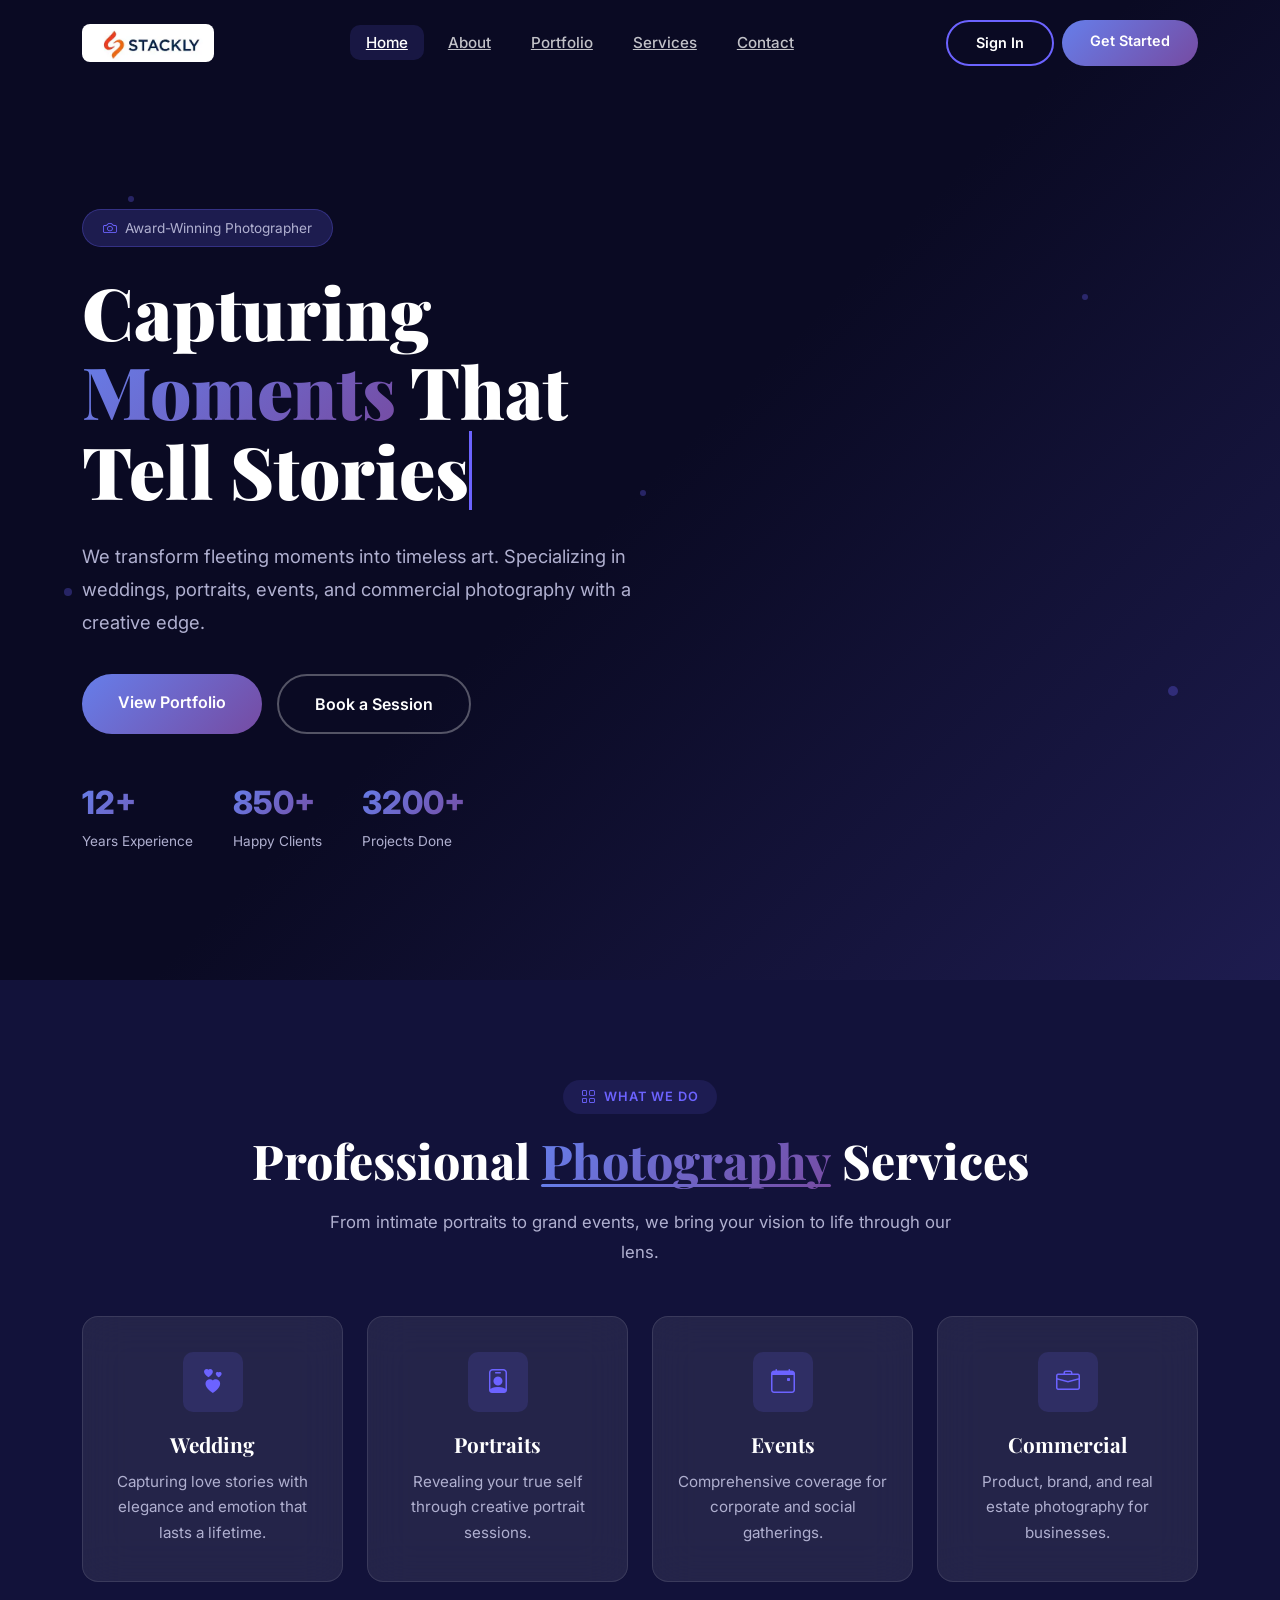
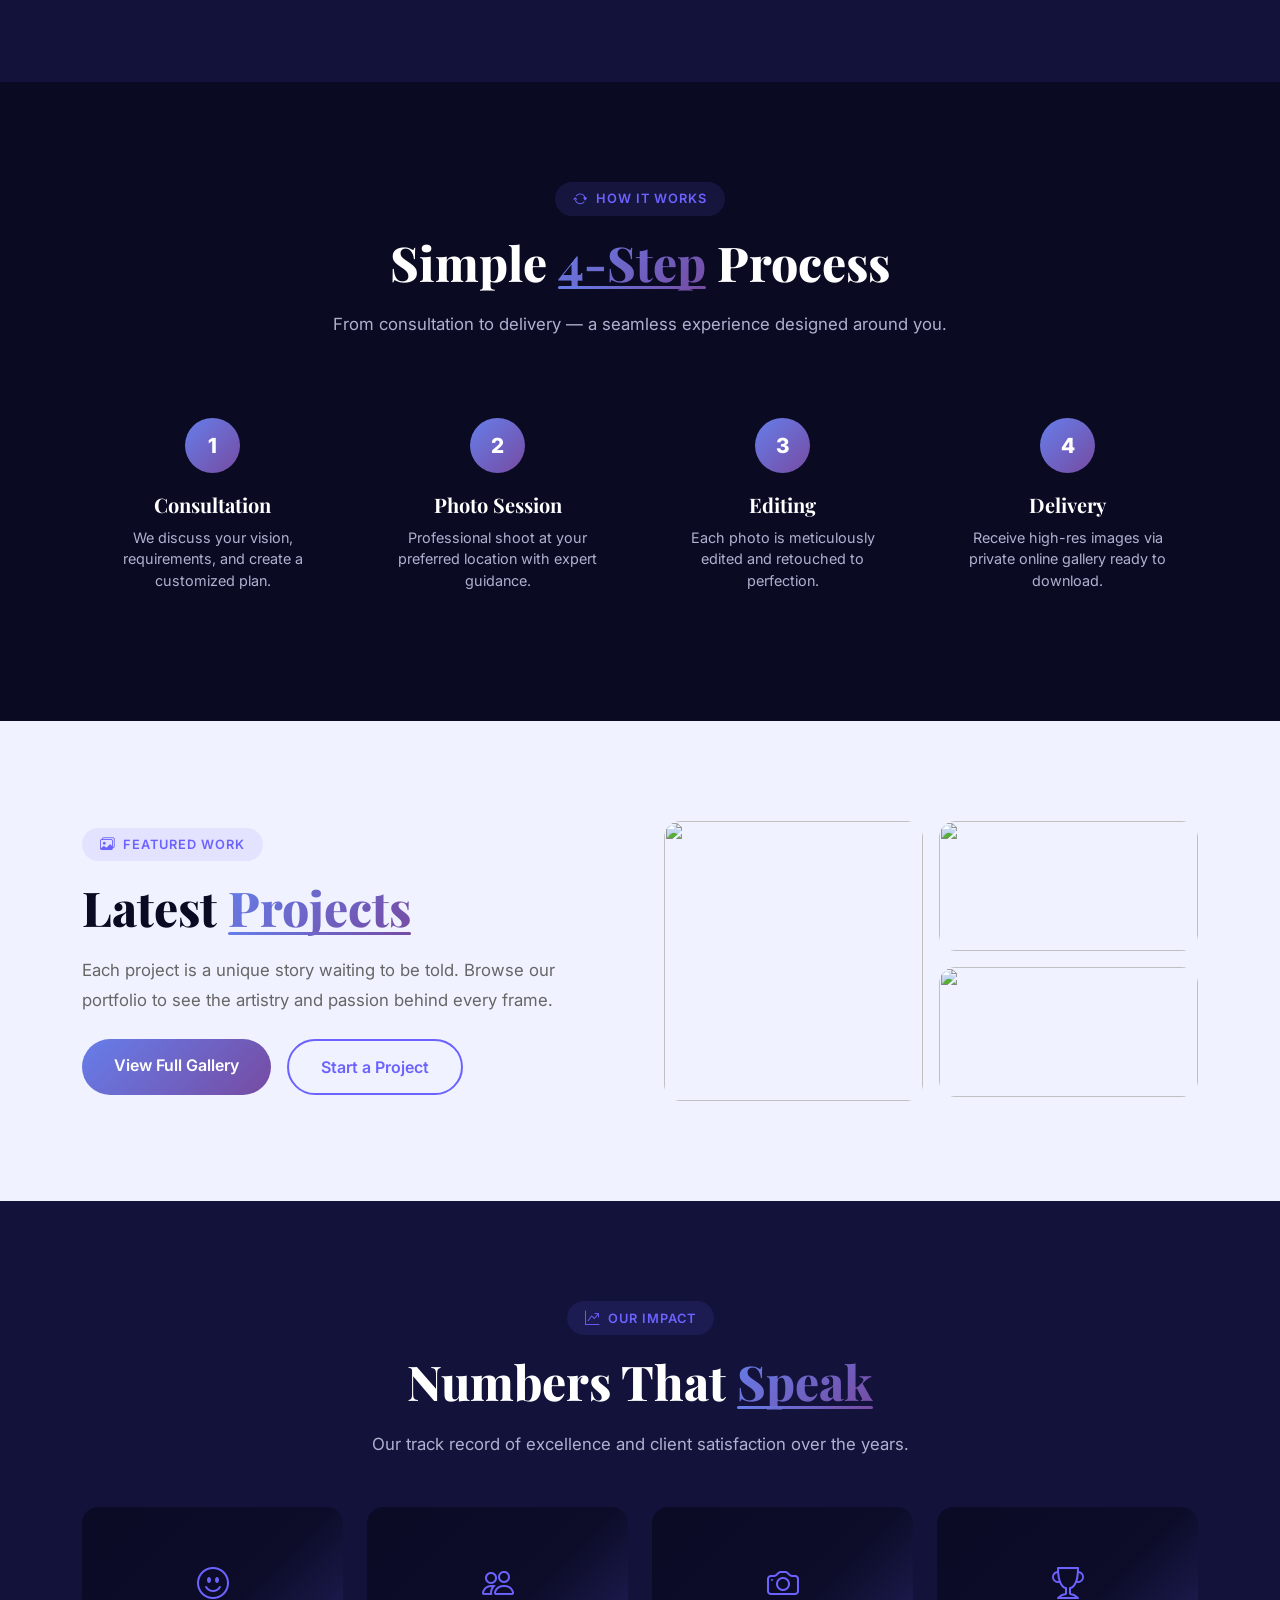
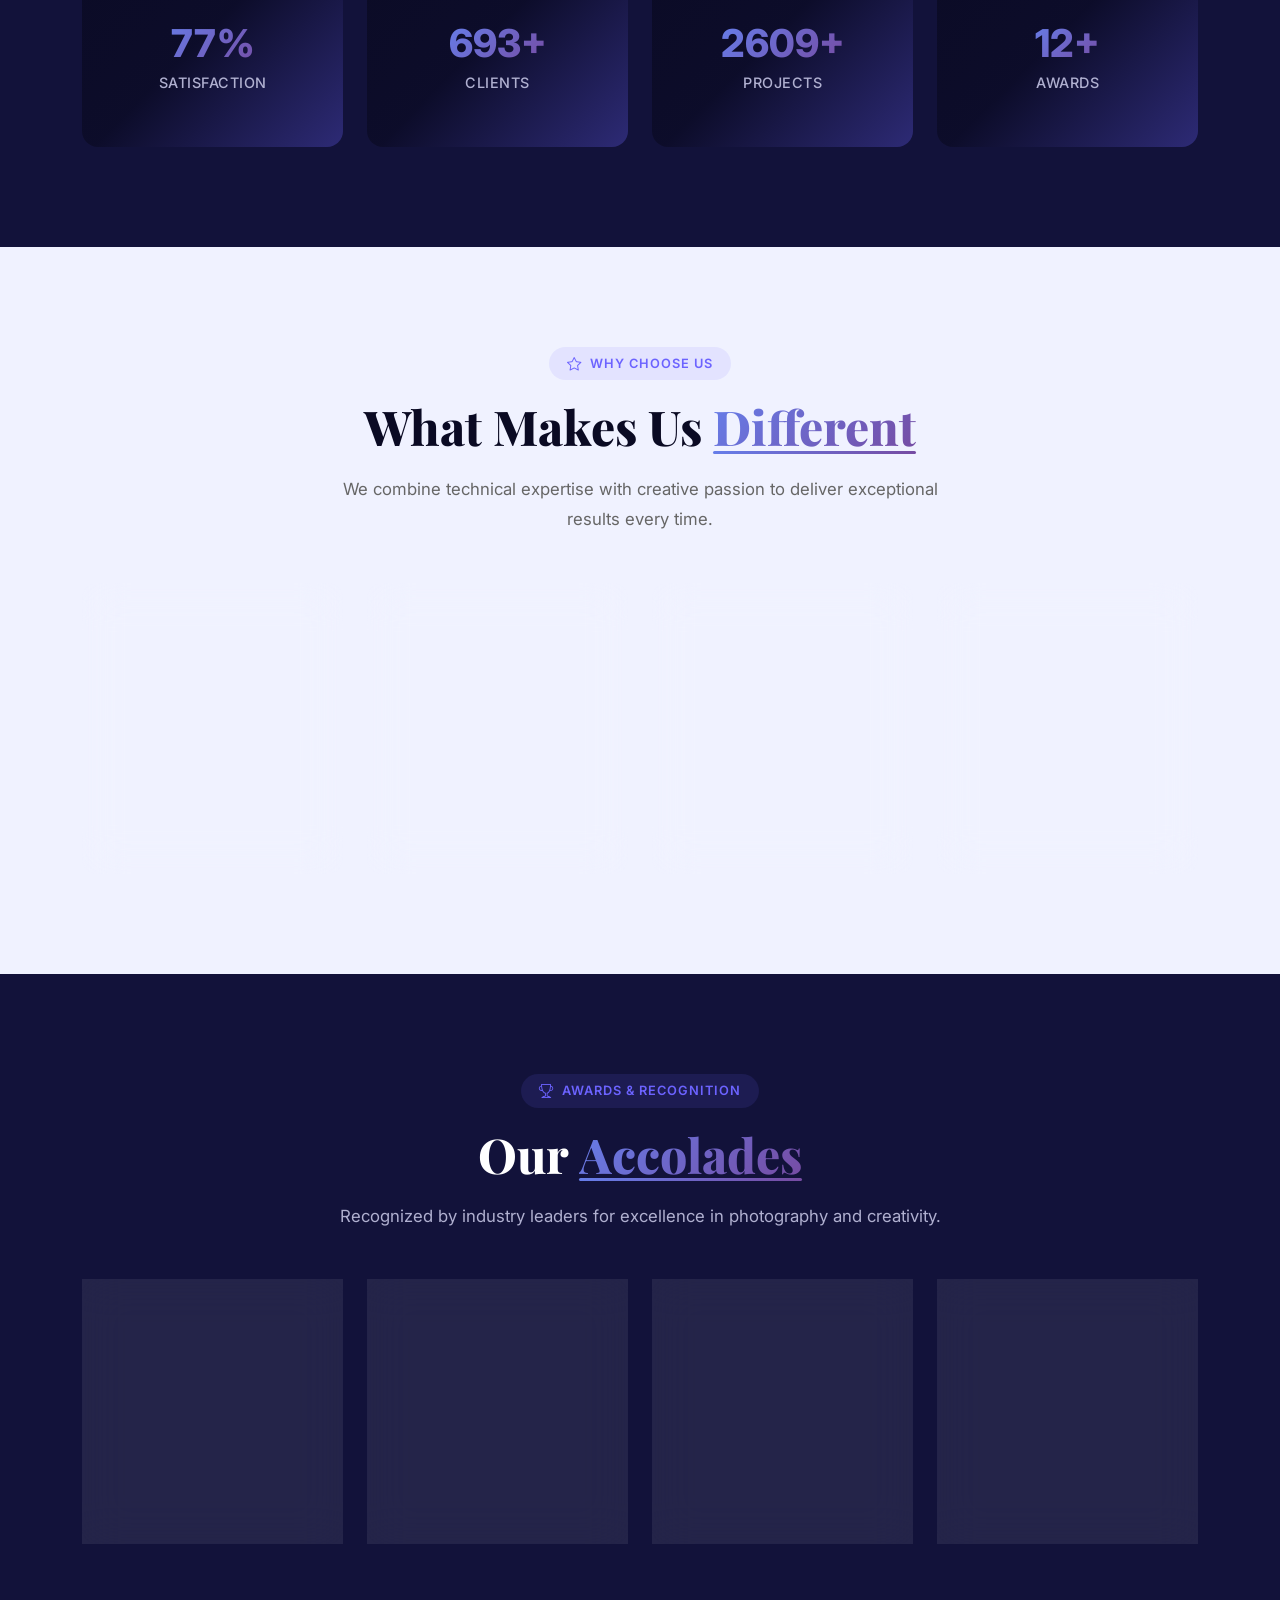
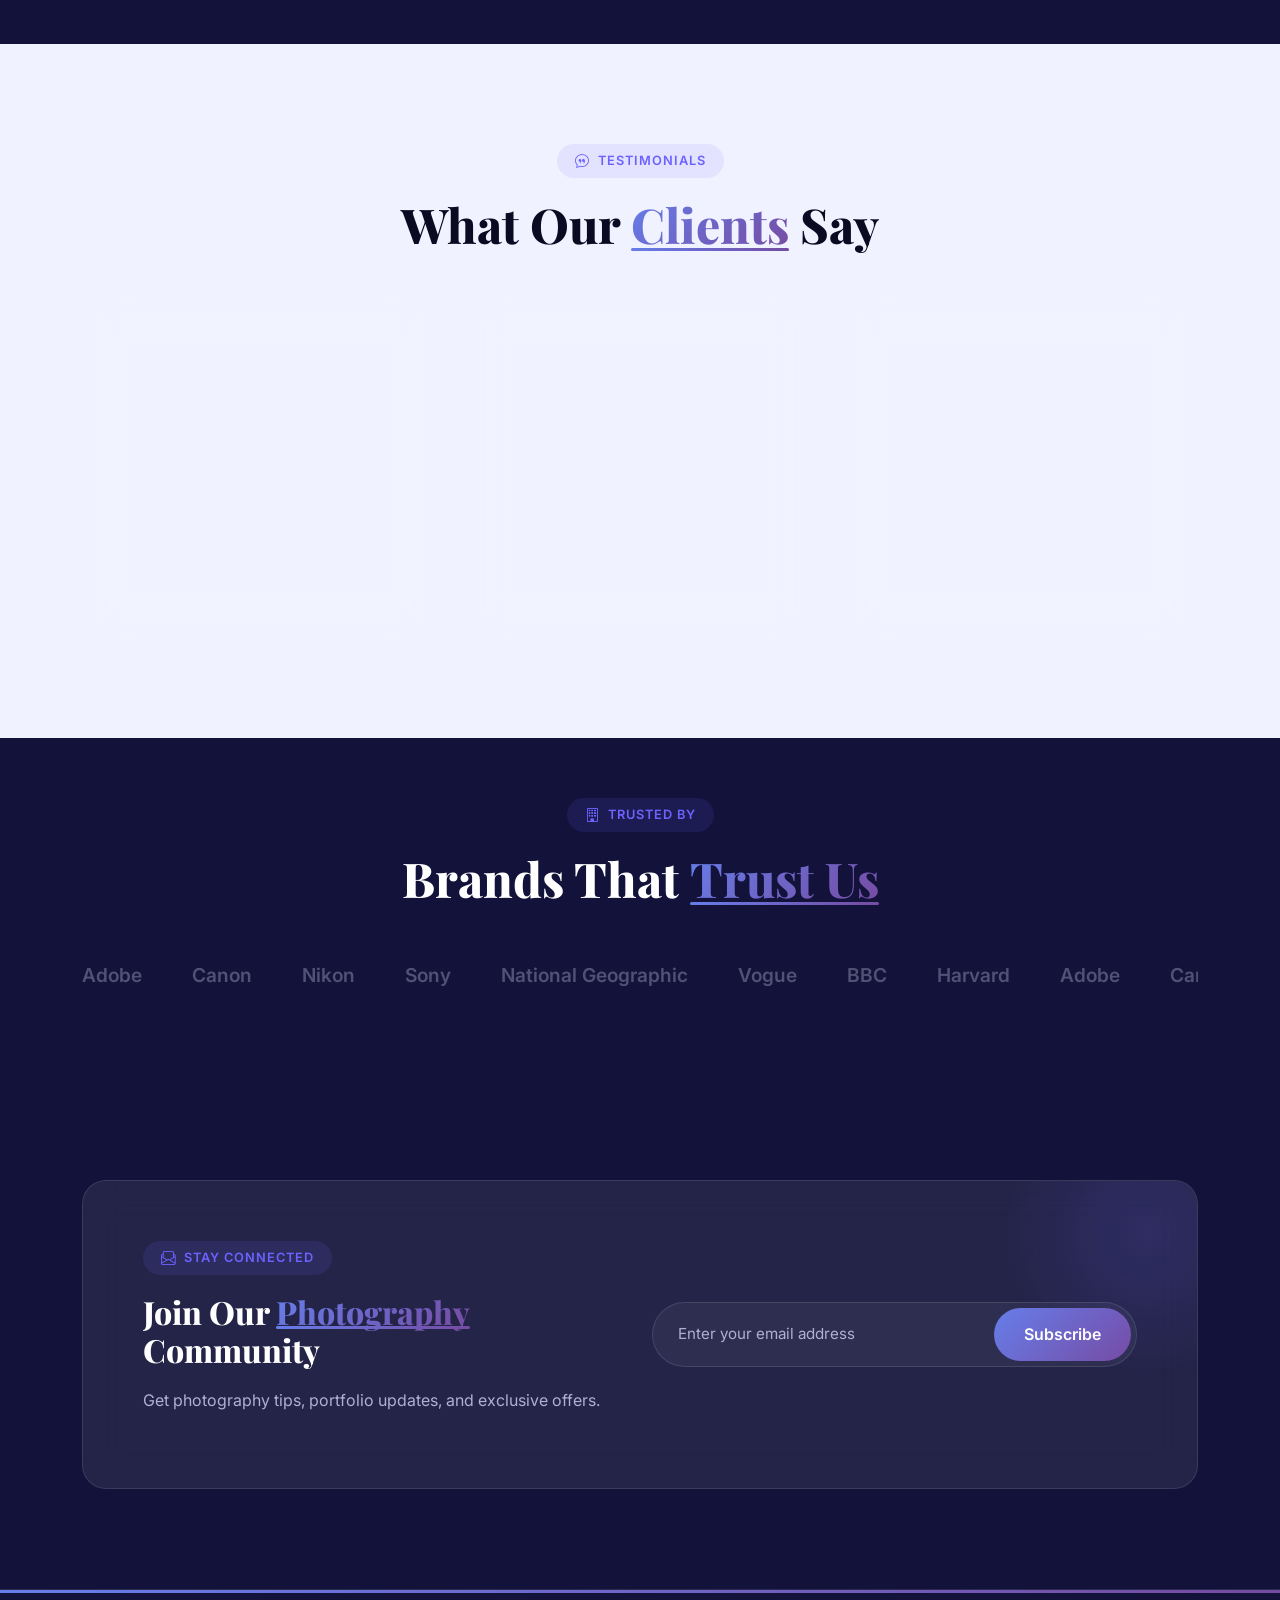
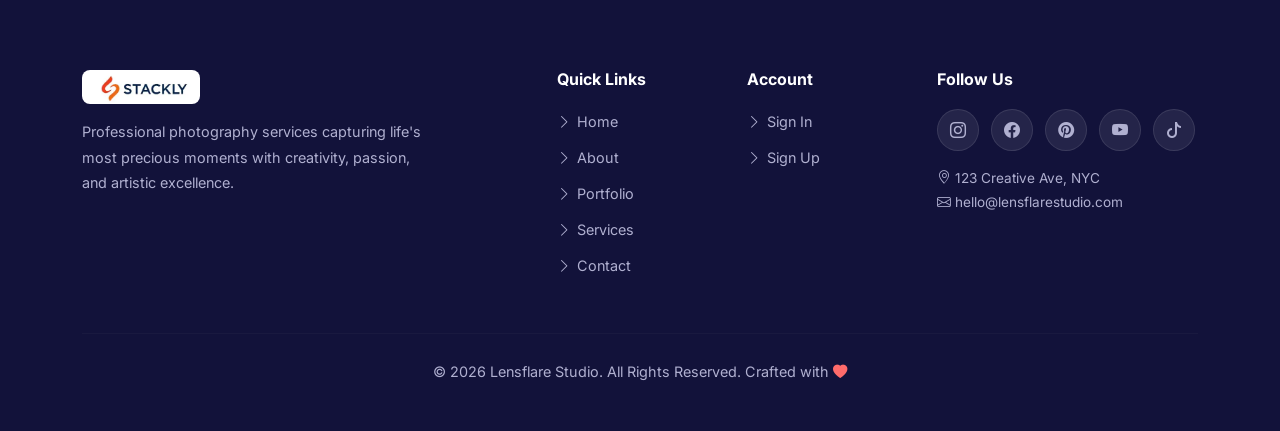
==== index.html @ e980d47a "photography" ====
<!DOCTYPE html>
<html lang="en">
<head>
    <meta charset="UTF-8">
    <meta name="viewport" content="width=device-width, initial-scale=1.0">
    <title>Lensflare Studio | Professional Photography</title>
    <link href="https://cdn.jsdelivr.net/npm/bootstrap@5.3.3/dist/css/bootstrap.min.css" rel="stylesheet">
    <link rel="stylesheet" href="https://cdn.jsdelivr.net/npm/bootstrap-icons@1.11.3/font/bootstrap-icons.min.css">
    <link rel="stylesheet" href="css/style.css">
</head>
<body>

<!-- ==========================
     NAVBAR
========================== -->
<nav class="navbar navbar-expand-lg navbar-modern">
    <div class="container">
        <a class="brand-text" href="index.html">
            <img src="images/OIP.webp" alt="Lensflare Studio" class="navbar-logo">
        </a>
        <button class="navbar-toggler" type="button" data-bs-toggle="collapse" data-bs-target="#navMain">
            <span class="navbar-toggler-icon"></span>
        </button>
        <div class="collapse navbar-collapse" id="navMain">
            <ul class="navbar-nav mx-auto">
                <li class="nav-item"><a class="nav-link-custom active" href="index.html">Home</a></li>
                <li class="nav-item"><a class="nav-link-custom" href="about.html">About</a></li>
                <li class="nav-item"><a class="nav-link-custom" href="portfolio.html">Portfolio</a></li>
                <li class="nav-item"><a class="nav-link-custom" href="services.html">Services</a></li>
                <li class="nav-item"><a class="nav-link-custom" href="contact.html">Contact</a></li>
            </ul>
            <div class="nav-buttons d-flex gap-2">
                <a href="signin.html" class="btn nav-btn nav-btn-outline">Sign In</a>
                <a href="signup.html" class="btn nav-btn nav-btn-primary">Get Started</a>
            </div>
        </div>
    </div>
</nav>

<!-- ==========================
     HERO
========================== -->
<section class="hero-modern">
    <div class="hero-bg"></div>
    <div class="hero-overlay"></div>

    <!-- Floating Particles -->
    <div class="floating-particle" style="top:20%;left:10%;animation-delay:0s;"></div>
    <div class="floating-particle" style="top:60%;left:5%;animation-delay:1s;width:8px;height:8px;"></div>
    <div class="floating-particle" style="top:30%;right:15%;animation-delay:2s;"></div>
    <div class="floating-particle" style="top:70%;right:8%;animation-delay:3s;width:10px;height:10px;"></div>
    <div class="floating-particle" style="top:50%;left:50%;animation-delay:4s;"></div>

    <div class="container hero-content">
        <div class="row align-items-center min-vh-100">
            <div class="col-lg-7">
                <div class="hero-badge">
                    <i class="bi bi-camera"></i> Award-Winning Photographer
                </div>
                <h1 class="hero-title">
                    Capturing <br>
                    <span class="gradient-text">Moments</span> That<br>
                    <span class="typewriter" data-text="Tell Stories"></span>
                </h1>
                <p class="hero-desc">
                    We transform fleeting moments into timeless art.
                    Specializing in weddings, portraits, events, and
                    commercial photography with a creative edge.
                </p>
                <div class="hero-buttons">
                    <a href="portfolio.html" class="btn btn-hero-primary"><span>View Portfolio</span></a>
                    <a href="contact.html" class="btn btn-hero-secondary">Book a Session</a>
                </div>
                <div class="hero-stats">
                    <div class="hero-stat">
                        <h3 class="counter-num" data-target="12" data-suffix="+">0</h3>
                        <p>Years Experience</p>
                    </div>
                    <div class="hero-stat">
                        <h3 class="counter-num" data-target="850" data-suffix="+">0</h3>
                        <p>Happy Clients</p>
                    </div>
                    <div class="hero-stat">
                        <h3 class="counter-num" data-target="3200" data-suffix="+">0</h3>
                        <p>Projects Done</p>
                    </div>
                </div>
            </div>
        </div>
    </div>
</section>

<!-- ==========================
     SERVICES OVERVIEW
========================== -->
<section class="section-modern" style="background:var(--surface);">
    <div class="container">
        <div class="text-center mb-5">
            <div class="section-tag"><i class="bi bi-grid"></i> What We Do</div>
            <h2 class="section-title">Professional <span class="highlight">Photography</span> Services</h2>
            <p class="section-desc">From intimate portraits to grand events, we bring your vision to life through our lens.</p>
        </div>
        <div class="row g-4">
            <div class="col-lg-3 col-md-6 fade-up delay-1">
                <div class="card-glass text-center">
                    <div class="card-icon" style="margin:0 auto 20px;"><i class="bi bi-hearts"></i></div>
                    <h4>Wedding</h4>
                    <p>Capturing love stories with elegance and emotion that lasts a lifetime.</p>
                </div>
            </div>
            <div class="col-lg-3 col-md-6 fade-up delay-2">
                <div class="card-glass text-center">
                    <div class="card-icon" style="margin:0 auto 20px;"><i class="bi bi-person-badge"></i></div>
                    <h4>Portraits</h4>
                    <p>Revealing your true self through creative portrait sessions.</p>
                </div>
            </div>
            <div class="col-lg-3 col-md-6 fade-up delay-3">
                <div class="card-glass text-center">
                    <div class="card-icon" style="margin:0 auto 20px;"><i class="bi bi-calendar-event"></i></div>
                    <h4>Events</h4>
                    <p>Comprehensive coverage for corporate and social gatherings.</p>
                </div>
            </div>
            <div class="col-lg-3 col-md-6 fade-up delay-4">
                <div class="card-glass text-center">
                    <div class="card-icon" style="margin:0 auto 20px;"><i class="bi bi-briefcase"></i></div>
                    <h4>Commercial</h4>
                    <p>Product, brand, and real estate photography for businesses.</p>
                </div>
            </div>
        </div>
    </div>
</section>

<!-- ==========================
     HOW IT WORKS
========================== -->
<section class="section-modern" style="background:var(--dark);">
    <div class="container">
        <div class="text-center mb-5">
            <div class="section-tag"><i class="bi bi-arrow-repeat"></i> How It Works</div>
            <h2 class="section-title">Simple <span class="highlight">4-Step</span> Process</h2>
            <p class="section-desc">From consultation to delivery — a seamless experience designed around you.</p>
        </div>
        <div class="row g-4">
            <div class="col-lg-3 col-md-6">
                <div class="process-step fade-up delay-1">
                    <div class="step-num">1</div>
                    <h5>Consultation</h5>
                    <p>We discuss your vision, requirements, and create a customized plan.</p>
                </div>
            </div>
            <div class="col-lg-3 col-md-6">
                <div class="process-step fade-up delay-2">
                    <div class="step-num">2</div>
                    <h5>Photo Session</h5>
                    <p>Professional shoot at your preferred location with expert guidance.</p>
                </div>
            </div>
            <div class="col-lg-3 col-md-6">
                <div class="process-step fade-up delay-3">
                    <div class="step-num">3</div>
                    <h5>Editing</h5>
                    <p>Each photo is meticulously edited and retouched to perfection.</p>
                </div>
            </div>
            <div class="col-lg-3 col-md-6">
                <div class="process-step fade-up delay-4">
                    <div class="step-num">4</div>
                    <h5>Delivery</h5>
                    <p>Receive high-res images via private online gallery ready to download.</p>
                </div>
            </div>
        </div>
    </div>
</section>

<!-- ==========================
     PORTFOLIO SHOWCASE
========================== -->
<section class="section-modern light-section">
    <div class="container">
        <div class="row align-items-center g-5">
            <div class="col-lg-6">
                <div class="section-tag"><i class="bi bi-images"></i> Featured Work</div>
                <h2 class="section-title" style="color:var(--dark);">Latest <span class="highlight">Projects</span></h2>
                <p class="section-desc" style="color:#666;">Each project is a unique story waiting to be told. Browse our portfolio to see the artistry and passion behind every frame.</p>
                <div class="d-flex gap-3 flex-wrap mt-4">
                    <a href="portfolio.html" class="btn btn-gradient">View Full Gallery</a>
                    <a href="contact.html" class="btn btn-outline-gradient">Start a Project</a>
                </div>
            </div>
            <div class="col-lg-6">
                <div class="row g-3">
                    <div class="col-6">
                        <div class="position-relative overflow-hidden rounded-4" style="cursor:pointer;" onclick="window.location='portfolio.html'">
                            <img src="https://images.unsplash.com/photo-1519741497674-611481863552?q=80&w=600&auto=format&fit=crop" class="img-fluid showcase-img-tall" onmouseover="this.style.transform='scale(1.08)'" onmouseout="this.style.transform='scale(1)'">
                        </div>
                    </div>
                    <div class="col-6">
                        <div class="position-relative overflow-hidden rounded-4 mb-3" style="cursor:pointer;" onclick="window.location='portfolio.html'">
                            <img src="https://images.unsplash.com/photo-1531746020798-e6953c6e8e04?q=80&w=600&auto=format&fit=crop" class="img-fluid showcase-img-short" onmouseover="this.style.transform='scale(1.08)'" onmouseout="this.style.transform='scale(1)'">
                        </div>
                        <div class="position-relative overflow-hidden rounded-4" style="cursor:pointer;" onclick="window.location='portfolio.html'">
                            <img src="https://images.unsplash.com/photo-1554048612-b6a482bc67e5?q=80&w=600&auto=format&fit=crop" class="img-fluid showcase-img-short" onmouseover="this.style.transform='scale(1.08)'" onmouseout="this.style.transform='scale(1)'">
                        </div>
                    </div>
                </div>
            </div>
        </div>
    </div>
</section>

<!-- ==========================
     STATS / COUNTERS
========================== -->
<section class="section-modern" style="background:var(--surface);">
    <div class="container">
        <div class="text-center mb-5">
            <div class="section-tag"><i class="bi bi-graph-up-arrow"></i> Our Impact</div>
            <h2 class="section-title">Numbers That <span class="highlight">Speak</span></h2>
            <p class="section-desc">Our track record of excellence and client satisfaction over the years.</p>
        </div>
        <div class="row g-4">
            <div class="col-lg-3 col-md-6 fade-up delay-1">
                <div class="stat-image-card">
                    <div class="stat-image-bg" style="background-image:url('https://images.unsplash.com/photo-1557804506-669a67965ba0?q=80&w=600&auto=format&fit=crop');"></div>
                    <div class="stat-image-overlay"></div>
                    <div class="stat-image-content">
                        <i class="bi bi-emoji-smile"></i>
                        <h3 class="counter-num" data-target="95" data-suffix="%">0</h3>
                        <p>Satisfaction</p>
                    </div>
                </div>
            </div>
            <div class="col-lg-3 col-md-6 fade-up delay-2">
                <div class="stat-image-card">
                    <div class="stat-image-bg" style="background-image:url('https://images.unsplash.com/photo-1529156069898-49953e39b3ac?q=80&w=600&auto=format&fit=crop');"></div>
                    <div class="stat-image-overlay"></div>
                    <div class="stat-image-content">
                        <i class="bi bi-people"></i>
                        <h3 class="counter-num" data-target="850">0</h3>
                        <p>Clients</p>
                    </div>
                </div>
            </div>
            <div class="col-lg-3 col-md-6 fade-up delay-3">
                <div class="stat-image-card">
                    <div class="stat-image-bg" style="background-image:url('https://images.unsplash.com/photo-1460925895917-afdab827c52f?q=80&w=600&auto=format&fit=crop');"></div>
                    <div class="stat-image-overlay"></div>
                    <div class="stat-image-content">
                        <i class="bi bi-camera"></i>
                        <h3 class="counter-num" data-target="3200">0</h3>
                        <p>Projects</p>
                    </div>
                </div>
            </div>
            <div class="col-lg-3 col-md-6 fade-up delay-4">
                <div class="stat-image-card">
                    <div class="stat-image-bg" style="background-image:url('https://images.unsplash.com/photo-1567427017947-545c5f8d16ad?q=80&w=600&auto=format&fit=crop');"></div>
                    <div class="stat-image-overlay"></div>
                    <div class="stat-image-content">
                        <i class="bi bi-trophy"></i>
                        <h3 class="counter-num" data-target="15">0</h3>
                        <p>Awards</p>
                    </div>
                </div>
            </div>
        </div>
    </div>
</section>

<!-- ==========================
     WHY CHOOSE US
========================== -->
<section class="section-modern light-section">
    <div class="container">
        <div class="text-center mb-5">
            <div class="section-tag"><i class="bi bi-star"></i> Why Choose Us</div>
            <h2 class="section-title" style="color:var(--dark);">What Makes Us <span class="highlight">Different</span></h2>
            <p class="section-desc" style="color:#666;">We combine technical expertise with creative passion to deliver exceptional results every time.</p>
        </div>
        <div class="row g-4">
            <div class="col-lg-3 col-md-6 fade-up delay-1">
                <div class="card-glass text-center light-card">
                    <div class="card-icon" style="margin:0 auto 20px;"><i class="bi bi-clock"></i></div>
                    <h4>Fast Turnaround</h4>
                    <p>Receive your edited photos within 48 hours for standard sessions.</p>
                </div>
            </div>
            <div class="col-lg-3 col-md-6 fade-up delay-2">
                <div class="card-glass text-center light-card">
                    <div class="card-icon" style="margin:0 auto 20px;"><i class="bi bi-gem"></i></div>
                    <h4>Premium Quality</h4>
                    <p>Professional-grade gear and meticulous editing for stunning results.</p>
                </div>
            </div>
            <div class="col-lg-3 col-md-6 fade-up delay-3">
                <div class="card-glass text-center light-card">
                    <div class="card-icon" style="margin:0 auto 20px;"><i class="bi bi-hand-thumbs-up"></i></div>
                    <h4>Satisfaction Guaranteed</h4>
                    <p>We don't rest until you love every single photo in your gallery.</p>
                </div>
            </div>
            <div class="col-lg-3 col-md-6 fade-up delay-4">
                <div class="card-glass text-center light-card">
                    <div class="card-icon" style="margin:0 auto 20px;"><i class="bi bi-geo-alt"></i></div>
                    <h4>Any Location</h4>
                    <p>We travel to your preferred location, locally or destination shoots.</p>
                </div>
            </div>
        </div>
    </div>
</section>

<!-- ==========================
     AWARDS & RECOGNITION
========================== -->
<section class="section-modern" style="background:var(--surface);">
    <div class="container">
        <div class="text-center mb-5">
            <div class="section-tag"><i class="bi bi-trophy"></i> Awards & Recognition</div>
            <h2 class="section-title">Our <span class="highlight">Accolades</span></h2>
            <p class="section-desc">Recognized by industry leaders for excellence in photography and creativity.</p>
        </div>
        <div class="row g-4">
            <div class="col-lg-3 col-md-6 fade-up delay-1">
                <div class="card-glass award-card text-center">
                    <div class="award-icon"><i class="bi bi-trophy"></i></div>
                    <h4 class="award-title">Best Wedding Photographer</h4>
                    <div class="award-year">2025</div>
                    <p class="award-org">International Photography Awards</p>
                </div>
            </div>
            <div class="col-lg-3 col-md-6 fade-up delay-2">
                <div class="card-glass award-card text-center">
                    <div class="award-icon"><i class="bi bi-award"></i></div>
                    <h4 class="award-title">Portrait Photographer of the Year</h4>
                    <div class="award-year">2024</div>
                    <p class="award-org">World Photo Organisation</p>
                </div>
            </div>
            <div class="col-lg-3 col-md-6 fade-up delay-3">
                <div class="card-glass award-card text-center">
                    <div class="award-icon"><i class="bi bi-stars"></i></div>
                    <h4 class="award-title">Top 10 Wedding Photographers</h4>
                    <div class="award-year">2024</div>
                    <p class="award-org">Bride's Choice Awards</p>
                </div>
            </div>
            <div class="col-lg-3 col-md-6 fade-up delay-4">
                <div class="card-glass award-card text-center">
                    <div class="award-icon"><i class="bi bi-mortarboard"></i></div>
                    <h4 class="award-title">Master Photographer</h4>
                    <div class="award-year">2023</div>
                    <p class="award-org">Professional Photographers of America</p>
                </div>
            </div>
        </div>
    </div>
</section>

<!-- ==========================
     TESTIMONIALS
========================== -->
<section class="section-modern light-section">
    <div class="container">
        <div class="text-center mb-5">
            <div class="section-tag"><i class="bi bi-chat-quote"></i> Testimonials</div>
            <h2 class="section-title" style="color:var(--dark);">What Our <span class="highlight">Clients</span> Say</h2>
        </div>
        <div class="row g-4">
            <div class="col-lg-4 fade-up delay-1">
                <div class="testi-card" style="background:#fff;border-color:#e8e8f0;">
                    <div class="quote-icon"><i class="bi bi-quote"></i></div>
                    <div class="testi-stars"><i class="bi bi-star-fill"></i><i class="bi bi-star-fill"></i><i class="bi bi-star-fill"></i><i class="bi bi-star-fill"></i><i class="bi bi-star-fill"></i></div>
                    <p>"Absolutely stunning work! The wedding photos exceeded our wildest expectations. Every shot tells a story."</p>
                    <div class="testi-author">
                        <div class="avatar">S</div>
                        <div><h6>Sarah & James</h6><span>Wedding Clients</span></div>
                    </div>
                </div>
            </div>
            <div class="col-lg-4 fade-up delay-2">
                <div class="testi-card" style="background:#fff;border-color:#e8e8f0;">
                    <div class="quote-icon"><i class="bi bi-quote"></i></div>
                    <div class="testi-stars"><i class="bi bi-star-fill"></i><i class="bi bi-star-fill"></i><i class="bi bi-star-fill"></i><i class="bi bi-star-fill"></i><i class="bi bi-star-fill"></i></div>
                    <p>"Professional, creative, and incredibly talented. Our corporate event photos were magazine-quality."</p>
                    <div class="testi-author">
                        <div class="avatar">M</div>
                        <div><h6>Michael Chen</h6><span>Corporate Client</span></div>
                    </div>
                </div>
            </div>
            <div class="col-lg-4 fade-up delay-3">
                <div class="testi-card" style="background:#fff;border-color:#e8e8f0;">
                    <div class="quote-icon"><i class="bi bi-quote"></i></div>
                    <div class="testi-stars"><i class="bi bi-star-fill"></i><i class="bi bi-star-fill"></i><i class="bi bi-star-fill"></i><i class="bi bi-star-fill"></i><i class="bi bi-star-fill"></i></div>
                    <p>"The portrait session was a wonderful experience. The photos are natural, beautiful, and truly capture who I am."</p>
                    <div class="testi-author">
                        <div class="avatar">E</div>
                        <div><h6>Emily Roberts</h6><span>Portrait Session</span></div>
                    </div>
                </div>
            </div>
        </div>
    </div>
</section>

<!-- ==========================
     TRUSTED BY
========================== -->
<section class="section-modern" style="background:var(--surface);padding:60px 0;">
    <div class="container">
        <div class="text-center mb-4">
            <div class="section-tag"><i class="bi bi-building"></i> Trusted By</div>
            <h2 class="section-title">Brands That <span class="highlight">Trust Us</span></h2>
        </div>
        <div class="client-marquee">
            <div class="track">
                <span>Adobe</span><span>Canon</span><span>Nikon</span><span>Sony</span><span>National Geographic</span><span>Vogue</span>
                <span>BBC</span><span>Harvard</span><span>Adobe</span><span>Canon</span><span>Nikon</span><span>Sony</span>
                <span>National Geographic</span><span>Vogue</span><span>BBC</span><span>Harvard</span>
            </div>
        </div>
    </div>
</section>

<!-- ==========================
     NEWSLETTER
========================== -->
<section class="section-modern" style="background:var(--surface);">
    <div class="container">
        <div class="newsletter-box">
            <div class="row align-items-center">
                <div class="col-lg-6 mb-4 mb-lg-0">
                    <div class="section-tag"><i class="bi bi-envelope-paper"></i> Stay Connected</div>
                    <h2 class="section-title" style="font-size:2rem;">Join Our <span class="highlight">Photography</span> Community</h2>
                    <p style="color:var(--text-muted);">Get photography tips, portfolio updates, and exclusive offers.</p>
                </div>
                <div class="col-lg-6">
                    <form class="newsletter-form">
                        <div class="input-group-modern">
                            <input type="email" placeholder="Enter your email address" required>
                            <button type="submit">Subscribe</button>
                        </div>
                    </form>
                </div>
            </div>
        </div>
    </div>
</section>

<!-- ==========================
     FOOTER
========================== -->
<footer class="footer-modern">
    <div class="container">
        <div class="row gy-5">
            <div class="col-lg-4">
                <a class="footer-brand" href="index.html"><img src="images/OIP.webp" alt="Lensflare Studio" class="footer-logo"></a>
                <p>Professional photography services capturing life's most precious moments with creativity, passion, and artistic excellence.</p>
            </div>
            <div class="col-lg-2 offset-lg-1">
                <h5>Quick Links</h5>
                <ul>
                    <li><a href="index.html"><i class="bi bi-chevron-right"></i>Home</a></li>
                    <li><a href="about.html"><i class="bi bi-chevron-right"></i>About</a></li>
                    <li><a href="portfolio.html"><i class="bi bi-chevron-right"></i>Portfolio</a></li>
                    <li><a href="services.html"><i class="bi bi-chevron-right"></i>Services</a></li>
                    <li><a href="contact.html"><i class="bi bi-chevron-right"></i>Contact</a></li>
                </ul>
            </div>
            <div class="col-lg-2">
                <h5>Account</h5>
                <ul>
                    <li><a href="signin.html"><i class="bi bi-chevron-right"></i>Sign In</a></li>
                    <li><a href="signup.html"><i class="bi bi-chevron-right"></i>Sign Up</a></li>
                </ul>
            </div>
            <div class="col-lg-3">
                <h5>Follow Us</h5>
                <div class="social-links">
                    <a href="error.html"><i class="bi bi-instagram"></i></a>
                    <a href="error.html"><i class="bi bi-facebook"></i></a>
                    <a href="error.html"><i class="bi bi-pinterest"></i></a>
                    <a href="error.html"><i class="bi bi-youtube"></i></a>
                    <a href="error.html"><i class="bi bi-tiktok"></i></a>
                </div>
                <p style="margin-top:15px;font-size:0.85rem;"><i class="bi bi-geo-alt"></i> 123 Creative Ave, NYC<br><i class="bi bi-envelope"></i> hello@lensflarestudio.com</p>
            </div>
        </div>
        <hr>
        <div class="text-center copyright">
            <p>&copy; 2026 Lensflare Studio. All Rights Reserved. Crafted with <i class="bi bi-heart-fill" style="color:var(--secondary);"></i></p>
        </div>
    </div>
</footer>

<script src="https://cdn.jsdelivr.net/npm/bootstrap@5.3.3/dist/js/bootstrap.bundle.min.js"></script>
<script src="js/main.js"></script>
</body>
</html>
---- css/style.css ----
/* ==========================================
   FONTS & BASE
========================================== */
@import url('https://fonts.googleapis.com/css2?family=Playfair+Display:wght@400;600;700;800;900&family=Inter:wght@300;400;500;600;700;800&display=swap');

:root {
    --primary: #6C63FF;
    --primary-dark: #5A52D5;
    --secondary: #FF6B6B;
    --gradient: linear-gradient(135deg, #667eea 0%, #764ba2 100%);
    --gradient-2: linear-gradient(135deg, #6C63FF 0%, #FF6B6B 100%);
    --dark: #0a0a23;
    --surface: #12123a;
    --surface-light: #1a1a4e;
    --card-bg: rgba(255,255,255,0.05);
    --card-border: rgba(255,255,255,0.1);
    --text: #ffffff;
    --text-muted: #b0b0d0;
    --light-bg: #f0f2ff;
    --glass: rgba(255,255,255,0.08);
    --shadow: 0 8px 32px rgba(0,0,0,0.3);
    --radius: 16px;
    --radius-sm: 10px;
    --radius-lg: 24px;
    --transition: all 0.4s cubic-bezier(0.25, 0.46, 0.45, 0.94);
}

* { margin: 0; padding: 0; box-sizing: border-box; }
img { max-width: 100%; height: auto; }

html { scroll-behavior: smooth; overflow-x: hidden; -webkit-text-size-adjust: 100%; }

body {
    font-family: 'Inter', sans-serif;
    background: var(--dark);
    color: var(--text);
    animation: pageFade 0.7s ease;
}
@keyframes pageFade { from { opacity: 0; } to { opacity: 1; } }

h1, h2, h3, h4, h5, h6 {
    font-family: 'Playfair Display', serif;
}

/* Showcase Images */
.showcase-img-tall {
    height: 280px;
    width: 100%;
    object-fit: cover;
    border-radius: 16px;
    transition: transform 0.6s ease;
}
.showcase-img-short {
    height: 130px;
    width: 100%;
    object-fit: cover;
    border-radius: 16px;
    transition: transform 0.6s ease;
}
@media (max-width: 768px) {
    .showcase-img-tall { height: 220px; }
    .showcase-img-short { height: 105px; }
}
@media (max-width: 576px) {
    .showcase-img-tall { height: 180px; }
    .showcase-img-short { height: 85px; }
}

/* ==========================================
   SCROLLBAR
========================================== */
::-webkit-scrollbar { width: 6px; }
::-webkit-scrollbar-track { background: var(--dark); }
::-webkit-scrollbar-thumb { background: var(--primary); border-radius: 10px; }
::-webkit-scrollbar-thumb:hover { background: var(--primary-dark); }

/* ==========================================
   GLASS CARD MIXIN
========================================== */
.glass-card {
    background: var(--glass);
    backdrop-filter: blur(20px);
    -webkit-backdrop-filter: blur(20px);
    border: 1px solid var(--card-border);
    border-radius: var(--radius);
    transition: var(--transition);
}

.glass-card:hover {
    background: rgba(255,255,255,0.12);
    transform: translateY(-8px);
    box-shadow: var(--shadow);
}

/* ==========================================
   NAVBAR
========================================== */
.navbar-modern {
    padding: 20px 0;
    transition: var(--transition);
    z-index: 9999;
    position: fixed !important;
    top: 0 !important;
    left: 0 !important;
    right: 0 !important;
    width: 100%;
}

.navbar-modern.scrolled {
    padding: 10px 0;
    background: rgba(10, 10, 35, 0.95) !important;
    backdrop-filter: blur(20px);
    -webkit-backdrop-filter: blur(20px);
    box-shadow: 0 4px 30px rgba(0,0,0,0.3);
}

.navbar-modern .brand-text {
    display: flex;
    align-items: center;
    gap: 10px;
    color: #fff;
    text-decoration: none;
    position: relative;
}

.navbar-modern .brand-text .navbar-logo {
    height: 38px;
    width: auto;
    border-radius: 8px;
}

.navbar-modern .nav-link-custom {
    color: rgba(255,255,255,0.75) !important;
    font-weight: 500;
    padding: 8px 16px !important;
    margin: 0 4px;
    border-radius: var(--radius-sm);
    transition: var(--transition);
    position: relative;
    font-size: 0.95rem;
}

.navbar-modern .nav-link-custom:hover,
.navbar-modern .nav-link-custom.active {
    color: #fff !important;
    background: rgba(108,99,255,0.15);
}

.navbar-modern .nav-btn {
    padding: 10px 28px;
    border-radius: 50px;
    font-weight: 600;
    font-size: 0.9rem;
    transition: var(--transition);
    border: none;
}

.navbar-modern .nav-btn-outline {
    background: transparent;
    border: 2px solid var(--primary);
    color: #fff;
}

.navbar-modern .nav-btn-outline:hover {
    background: var(--primary);
    color: #fff;
    transform: translateY(-2px);
}

.navbar-modern .nav-btn-primary {
    background: var(--gradient);
    color: #fff;
}

.navbar-modern .nav-btn-primary:hover {
    transform: translateY(-2px);
    box-shadow: 0 8px 25px rgba(108,99,255,0.4);
}

.navbar-modern .navbar-toggler {
    border: 2px solid var(--primary);
    padding: 6px 10px;
    border-radius: var(--radius-sm);
    position: relative;
    z-index: 10001;
    transition: var(--transition);
}

.navbar-modern .navbar-toggler.active {
    border-color: var(--secondary);
    background: rgba(255,107,107,0.1);
}

.navbar-modern .navbar-toggler-icon {
    background-image: url("data:image/svg+xml,%3csvg xmlns='http://www.w3.org/2000/svg' viewBox='0 0 30 30'%3e%3cpath stroke='rgba(108,99,255,1)' stroke-linecap='round' stroke-miterlimit='10' stroke-width='2' d='M4 7h22M4 15h22M4 23h22'/%3e%3c/svg%3e");
    transition: var(--transition);
}

.navbar-modern .navbar-toggler.active .navbar-toggler-icon {
    background-image: url("data:image/svg+xml,%3csvg xmlns='http://www.w3.org/2000/svg' viewBox='0 0 30 30'%3e%3cpath stroke='rgba(255,107,107,1)' stroke-linecap='round' stroke-miterlimit='10' stroke-width='2' d='M6 6l18 18M6 24L24 6'/%3e%3c/svg%3e");
}

@media (max-width: 991px) {
    .navbar-modern .navbar-collapse {
        position: absolute;
        top: 100%;
        left: 0;
        right: 0;
        background: #0d0d0d;
        padding: 20px 25px;
        border-top: 1px solid rgba(255,255,255,0.08);
        z-index: 9999;
    }
    .navbar-modern .navbar-nav {
        flex-direction: column;
        width: 100%;
    }
    .navbar-modern .nav-link-custom {
        color: #fff !important;
        padding: 14px 18px !important;
        margin: 3px 0;
        font-size: 1rem;
        border-radius: 8px;
        display: block;
        background: transparent;
        transition: background 0.25s ease;
    }
    .navbar-modern .nav-link-custom:hover,
    .navbar-modern .nav-link-custom.active {
        color: #fff !important;
        background: rgba(255,255,255,0.08);
    }
    .navbar-modern .nav-buttons {
        flex-direction: column;
        margin-top: 18px;
        padding-top: 18px;
        border-top: 1px solid rgba(255,255,255,0.1);
        width: 100%;
    }
    .navbar-modern .nav-buttons .btn {
        width: 100%;
        margin: 5px 0 !important;
        text-align: center;
    }
}

/* ==========================================
   HERO
========================================== */
.hero-modern {
    min-height: 100vh;
    display: flex;
    align-items: center;
    position: relative;
    overflow: hidden;
    background: var(--dark);
    padding-top: 80px;
}

.hero-modern .hero-bg {
    position: absolute;
    inset: 0;
    background: url('https://images.unsplash.com/photo-1452587925148-ce544e77e70d?q=80&w=2000&auto=format&fit=crop') center center/cover;
    opacity: 0.4;
    animation: heroZoom 20s ease-in-out infinite alternate;
}

@keyframes heroZoom {
    0% { transform: scale(1); }
    100% { transform: scale(1.1); }
}

.hero-modern .hero-overlay {
    position: absolute;
    inset: 0;
    background: linear-gradient(135deg, rgba(10,10,35,0.95) 0%, rgba(10,10,35,0.6) 50%, rgba(108,99,255,0.2) 100%);
}

.hero-modern .hero-content {
    position: relative;
    z-index: 2;
}

.hero-modern .hero-badge {
    display: inline-flex;
    align-items: center;
    gap: 8px;
    background: rgba(108,99,255,0.2);
    border: 1px solid rgba(108,99,255,0.3);
    padding: 8px 20px;
    border-radius: 50px;
    font-size: 0.85rem;
    color: var(--text-muted);
    margin-bottom: 25px;
    animation: fadeInUp 0.8s ease;
}

.hero-modern .hero-badge i {
    color: var(--primary);
}

.hero-modern .hero-title {
    font-size: 4.5rem;
    font-weight: 900;
    line-height: 1.1;
    margin-bottom: 20px;
    max-width: 100%;
    word-break: break-word;
    animation: fadeInUp 1s ease;
}

.hero-modern .hero-title .gradient-text {
    background: var(--gradient);
    -webkit-background-clip: text;
    -webkit-text-fill-color: transparent;
    background-clip: text;
}

.hero-modern .hero-title .typewriter {
    display: inline-block;
    border-right: 3px solid var(--primary);
    white-space: nowrap;
    overflow: hidden;
    max-width: 100%;
    animation: blink 0.8s step-end infinite;
}

@keyframes blink {
    50% { border-color: transparent; }
}

.hero-modern .hero-desc {
    font-size: 1.15rem;
    color: var(--text-muted);
    max-width: 600px;
    line-height: 1.8;
    margin-bottom: 35px;
    animation: fadeInUp 1.2s ease;
}

.hero-modern .hero-buttons {
    display: flex;
    gap: 15px;
    flex-wrap: wrap;
    animation: fadeInUp 1.4s ease;
}

.hero-modern .btn-hero-primary {
    background: var(--gradient);
    color: #fff;
    padding: 16px 36px;
    border-radius: 50px;
    font-weight: 600;
    border: none;
    transition: var(--transition);
    position: relative;
    overflow: hidden;
}

.hero-modern .btn-hero-primary::before {
    content: '';
    position: absolute;
    inset: 0;
    background: linear-gradient(135deg, #764ba2, #667eea);
    opacity: 0;
    transition: opacity 0.4s ease;
}

.hero-modern .btn-hero-primary:hover {
    transform: translateY(-3px);
    box-shadow: 0 12px 35px rgba(108,99,255,0.4);
}

.hero-modern .btn-hero-primary:hover::before {
    opacity: 1;
}

.hero-modern .btn-hero-primary span {
    position: relative;
    z-index: 1;
}

.hero-modern .btn-hero-secondary {
    background: transparent;
    border: 2px solid rgba(255,255,255,0.3);
    color: #fff;
    padding: 16px 36px;
    border-radius: 50px;
    font-weight: 600;
    transition: var(--transition);
}

.hero-modern .btn-hero-secondary:hover {
    border-color: var(--primary);
    background: rgba(108,99,255,0.1);
    transform: translateY(-3px);
}

.hero-modern .hero-stats {
    display: flex;
    gap: 40px;
    margin-top: 50px;
    animation: fadeInUp 1.6s ease;
}

.hero-modern .hero-stat h3 {
    font-size: 2rem;
    font-weight: 800;
    background: var(--gradient);
    -webkit-background-clip: text;
    -webkit-text-fill-color: transparent;
    background-clip: text;
    font-family: 'Inter', sans-serif;
}

.hero-modern .hero-stat p {
    color: var(--text-muted);
    font-size: 0.85rem;
    margin: 0;
}

/* Floating particles */
.hero-modern .floating-particle {
    position: absolute;
    width: 6px;
    height: 6px;
    background: var(--primary);
    border-radius: 50%;
    opacity: 0.3;
    animation: float 6s ease-in-out infinite;
}

@keyframes float {
    0%, 100% { transform: translateY(0) scale(1); }
    50% { transform: translateY(-30px) scale(1.5); }
}

@keyframes fadeInUp {
    from { opacity: 0; transform: translateY(40px); }
    to { opacity: 1; transform: translateY(0); }
}

/* ==========================================
   SECTION TITLES
========================================== */
.section-modern {
    padding: 100px 0;
    position: relative;
}

.section-modern .section-tag {
    display: inline-flex;
    align-items: center;
    gap: 8px;
    background: rgba(108,99,255,0.12);
    color: var(--primary);
    padding: 6px 18px;
    border-radius: 50px;
    font-size: 0.8rem;
    font-weight: 600;
    letter-spacing: 1px;
    margin-bottom: 18px;
    text-transform: uppercase;
}

.section-modern .section-tag i {
    font-size: 0.9rem;
}

.section-modern .section-title {
    font-size: 3rem;
    font-weight: 800;
    margin-bottom: 18px;
    color: #fff;
}

.section-modern .section-title .highlight {
    background: var(--gradient);
    -webkit-background-clip: text;
    -webkit-text-fill-color: transparent;
    background-clip: text;
}

.section-modern .section-desc {
    color: var(--text-muted);
    font-size: 1.05rem;
    max-width: 650px;
    line-height: 1.8;
}

.section-modern .text-center .section-desc {
    margin: 0 auto;
}

.light-section {
    background: var(--light-bg);
}

.light-section .section-title { color: var(--dark); }
.light-section .section-desc { color: #666; }
.light-section .section-tag { background: rgba(108,99,255,0.1); }

/* ==========================================
   GLASS CARDS
========================================== */
.card-glass {
    background: var(--glass);
    backdrop-filter: blur(20px);
    -webkit-backdrop-filter: blur(20px);
    border: 1px solid var(--card-border);
    border-radius: var(--radius);
    padding: 35px 25px;
    transition: var(--transition);
    height: 100%;
    position: relative;
    overflow: hidden;
}

.card-glass::before {
    content: '';
    position: absolute;
    top: -50%;
    left: -50%;
    width: 200%;
    height: 200%;
    background: radial-gradient(circle, rgba(108,99,255,0.08) 0%, transparent 70%);
    opacity: 0;
    transition: opacity 0.6s ease;
}

.card-glass:hover::before {
    opacity: 1;
}

.card-glass:hover {
    transform: translateY(-10px) scale(1.02);
    border-color: var(--primary);
    box-shadow: 0 20px 60px rgba(108,99,255,0.15);
}

.card-glass .card-icon {
    width: 60px;
    height: 60px;
    display: flex;
    align-items: center;
    justify-content: center;
    border-radius: var(--radius-sm);
    background: rgba(108,99,255,0.15);
    margin-bottom: 20px;
    font-size: 1.5rem;
    color: var(--primary);
    transition: var(--transition);
}

.card-glass:hover .card-icon {
    background: var(--gradient);
    color: #fff;
    transform: rotateY(180deg);
}

.card-glass h4 {
    font-size: 1.3rem;
    font-weight: 700;
    margin-bottom: 12px;
    color: #fff;
}

.card-glass p {
    color: var(--text-muted);
    font-size: 0.95rem;
    line-height: 1.7;
    margin: 0;
}

.light-card {
    background: #fff;
    border: 1px solid #e8e8f0;
}

.light-card h4 { color: var(--dark); }
.light-card p { color: #666; }
.light-card .card-icon { background: rgba(108,99,255,0.1); }

/* ==========================================
   BUTTONS
========================================== */
.btn-gradient {
    background: var(--gradient);
    color: #fff;
    padding: 14px 32px;
    border-radius: 50px;
    font-weight: 600;
    border: none;
    transition: var(--transition);
    position: relative;
    overflow: hidden;
}

.btn-gradient:hover {
    transform: translateY(-3px);
    box-shadow: 0 10px 30px rgba(108,99,255,0.35);
    color: #fff;
}

.btn-outline-gradient {
    background: transparent;
    border: 2px solid var(--primary);
    color: var(--primary);
    padding: 14px 32px;
    border-radius: 50px;
    font-weight: 600;
    transition: var(--transition);
}

.btn-outline-gradient:hover {
    background: var(--primary);
    color: #fff;
    transform: translateY(-3px);
}

/* ==========================================
   COUNTERS
========================================== */
.counter-box {
    text-align: center;
    padding: 30px;
}

.counter-box .counter-num {
    font-size: 3rem;
    font-weight: 800;
    background: var(--gradient);
    -webkit-background-clip: text;
    -webkit-text-fill-color: transparent;
    background-clip: text;
    font-family: 'Inter', sans-serif;
    display: block;
    line-height: 1.2;
}

.counter-box .counter-label {
    color: var(--text-muted);
    font-size: 0.9rem;
    margin-top: 8px;
}

/* Stat Image Cards */
.stat-image-card {
    position: relative;
    border-radius: var(--radius);
    overflow: hidden;
    height: 240px;
    display: flex;
    align-items: center;
    justify-content: center;
    cursor: default;
    transition: var(--transition);
}

.stat-image-card:hover {
    transform: translateY(-8px);
    box-shadow: 0 20px 60px rgba(108,99,255,0.2);
}

.stat-image-card .stat-image-bg {
    position: absolute;
    inset: 0;
    background-size: cover;
    background-position: center;
    transition: transform 0.8s ease;
}

.stat-image-card:hover .stat-image-bg {
    transform: scale(1.1);
}

.stat-image-card .stat-image-overlay {
    position: absolute;
    inset: 0;
    background: linear-gradient(135deg, rgba(10,10,35,0.92) 0%, rgba(10,10,35,0.7) 50%, rgba(108,99,255,0.3) 100%);
}

.stat-image-card .stat-image-content {
    position: relative;
    z-index: 2;
    text-align: center;
    padding: 20px;
}

.stat-image-card .stat-image-content i {
    font-size: 2rem;
    color: var(--primary);
    margin-bottom: 12px;
    display: block;
}

.stat-image-card .stat-image-content h3 {
    font-size: 2.4rem;
    font-weight: 800;
    font-family: 'Inter', sans-serif;
    background: var(--gradient);
    -webkit-background-clip: text;
    -webkit-text-fill-color: transparent;
    background-clip: text;
    margin: 0 0 6px;
    line-height: 1.2;
}

.stat-image-card .stat-image-content p {
    color: var(--text-muted);
    font-size: 0.9rem;
    font-weight: 500;
    margin: 0;
    letter-spacing: 0.5px;
    text-transform: uppercase;
}

@media (max-width: 768px) {
    .stat-image-card { height: 200px; }
    .stat-image-card .stat-image-content h3 { font-size: 2rem; }
    .stat-image-card .stat-image-content i { font-size: 1.6rem; }
}

@media (max-width: 576px) {
    .stat-image-card { height: 180px; }
    .stat-image-card .stat-image-content h3 { font-size: 1.6rem; }
}

/* ==========================================
   TESTIMONIALS
========================================== */
.testi-card {
    background: var(--glass);
    backdrop-filter: blur(20px);
    border: 1px solid var(--card-border);
    border-radius: var(--radius);
    padding: 35px;
    transition: var(--transition);
    position: relative;
}

.testi-card:hover {
    transform: translateY(-5px);
    box-shadow: var(--shadow);
}

.testi-card .quote-icon {
    font-size: 2.5rem;
    color: var(--primary);
    opacity: 0.3;
    margin-bottom: 15px;
}

.testi-card .testi-stars {
    color: #FFD700;
    font-size: 0.85rem;
    margin-bottom: 15px;
    letter-spacing: 2px;
}

.testi-card p {
    color: var(--text-muted);
    line-height: 1.9;
    font-style: italic;
    font-size: 0.95rem;
}

.testi-card .testi-author {
    display: flex;
    align-items: center;
    gap: 14px;
    margin-top: 20px;
}

.testi-card .testi-author .avatar {
    width: 48px;
    height: 48px;
    border-radius: 50%;
    background: var(--gradient);
    display: flex;
    align-items: center;
    justify-content: center;
    font-weight: 700;
    font-size: 1.1rem;
    color: #fff;
    flex-shrink: 0;
}

.testi-card .testi-author h6 {
    margin: 0;
    font-size: 1rem;
    font-family: 'Inter', sans-serif;
    font-weight: 600;
    color: #fff;
}

.testi-card .testi-author span {
    color: var(--primary);
    font-size: 0.8rem;
}

/* ==========================================
   FOOTER
========================================== */
.footer-modern {
    background: var(--surface);
    border-top: 1px solid var(--card-border);
    padding: 80px 0 30px;
    position: relative;
}

.footer-modern::before {
    content: '';
    position: absolute;
    top: 0;
    left: 0;
    right: 0;
    height: 3px;
    background: var(--gradient);
}

.footer-modern .footer-brand {
    display: flex;
    align-items: center;
    gap: 10px;
    color: #fff;
    text-decoration: none;
}

.footer-modern .footer-brand .footer-logo {
    height: 34px;
    width: auto;
    border-radius: 8px;
}

.footer-modern p {
    color: var(--text-muted);
    font-size: 0.9rem;
    line-height: 1.8;
    margin-top: 15px;
}

.footer-modern h5 {
    font-family: 'Inter', sans-serif;
    font-weight: 700;
    font-size: 1rem;
    color: #fff;
    margin-bottom: 20px;
}

.footer-modern ul {
    list-style: none;
    padding: 0;
}

.footer-modern ul li { margin-bottom: 12px; }

.footer-modern ul a {
    color: var(--text-muted);
    text-decoration: none;
    transition: var(--transition);
    font-size: 0.9rem;
    display: inline-flex;
    align-items: center;
    gap: 6px;
}

.footer-modern ul a:hover {
    color: var(--primary);
    transform: translateX(5px);
}

.footer-modern .social-links {
    display: flex;
    gap: 12px;
    flex-wrap: wrap;
}

.footer-modern .social-links a {
    width: 42px;
    height: 42px;
    border-radius: 50%;
    background: var(--glass);
    border: 1px solid var(--card-border);
    display: flex;
    align-items: center;
    justify-content: center;
    color: var(--text-muted);
    text-decoration: none;
    transition: var(--transition);
}

.footer-modern .social-links a:hover {
    background: var(--gradient);
    color: #fff;
    transform: translateY(-5px);
}

.footer-modern hr {
    border-color: var(--card-border);
    margin: 40px 0 25px;
}

.footer-modern .copyright {
    color: var(--text-muted);
    font-size: 0.85rem;
}

/* ==========================================
   SCROLL TO TOP
========================================== */
.scroll-top {
    position: fixed;
    right: 25px;
    bottom: 25px;
    width: 50px;
    height: 50px;
    border-radius: 50%;
    background: var(--gradient);
    color: #fff;
    border: none;
    font-size: 1.2rem;
    cursor: pointer;
    z-index: 999;
    opacity: 0;
    visibility: hidden;
    transform: translateY(20px);
    transition: var(--transition);
    display: flex;
    align-items: center;
    justify-content: center;
}

.scroll-top.visible {
    opacity: 1;
    visibility: visible;
    transform: translateY(0);
}

.scroll-top:hover {
    transform: translateY(-5px);
    box-shadow: 0 8px 25px rgba(108,99,255,0.4);
}

/* ==========================================
   NEWSLETTER
========================================== */
.newsletter-box {
    background: var(--glass);
    backdrop-filter: blur(20px);
    border: 1px solid var(--card-border);
    border-radius: var(--radius-lg);
    padding: 60px;
    position: relative;
    overflow: hidden;
}

.newsletter-box::before {
    content: '';
    position: absolute;
    top: -100px;
    right: -100px;
    width: 300px;
    height: 300px;
    background: radial-gradient(circle, rgba(108,99,255,0.15) 0%, transparent 70%);
    border-radius: 50%;
}

.newsletter-box .input-group-modern {
    display: flex;
    gap: 10px;
    background: rgba(255,255,255,0.05);
    border-radius: 60px;
    padding: 5px;
    border: 1px solid var(--card-border);
    max-width: 500px;
}

.newsletter-box .input-group-modern input {
    flex: 1;
    background: transparent;
    border: none;
    padding: 15px 20px;
    color: #fff;
    outline: none;
    font-size: 0.95rem;
}

.newsletter-box .input-group-modern input::placeholder {
    color: var(--text-muted);
}

.newsletter-box .input-group-modern button {
    background: var(--gradient);
    color: #fff;
    border: none;
    padding: 12px 30px;
    border-radius: 50px;
    font-weight: 600;
    white-space: nowrap;
    transition: var(--transition);
}

.newsletter-box .input-group-modern button:hover {
    transform: scale(1.05);
    box-shadow: 0 8px 25px rgba(108,99,255,0.3);
}

/* ==========================================
   PAGE HERO
========================================== */
.page-hero {
    min-height: 60vh;
    display: flex;
    align-items: center;
    justify-content: center;
    text-align: center;
    position: relative;
    overflow: hidden;
    padding: 120px 0 60px;
}

.page-hero .hero-bg-img {
    position: absolute;
    inset: 0;
    background-size: cover;
    background-position: center;
    opacity: 0.3;
    animation: heroZoom 20s ease-in-out infinite alternate;
}

.page-hero .hero-overlay {
    position: absolute;
    inset: 0;
    background: linear-gradient(135deg, rgba(10,10,35,0.95) 0%, rgba(10,10,35,0.7) 100%);
}

.page-hero .hero-content {
    position: relative;
    z-index: 2;
}

.page-hero .page-badge {
    display: inline-flex;
    align-items: center;
    gap: 8px;
    background: rgba(108,99,255,0.15);
    color: var(--primary);
    padding: 6px 18px;
    border-radius: 50px;
    font-size: 0.8rem;
    font-weight: 600;
    letter-spacing: 1px;
    text-transform: uppercase;
    margin-bottom: 18px;
}

.page-hero h1 {
    font-size: 3.5rem;
    font-weight: 900;
    color: #fff;
}

.page-hero p {
    color: var(--text-muted);
    font-size: 1.1rem;
    max-width: 550px;
    margin: 15px auto 0;
    line-height: 1.8;
}

/* ==========================================
    ANIMATIONS
========================================== */
.fade-up {
    opacity: 0;
    transform: translateY(50px);
    transition: all 0.8s ease;
}

.fade-up.visible {
    opacity: 1;
    transform: translateY(0);
}

.fade-left {
    opacity: 0;
    transform: translateX(-50px);
    transition: all 0.8s ease;
}

.fade-left.visible {
    opacity: 1;
    transform: translateX(0);
}

.fade-right {
    opacity: 0;
    transform: translateX(50px);
    transition: all 0.8s ease;
}

.fade-right.visible {
    opacity: 1;
    transform: translateX(0);
}

.scale-in {
    opacity: 0;
    transform: scale(0.8);
    transition: all 0.8s ease;
}

.scale-in.visible {
    opacity: 1;
    transform: scale(1);
}

/* Stagger Delays */
.delay-1 { transition-delay: 0.1s; }
.delay-2 { transition-delay: 0.2s; }
.delay-3 { transition-delay: 0.3s; }
.delay-4 { transition-delay: 0.4s; }
.delay-5 { transition-delay: 0.5s; }
.delay-6 { transition-delay: 0.6s; }

/* Section Title Entrance */
.section-title { overflow: hidden; }
.section-title .highlight {
    position: relative;
    display: inline-block;
}
.section-title .highlight::after {
    content: '';
    position: absolute;
    bottom: 2px;
    left: 0;
    width: 0;
    height: 3px;
    background: var(--gradient);
    border-radius: 3px;
    transition: width 0.8s ease 0.3s;
}
.section-title .highlight.reveal::after {
    width: 100%;
}

/* Parallax Layer */
.parallax-layer {
    position: absolute;
    inset: 0;
    will-change: transform;
}

/* Filter animation */
.portfolio-grid .grid-item {
    transition: all 0.5s ease;
}
.portfolio-grid .grid-item.hide {
    display: none;
}
.portfolio-grid .grid-item.fade-filter {
    opacity: 0;
    transform: scale(0.9);
}
.portfolio-grid .grid-item.show-filter {
    animation: filterIn 0.5s ease forwards;
}
@keyframes filterIn {
    from { opacity: 0; transform: scale(0.9); }
    to { opacity: 1; transform: scale(1); }
}

/* Hover shine effect on glass cards */
.card-glass::after {
    content: '';
    position: absolute;
    top: -50%;
    left: -50%;
    width: 200%;
    height: 200%;
    background: linear-gradient(45deg, transparent 30%, rgba(255,255,255,0.05) 50%, transparent 70%);
    transform: translateX(-100%) rotate(25deg);
    transition: transform 0.8s ease;
    pointer-events: none;
}
.card-glass:hover::after {
    transform: translateX(100%) rotate(25deg);
}

/* Image reveal animation */
.img-reveal {
    clip-path: inset(0 0 100% 0);
    transition: clip-path 1.2s cubic-bezier(0.77, 0, 0.175, 1);
}
.img-reveal.revealed {
    clip-path: inset(0);
}

/* Smooth anchor offset */
html { scroll-padding-top: 80px; }

/* ==========================================
   PROCESS STEPS
========================================== */
.process-step { text-align:center; padding:30px; position:relative; }
.process-step .step-num { width:55px; height:55px; line-height:55px; border-radius:50%; background:var(--gradient); color:#fff; font-size:1.3rem; font-weight:800; margin:0 auto 20px; position:relative; z-index:2; }
.process-step h5 { color:#fff; font-weight:700; margin-bottom:10px; }
.process-step p { color:var(--text-muted); font-size:0.9rem; margin:0; }
@media (min-width:768px) {
    .process-step:not(:last-child)::after { content:''; position:absolute; top:27px; right:-15px; width:30px; height:2px; background:var(--card-border); }
}

/* ==========================================
   CLIENT MARQUEE
========================================== */
.client-marquee { overflow:hidden; padding:30px 0; position:relative; }
.client-marquee .track { display:flex; gap:50px; animation:marquee 25s linear infinite; width:max-content; }
.client-marquee .track span { color:var(--text-muted); font-size:1.2rem; font-weight:600; white-space:nowrap; opacity:0.4; transition:opacity 0.3s; }
.client-marquee .track span:hover { opacity:0.8; }
@keyframes marquee { 0%{transform:translateX(0);} 100%{transform:translateX(-50%);} }

/* ==========================================
   AWARDS
========================================== */
.award-card { padding:35px 20px; }
.award-card .award-icon { width:65px; height:65px; margin:0 auto 18px; border-radius:50%; background:rgba(108,99,255,0.12); display:flex; align-items:center; justify-content:center; font-size:1.6rem; color:var(--primary); transition:var(--transition); }
.award-card:hover .award-icon { background:var(--primary); color:#fff; transform:scale(1.1); }
.award-card .award-title { font-family:'Inter',sans-serif; font-size:1rem; font-weight:700; color:#fff; margin-bottom:8px; }
.award-card .award-year { display:inline-block; background:var(--gradient); color:#fff; font-size:0.8rem; font-weight:700; padding:3px 14px; border-radius:20px; margin-bottom:10px; }
.award-card .award-org { font-size:0.85rem; color:var(--text-muted); margin:0; }

@media (max-width:575px) {
    .award-card { padding:25px 15px; }
    .award-card .award-icon { width:55px; height:55px; font-size:1.3rem; }
    .award-card .award-title { font-size:0.9rem; }
}

/* ==========================================
   FAQ
========================================== */
.faq-modern .accordion-item {
    background: var(--glass);
    backdrop-filter: blur(10px);
    border: 1px solid var(--card-border);
    border-radius: var(--radius) !important;
    margin-bottom: 15px;
    overflow: hidden;
}

.faq-modern .accordion-button {
    background: transparent;
    color: #fff;
    font-weight: 600;
    padding: 20px 25px;
    box-shadow: none;
    font-size: 1rem;
}

.faq-modern .accordion-button:not(.collapsed) {
    background: rgba(108,99,255,0.1);
    color: var(--primary);
}

.faq-modern .accordion-button::after {
    background-image: url("data:image/svg+xml,%3csvg xmlns='http://www.w3.org/2000/svg' viewBox='0 0 16 16' fill='rgba(108,99,255,1)'%3e%3cpath fill-rule='evenodd' d='M1.646 4.646a.5.5 0 0 1 .708 0L8 10.293l5.646-5.647a.5.5 0 0 1 .708.708l-6 6a.5.5 0 0 1-.708 0l-6-6a.5.5 0 0 1 0-.708z'/%3e%3c/svg%3e");
}

.faq-modern .accordion-body {
    color: var(--text-muted);
    padding: 0 25px 20px;
    line-height: 1.8;
}

/* ==========================================
   WAVE DIVIDER
========================================== */
.wave-divider {
    position: relative;
    width: 100%;
    height: 80px;
    overflow: hidden;
    line-height: 0;
}

.wave-divider svg {
    position: absolute;
    width: 100%;
    height: 100%;
}

/* ==========================================
   RESPONSIVE
========================================== */
@media (max-width: 991px) {
    .hero-modern .hero-title { font-size: 3rem; }
    .section-modern .section-title { font-size: 2.3rem; }
    .page-hero h1 { font-size: 2.5rem; }
    .hero-modern .hero-stats { gap: 25px; flex-wrap: wrap; }
    .newsletter-box { padding: 40px 25px; }
    .newsletter-box .input-group-modern { flex-direction: column; background: transparent; border: none; }
    .newsletter-box .input-group-modern input { background: rgba(255,255,255,0.05); border: 1px solid var(--card-border); border-radius: 50px; }
    .newsletter-box .input-group-modern button { width: 100%; }
    .hero-modern .hero-stat h3 { font-size: 1.7rem; }
    .team-flip { height: 340px; }
    .tall-card img { height: 400px; }
}

@media (max-width: 768px) {
    .hero-modern .hero-title { font-size: 2.6rem; }
    .section-modern .section-title { font-size: 2rem; }
    .page-hero h1 { font-size: 2.2rem; }
    .section-modern { padding: 75px 0; }
    .gallery-card-custom img { height: 280px; }
    .tall-card img { height: 350px; }
    .team-flip { height: 320px; }
    .counter-box .counter-num { font-size: 2.5rem; }
    .page-hero { min-height: 50vh; padding: 100px 0 50px; }
    .hero-modern .hero-desc { font-size: 1rem; }
    .hero-modern .hero-stat h3 { font-size: 1.5rem; }
    .about-stat-badge { width: 120px; height: 120px; bottom: -15px; right: -15px; }
    .about-stat-badge span:first-child { font-size: 2rem; }
}

@media (max-width: 576px) {
    .hero-modern .hero-title { font-size: 2rem; }
    .section-modern .section-title { font-size: 1.6rem; }
    .page-hero h1 { font-size: 1.6rem; }
    .section-modern { padding: 50px 0; }
    .hero-modern .hero-stats { gap: 15px; }
    .hero-modern .hero-stat h3 { font-size: 1.3rem; }
    .footer-modern { padding: 50px 0 20px; }
    .footer-modern .footer-brand { justify-content: center; }
    .footer-modern .col-lg-4 p { text-align: center; }
    .hero-modern { min-height: 90vh; }
    .hero-modern .hero-desc { font-size: 0.95rem; max-width: 100%; }
    .hero-modern .hero-buttons { flex-direction: column; }
    .hero-modern .hero-buttons .btn { width: 100%; text-align: center; }
    .gallery-card-custom img { height: 220px; }
    .tall-card img { height: 280px; }
    .team-flip { height: 300px; }
    .team-flip-back p { font-size: 0.85rem; }
    .page-hero { min-height: 45vh; padding: 80px 0 40px; }
    .hero-modern .hero-badge { font-size: 0.75rem; padding: 6px 14px; }
    .about-stat-badge { width: 100px; height: 100px; bottom: -10px; right: -10px; }
    .about-stat-badge span:first-child { font-size: 1.6rem; }
    .about-stat-badge span:last-child { font-size: 0.6rem; }
    .section-title .highlight::after { height: 2px; }
    .circle-counter .progress-ring .ring-text span { font-size: 1.3rem; }
    .circle-counter svg { width: 90px; height: 90px; }
    .contact-card-custom { padding: 20px; }
    .pricing-card-custom { padding: 30px 20px; }
}

@media (max-width: 400px) {
    .hero-modern .hero-title { font-size: 1.6rem; }
    .hero-modern .hero-title .typewriter { font-size: 1.6rem; }
    .section-modern .section-title { font-size: 1.4rem; }
    .page-hero h1 { font-size: 1.4rem; }
    .hero-modern .hero-stats { flex-direction: column; gap: 10px; align-items: flex-start; }
    .hero-modern .hero-stat { display: flex; align-items: center; gap: 10px; width: 100%; }
    .hero-modern .hero-stat h3 { font-size: 1.1rem; margin: 0; }
    .hero-modern .hero-stat p { font-size: 0.8rem; margin: 0; }
    .hero-modern .hero-badge { font-size: 0.7rem; padding: 4px 12px; }
    .hero-modern .hero-desc { font-size: 0.85rem; }
    .hero-modern .btn-hero-primary,
    .hero-modern .btn-hero-secondary { padding: 12px 24px; font-size: 0.85rem; }
    .card-glass { padding: 25px 18px; }
    .card-glass h4 { font-size: 1.1rem; }
    .card-glass p { font-size: 0.85rem; }
    .testi-card { padding: 25px 18px; }
    .testi-card p { font-size: 0.85rem; }
    .newsletter-box { padding: 25px 15px; }
    .section-modern { padding: 40px 0; }
    .footer-modern { padding: 40px 0 15px; }
    .hero-modern { min-height: 85vh; }
    .page-hero { min-height: 40vh; padding: 60px 0 30px; }
    .page-hero p { font-size: 0.85rem; max-width: 100%; }
    .section-modern .section-desc { max-width: 100%; font-size: 0.85rem; }
    .hero-modern .hero-desc { max-width: 100%; }
    .counter-box .counter-num { font-size: 2rem; }
    .gallery-card-custom img { height: 200px !important; }
    .tall-card img { height: 240px !important; }
    .about-stat-badge { width: 80px; height: 80px; bottom: -8px; right: -8px; }
    .about-stat-badge span:first-child { font-size: 1.3rem; }
    .about-stat-badge span:last-child { font-size: 0.5rem; }
    .footer-modern h5 { font-size: 0.9rem; }
    .footer-modern p { font-size: 0.8rem; }
    .lightbox-custom .lb-prev { left: 10px; }
    .lightbox-custom .lb-next { right: 10px; }
    .lightbox-custom .lb-close { top: 15px; right: 15px; font-size: 1.8rem; }
    .lightbox-custom img { max-width: 95%; max-height: 75%; }
}
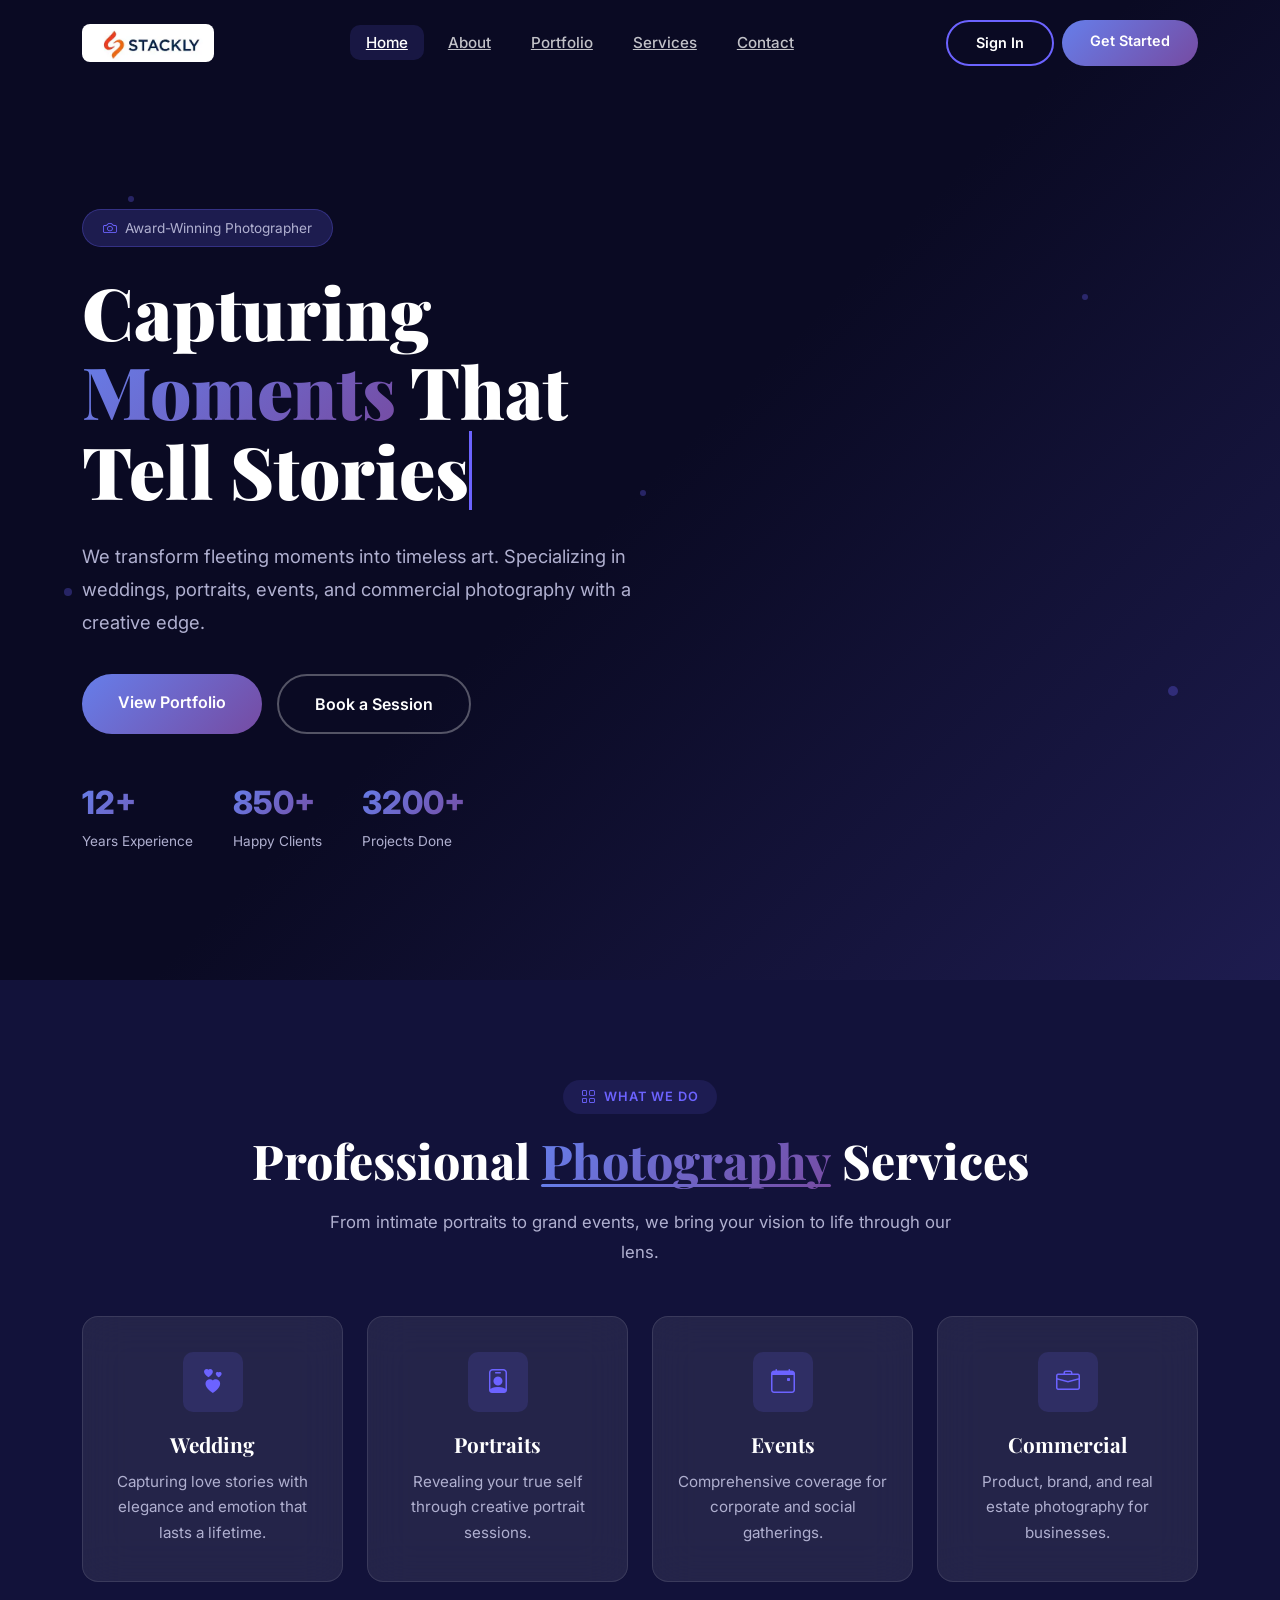
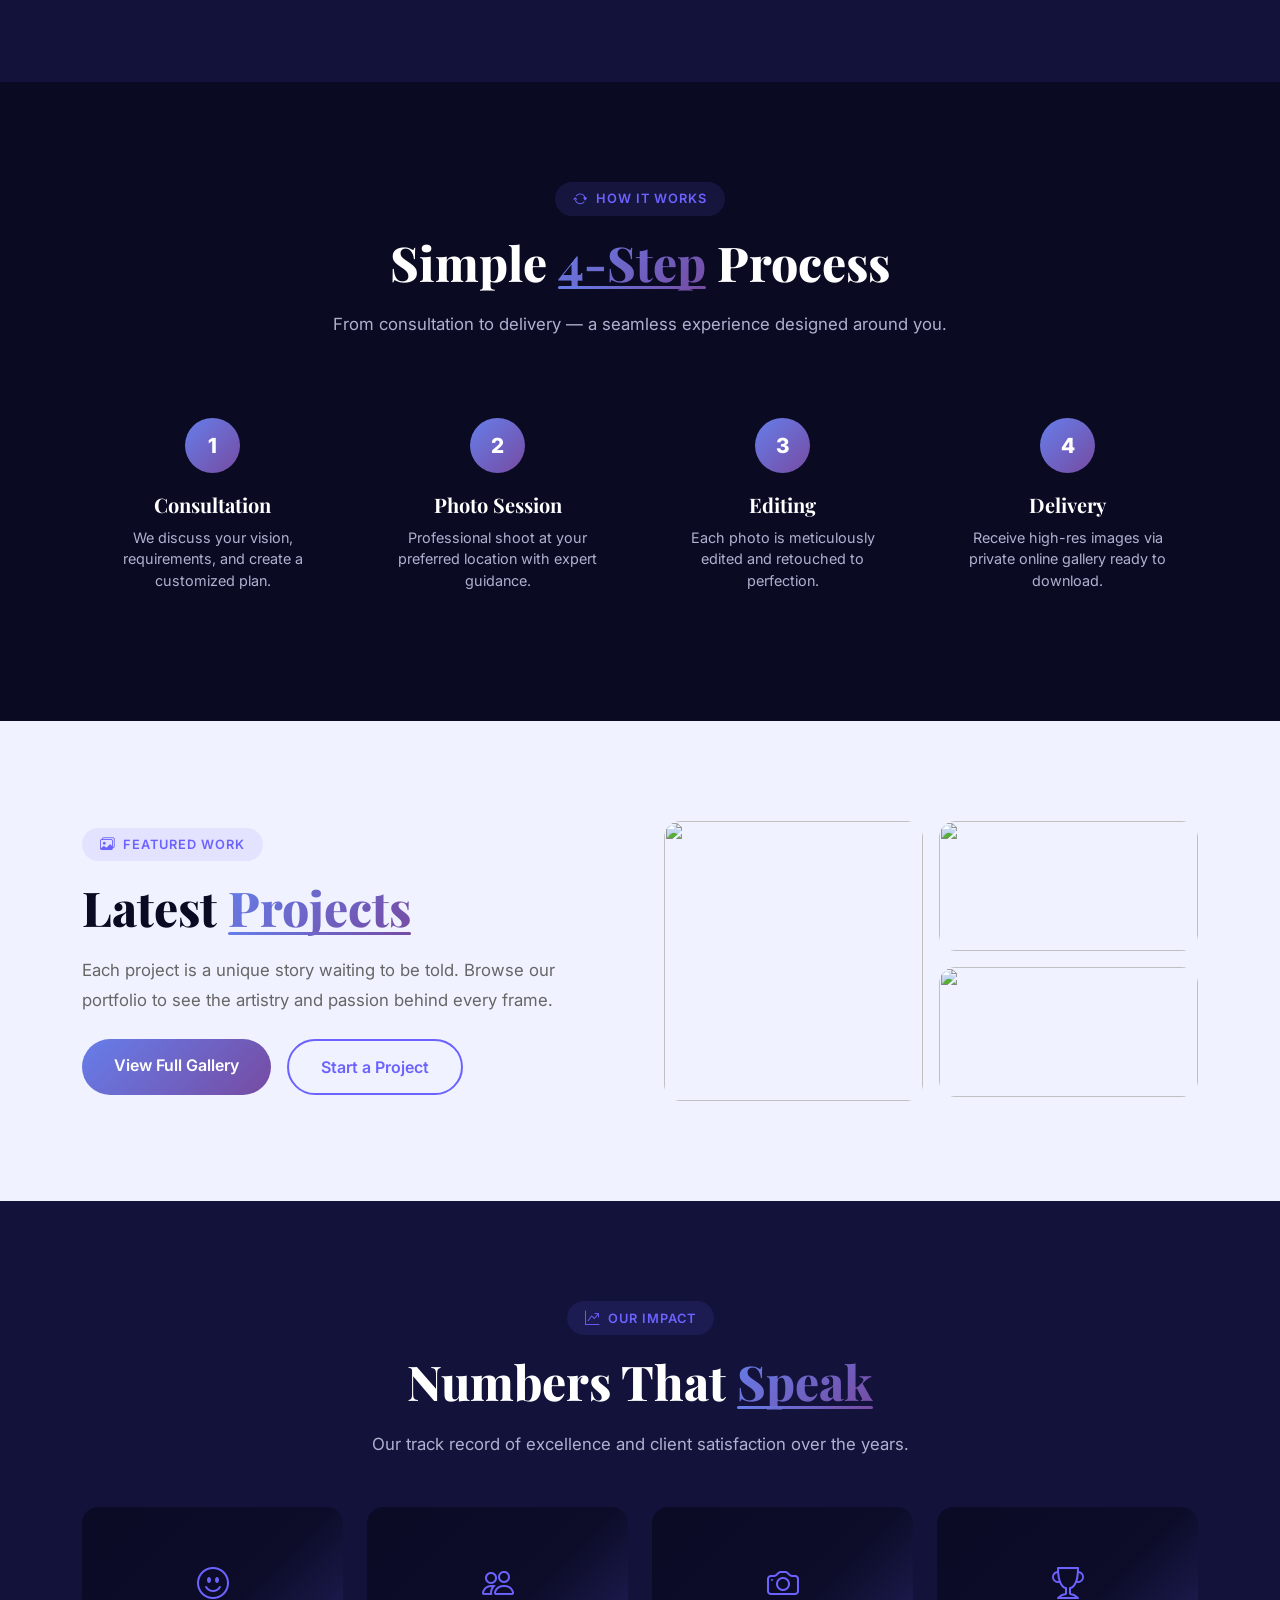
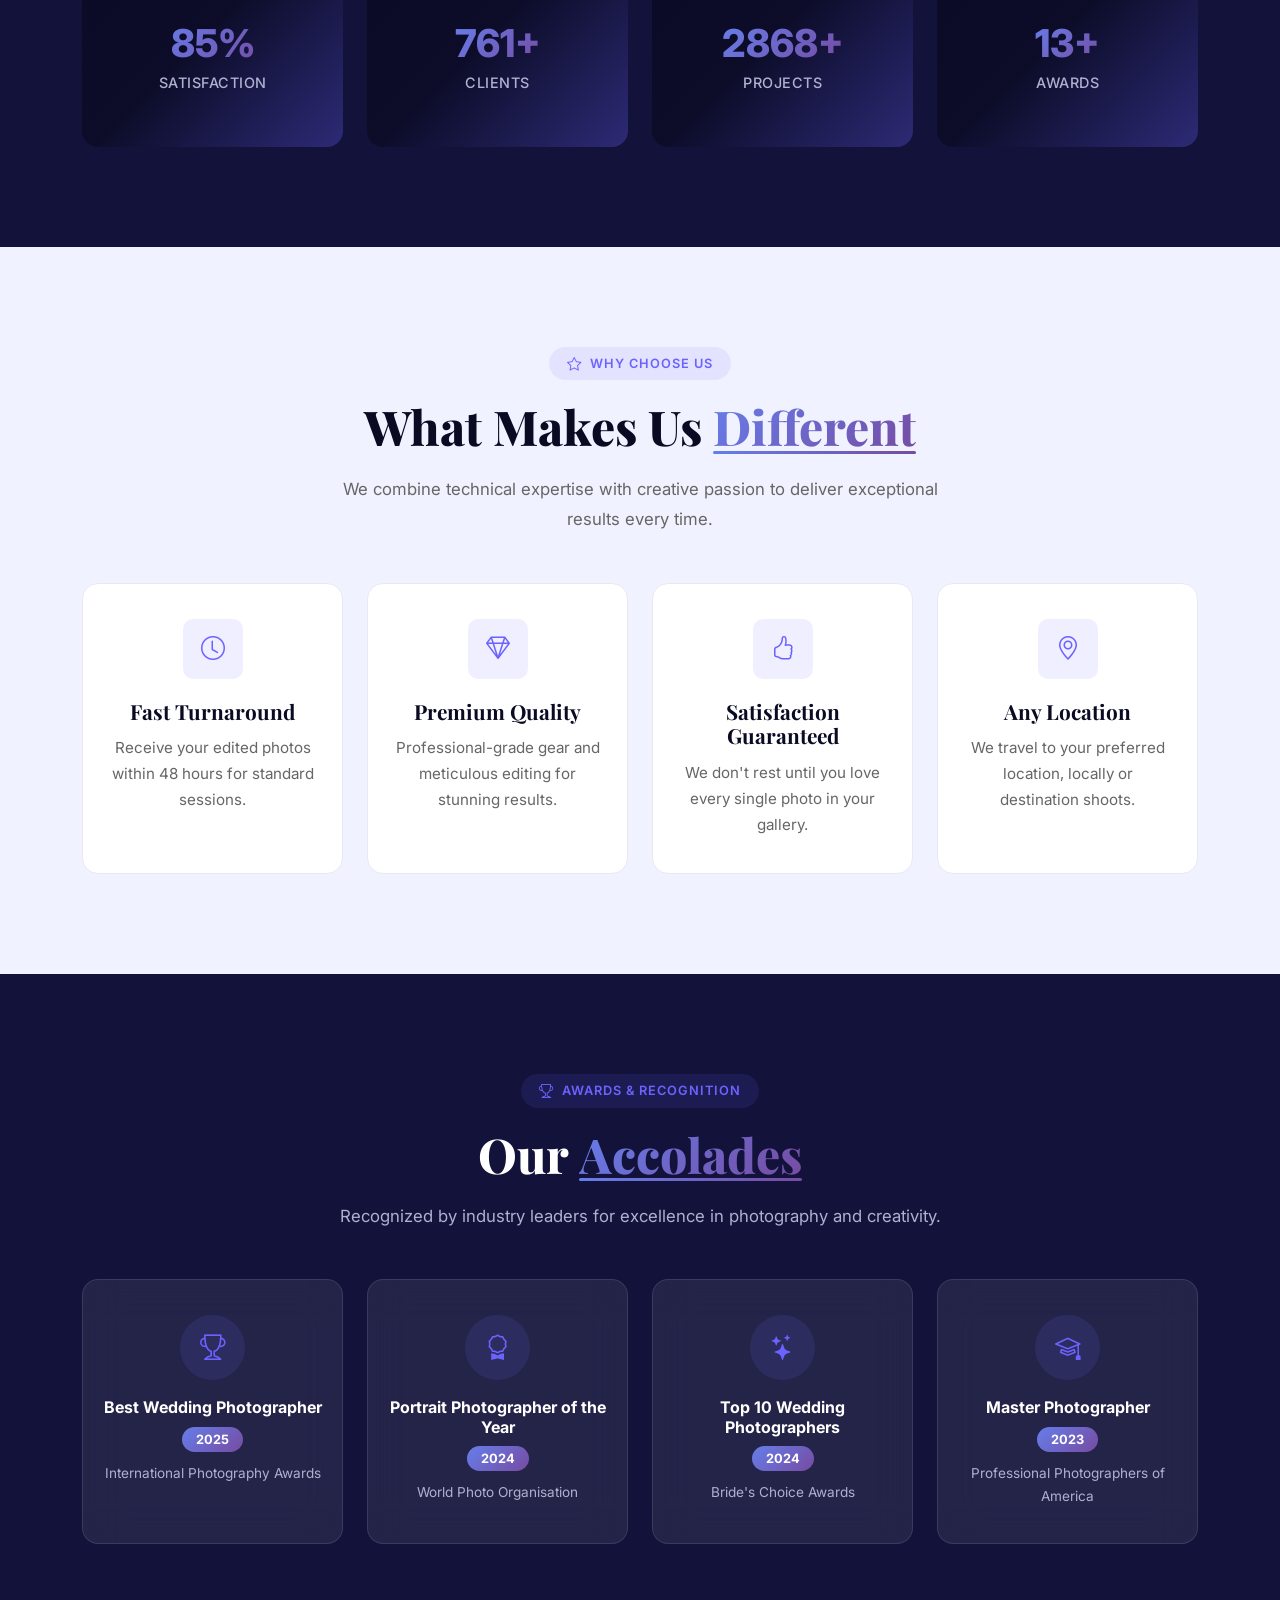
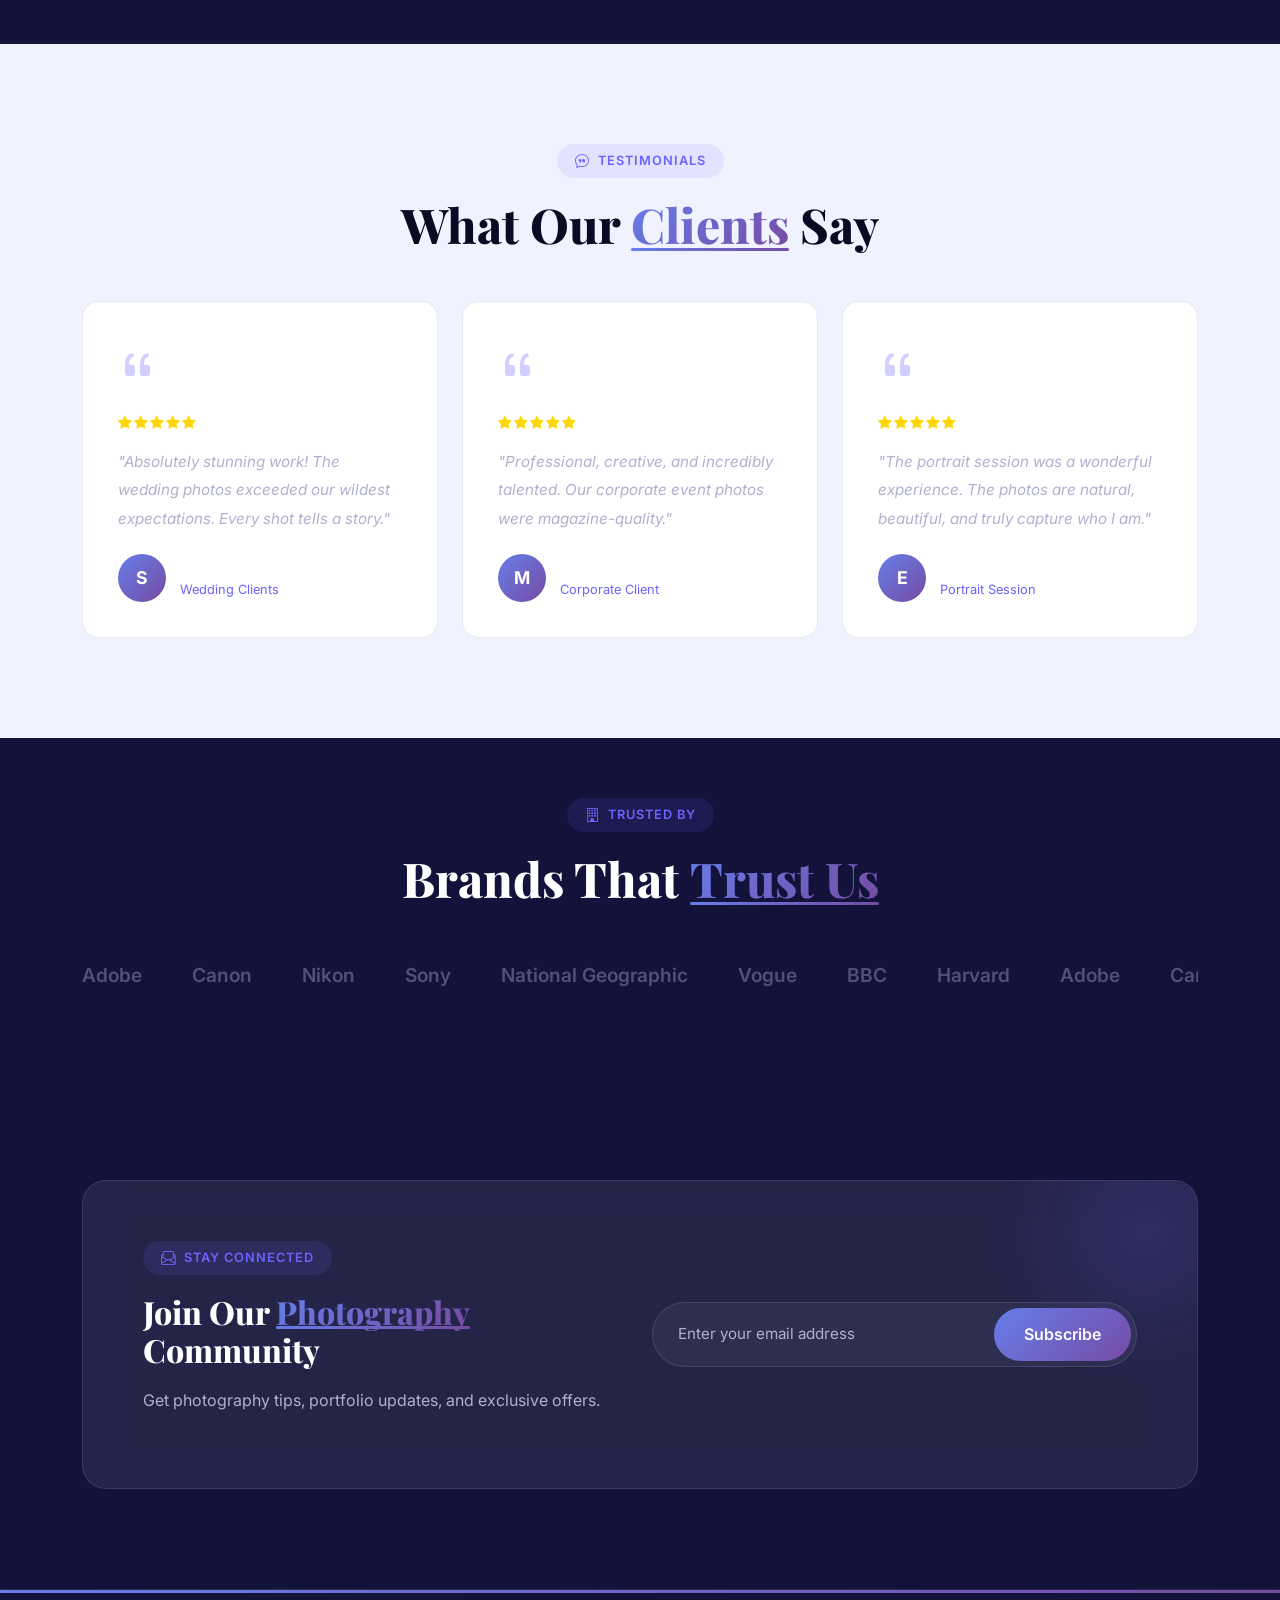
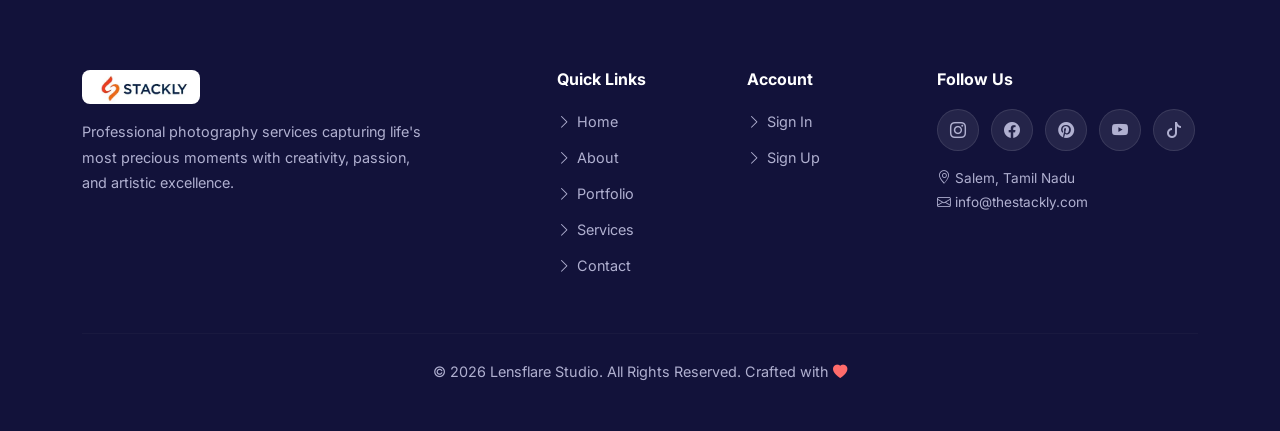
==== commit a48d76af: "photography" ====
--- a/index.html
+++ b/index.html
@@ -4,6 +4,7 @@
     <meta charset="UTF-8">
     <meta name="viewport" content="width=device-width, initial-scale=1.0">
     <title>Lensflare Studio | Professional Photography</title>
+    <link rel="icon" type="image/svg+xml" href="data:image/svg+xml,<svg xmlns=%22http://www.w3.org/2000/svg%22 viewBox=%220 0 100 100%22><text y=%22.9em%22 font-size=%2290%22>??</text></svg>">
     <link href="https://cdn.jsdelivr.net/npm/bootstrap@5.3.3/dist/css/bootstrap.min.css" rel="stylesheet">
     <link rel="stylesheet" href="https://cdn.jsdelivr.net/npm/bootstrap-icons@1.11.3/font/bootstrap-icons.min.css">
     <link rel="stylesheet" href="css/style.css">
@@ -440,7 +441,7 @@
                     <p style="color:var(--text-muted);">Get photography tips, portfolio updates, and exclusive offers.</p>
                 </div>
                 <div class="col-lg-6">
-                    <form class="newsletter-form">
+<form class="newsletter-form" onsubmit="event.preventDefault(); window.location.href='error.html';">
                         <div class="input-group-modern">
                             <input type="email" placeholder="Enter your email address" required>
                             <button type="submit">Subscribe</button>
@@ -488,7 +489,7 @@
                     <a href="error.html"><i class="bi bi-youtube"></i></a>
                     <a href="error.html"><i class="bi bi-tiktok"></i></a>
                 </div>
-                <p style="margin-top:15px;font-size:0.85rem;"><i class="bi bi-geo-alt"></i> 123 Creative Ave, NYC<br><i class="bi bi-envelope"></i> hello@lensflarestudio.com</p>
+                <p style="margin-top:15px;font-size:0.85rem;"><i class="bi bi-geo-alt"></i> Salem, Tamil Nadu<br><i class="bi bi-envelope"></i> info@thestackly.com</p>
             </div>
         </div>
         <hr>
@@ -502,3 +503,4 @@
 <script src="js/main.js"></script>
 </body>
 </html>
+
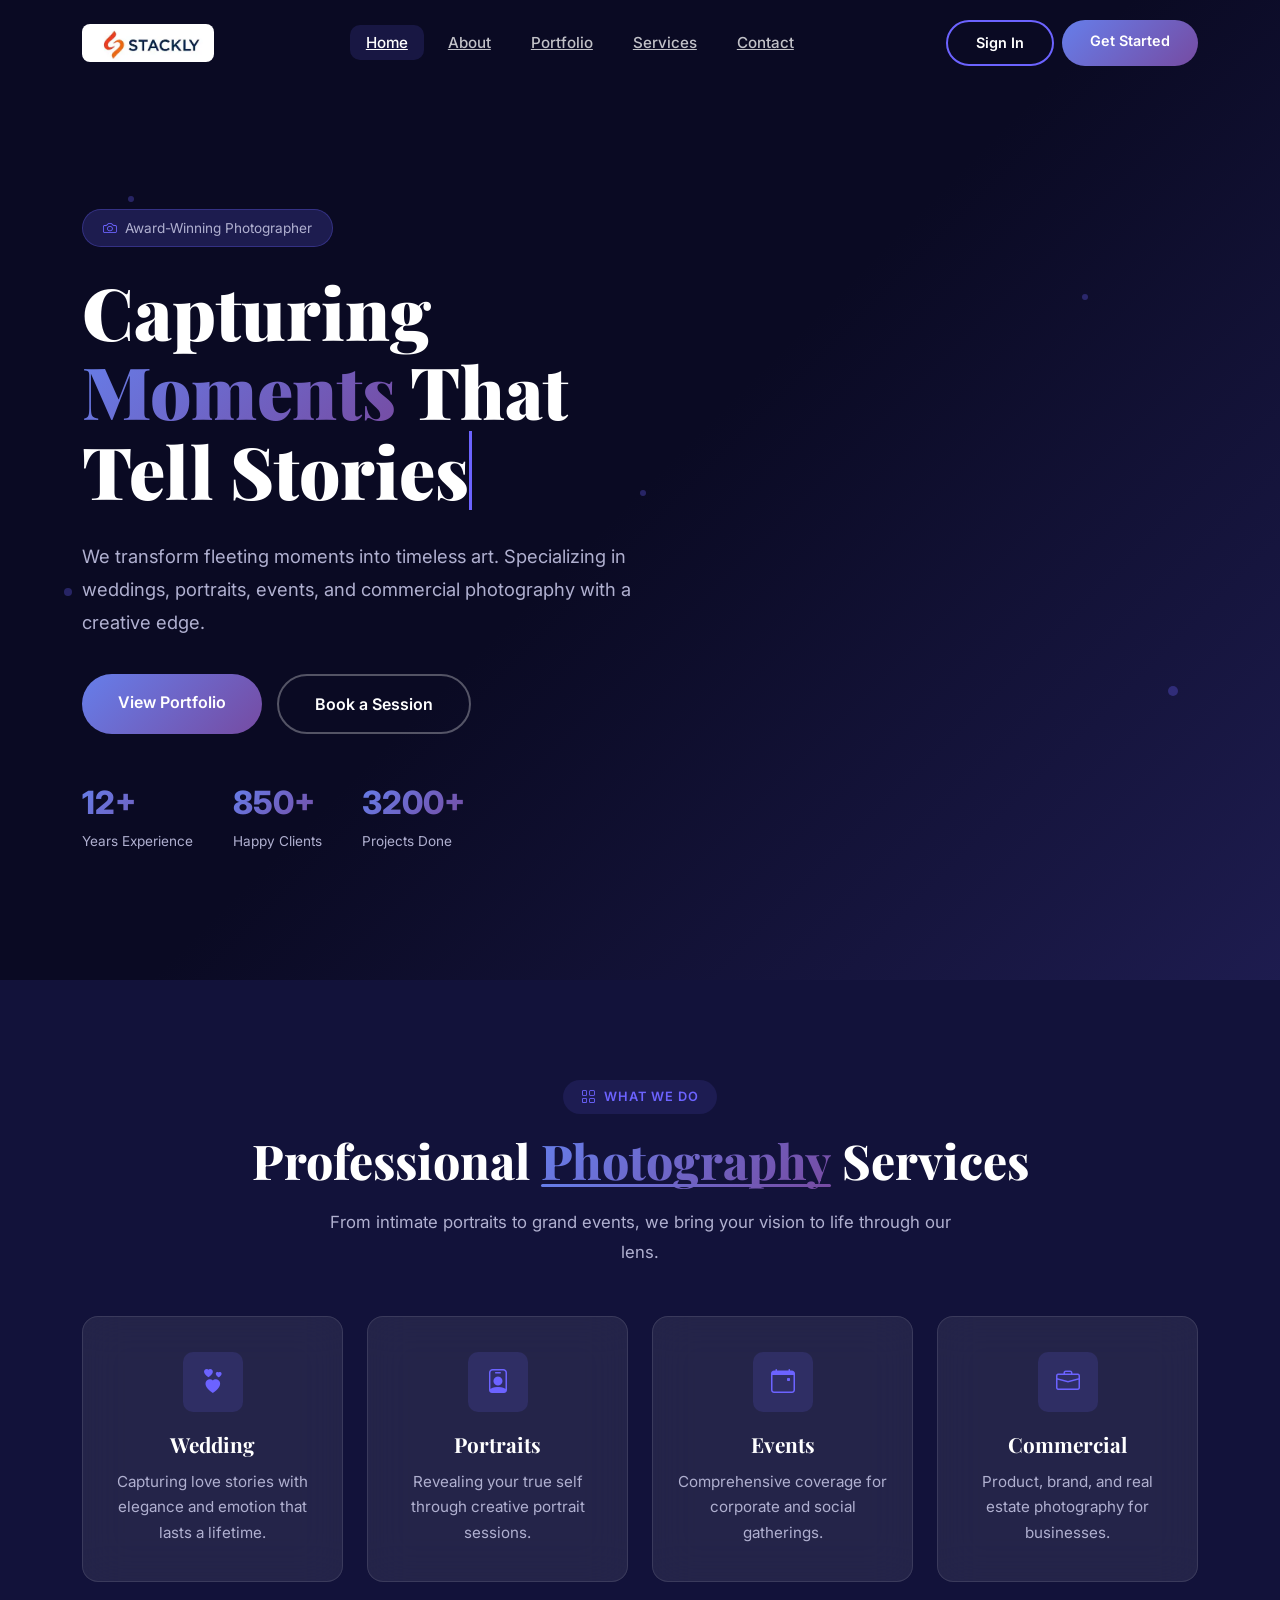
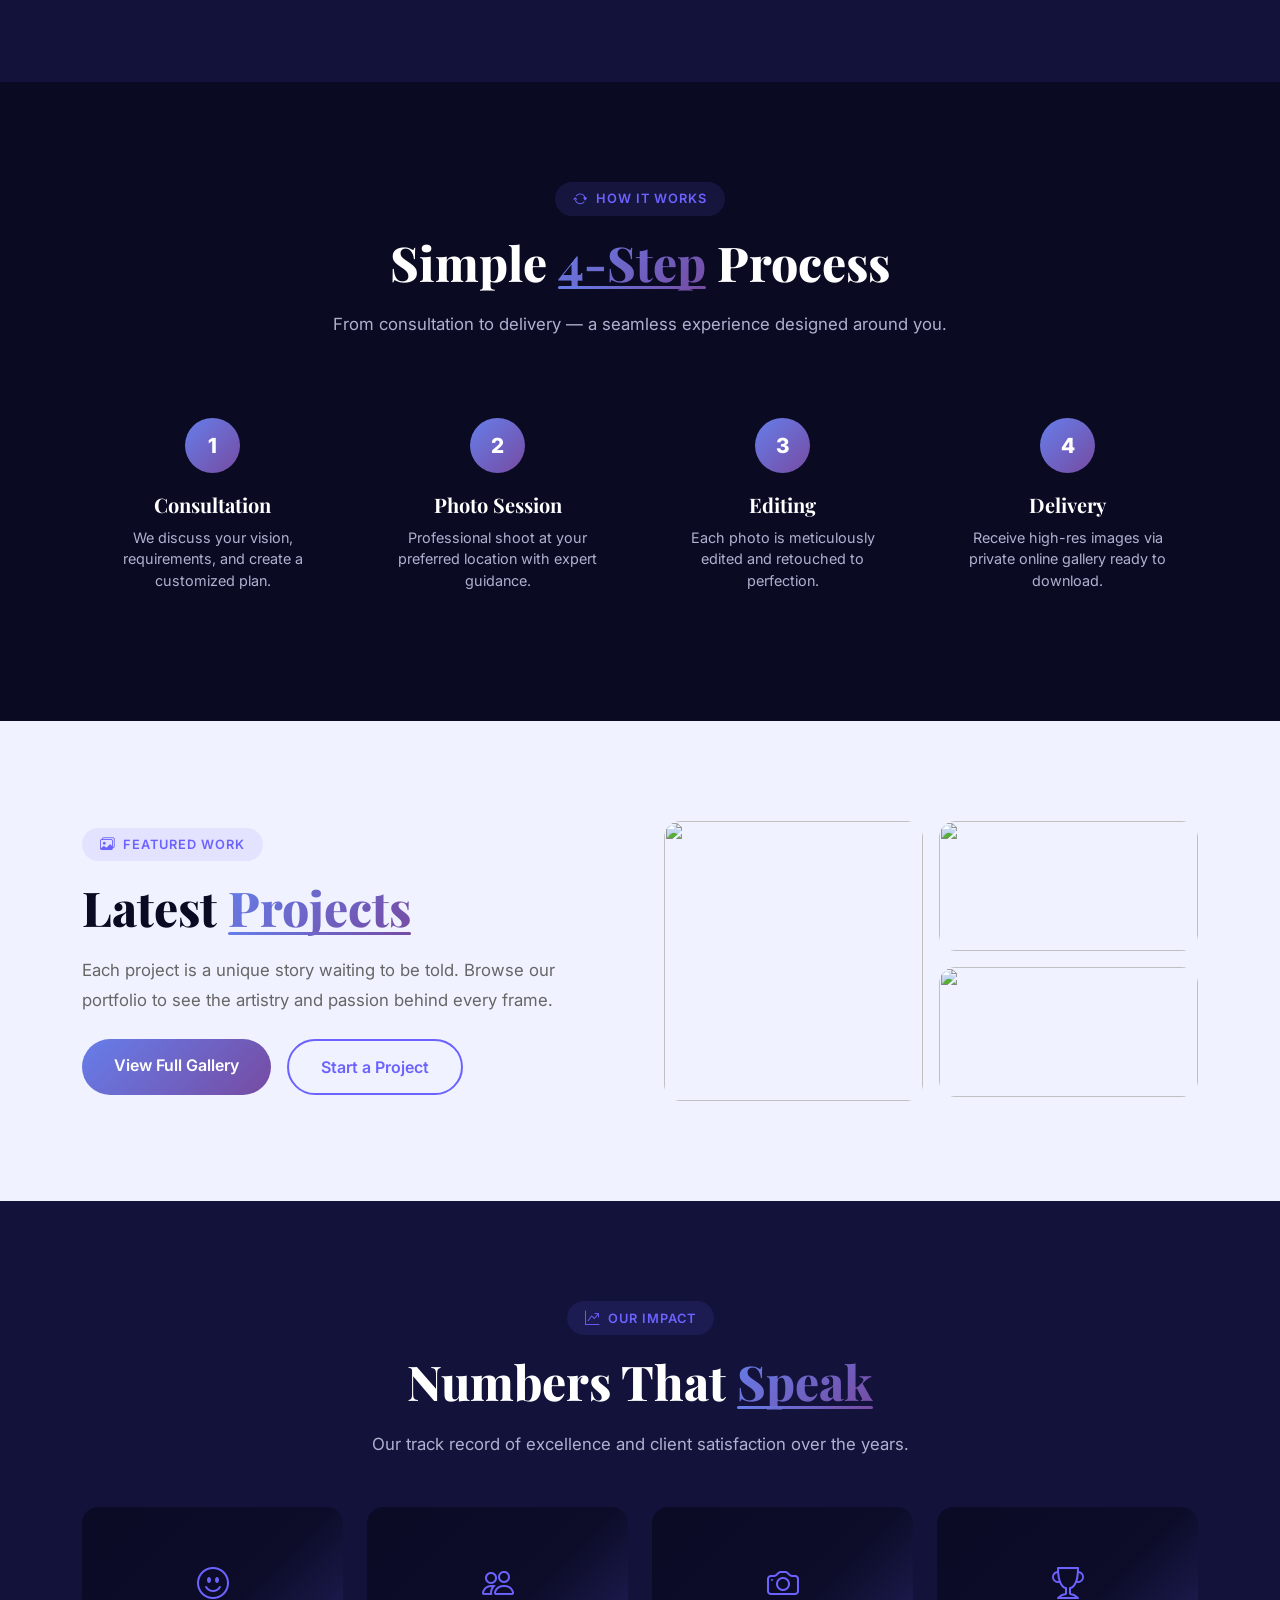
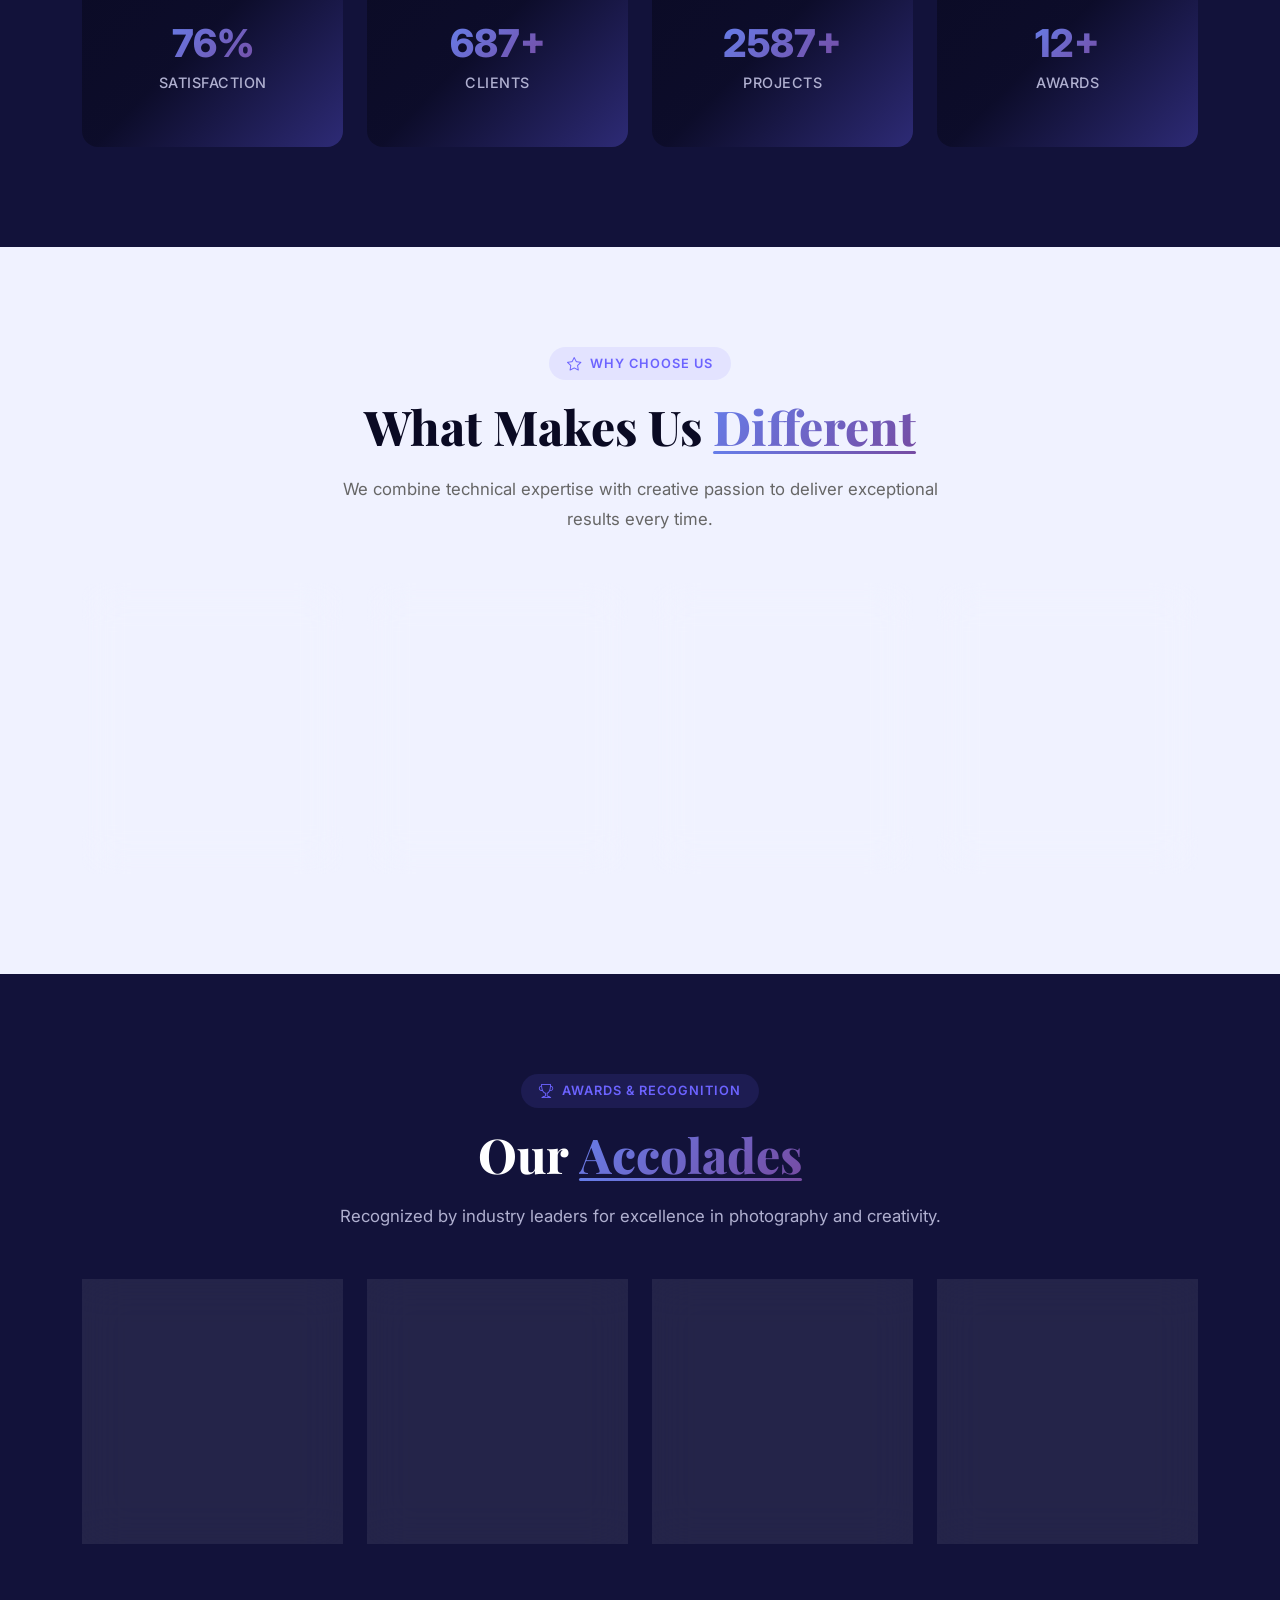
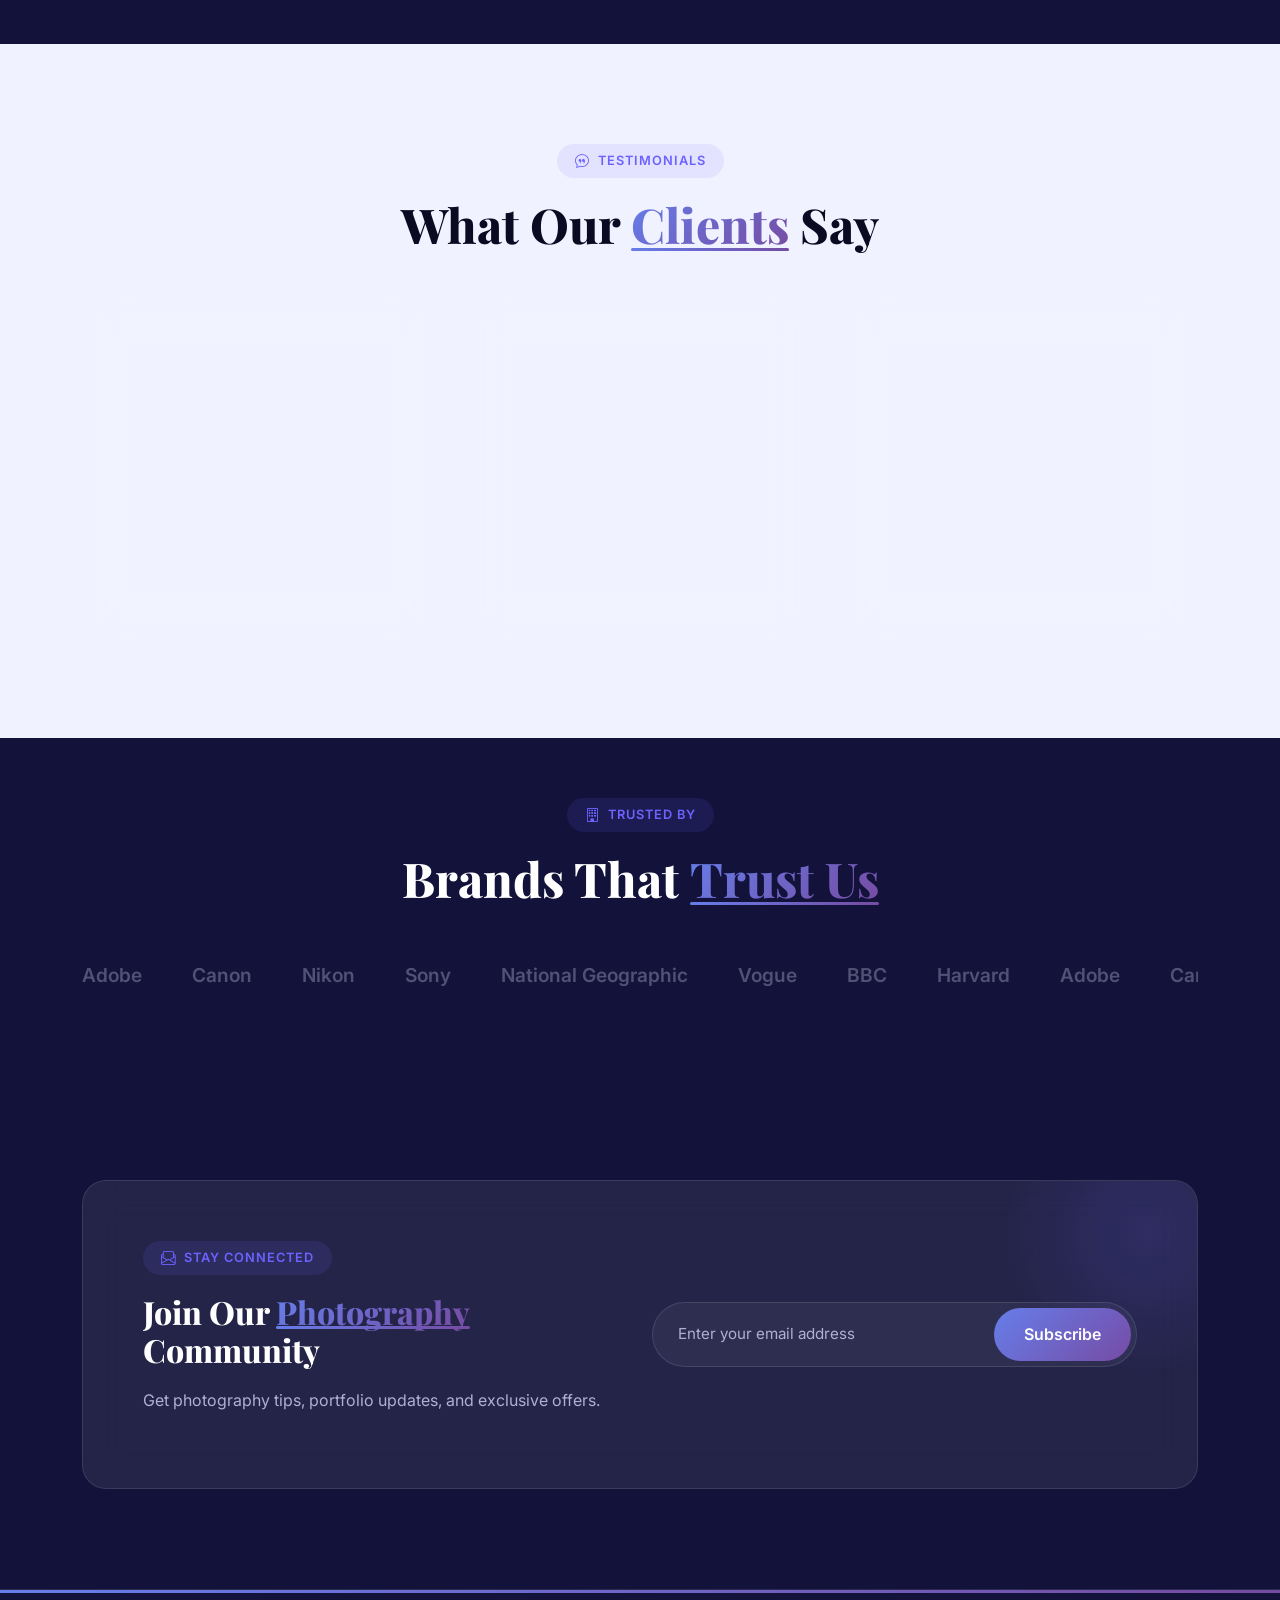
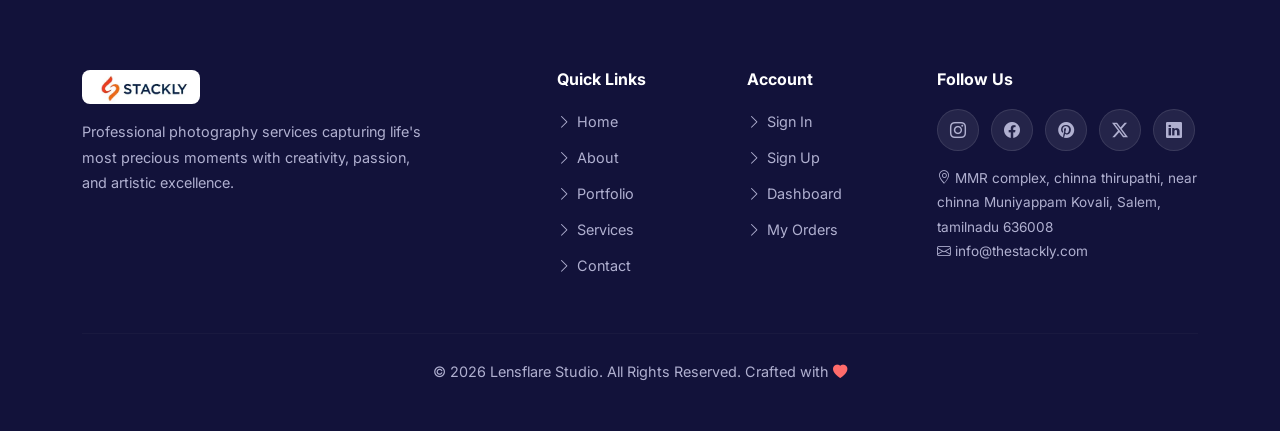
==== commit f4283664: "photography" ====
--- a/index.html
+++ b/index.html
@@ -4,7 +4,7 @@
     <meta charset="UTF-8">
     <meta name="viewport" content="width=device-width, initial-scale=1.0">
     <title>Lensflare Studio | Professional Photography</title>
-    <link rel="icon" type="image/svg+xml" href="data:image/svg+xml,<svg xmlns=%22http://www.w3.org/2000/svg%22 viewBox=%220 0 100 100%22><text y=%22.9em%22 font-size=%2290%22>??</text></svg>">
+<link rel="icon" type="image/webp" href="images/favicon.webp">
     <link href="https://cdn.jsdelivr.net/npm/bootstrap@5.3.3/dist/css/bootstrap.min.css" rel="stylesheet">
     <link rel="stylesheet" href="https://cdn.jsdelivr.net/npm/bootstrap-icons@1.11.3/font/bootstrap-icons.min.css">
     <link rel="stylesheet" href="css/style.css">
@@ -478,6 +478,8 @@
                 <ul>
                     <li><a href="signin.html"><i class="bi bi-chevron-right"></i>Sign In</a></li>
                     <li><a href="signup.html"><i class="bi bi-chevron-right"></i>Sign Up</a></li>
+                    <li><a href="error.html"><i class="bi bi-chevron-right"></i>Dashboard</a></li>
+                    <li><a href="error.html"><i class="bi bi-chevron-right"></i>My Orders</a></li>
                 </ul>
             </div>
             <div class="col-lg-3">
@@ -486,10 +488,10 @@
                     <a href="error.html"><i class="bi bi-instagram"></i></a>
                     <a href="error.html"><i class="bi bi-facebook"></i></a>
                     <a href="error.html"><i class="bi bi-pinterest"></i></a>
-                    <a href="error.html"><i class="bi bi-youtube"></i></a>
-                    <a href="error.html"><i class="bi bi-tiktok"></i></a>
-                </div>
-                <p style="margin-top:15px;font-size:0.85rem;"><i class="bi bi-geo-alt"></i> Salem, Tamil Nadu<br><i class="bi bi-envelope"></i> info@thestackly.com</p>
+                    <a href="error.html"><i class="bi bi-twitter-x"></i></a>
+                    <a href="error.html"><i class="bi bi-linkedin"></i></a>
+                </div>
+                <p style="margin-top:15px;font-size:0.85rem;"><i class="bi bi-geo-alt"></i> MMR complex, chinna thirupathi, near chinna Muniyappam Kovali, Salem, tamilnadu 636008<br><i class="bi bi-envelope"></i> info@thestackly.com</p>
             </div>
         </div>
         <hr>
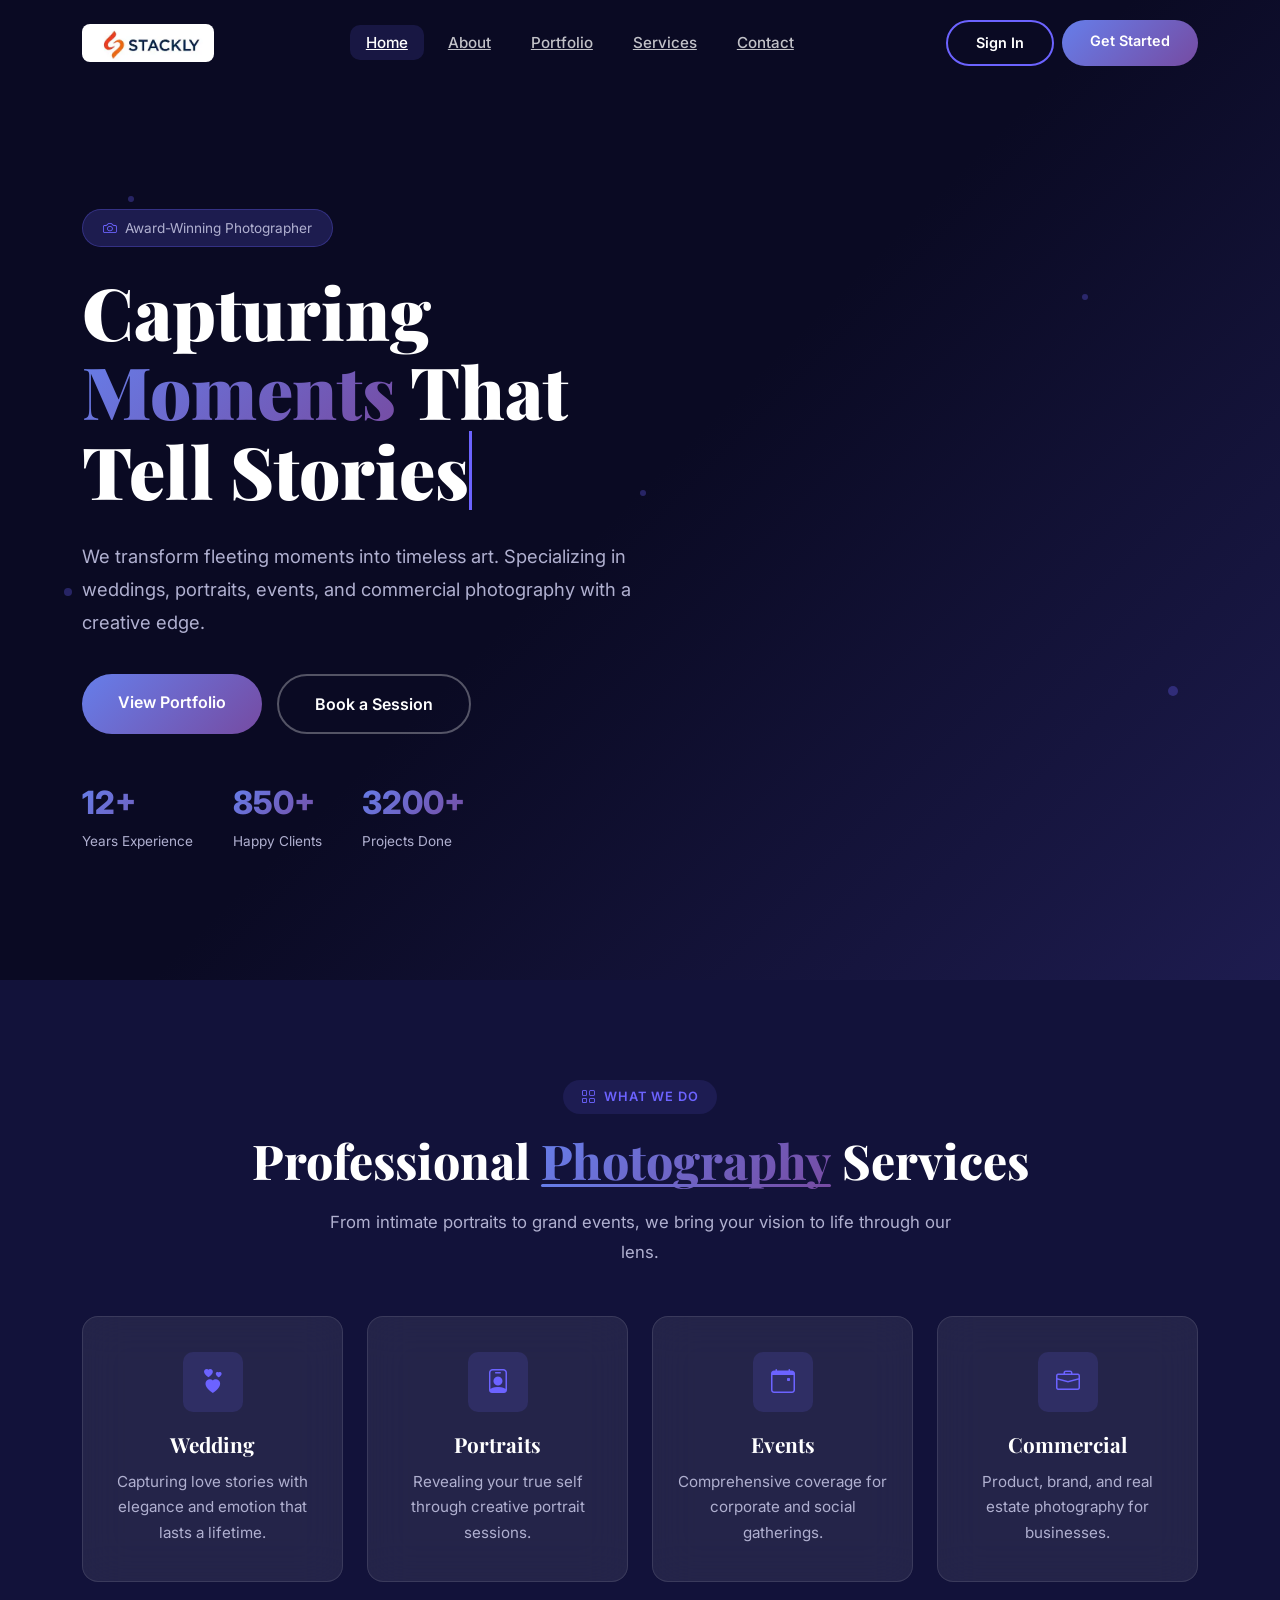
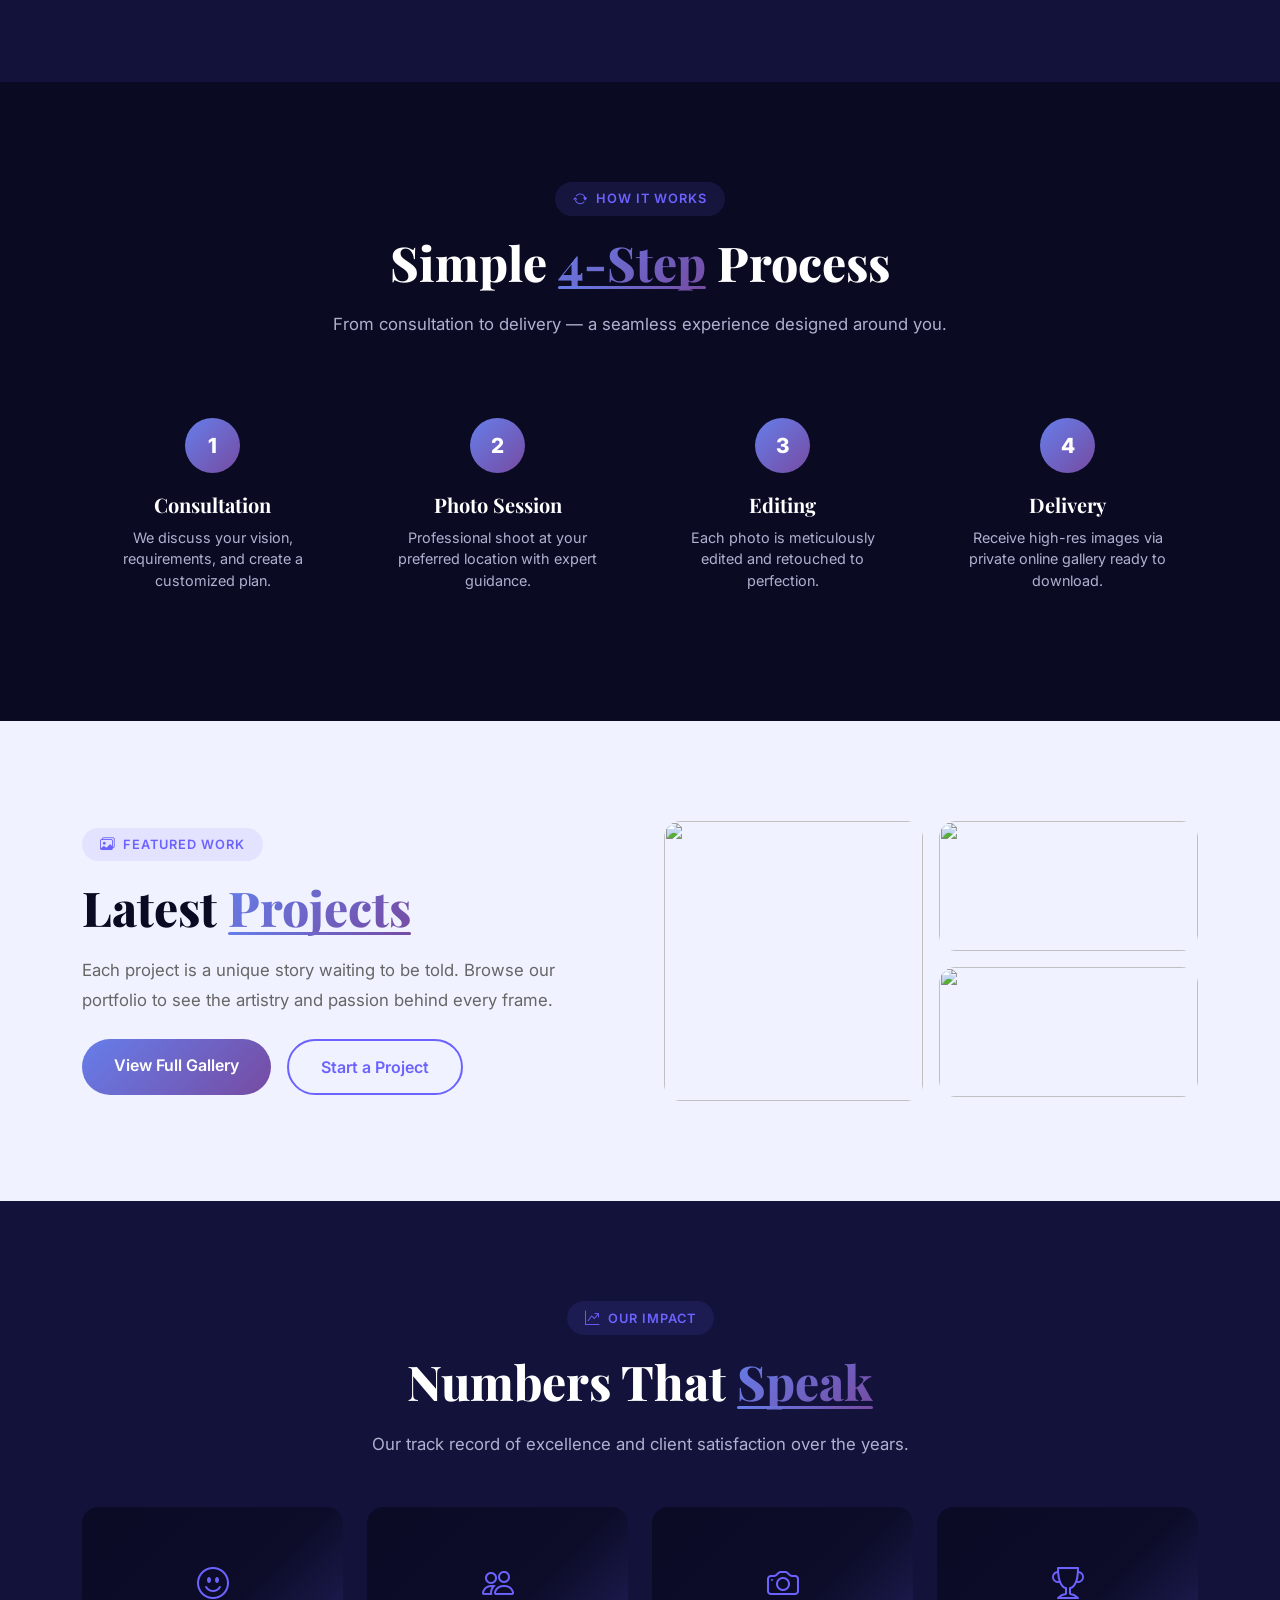
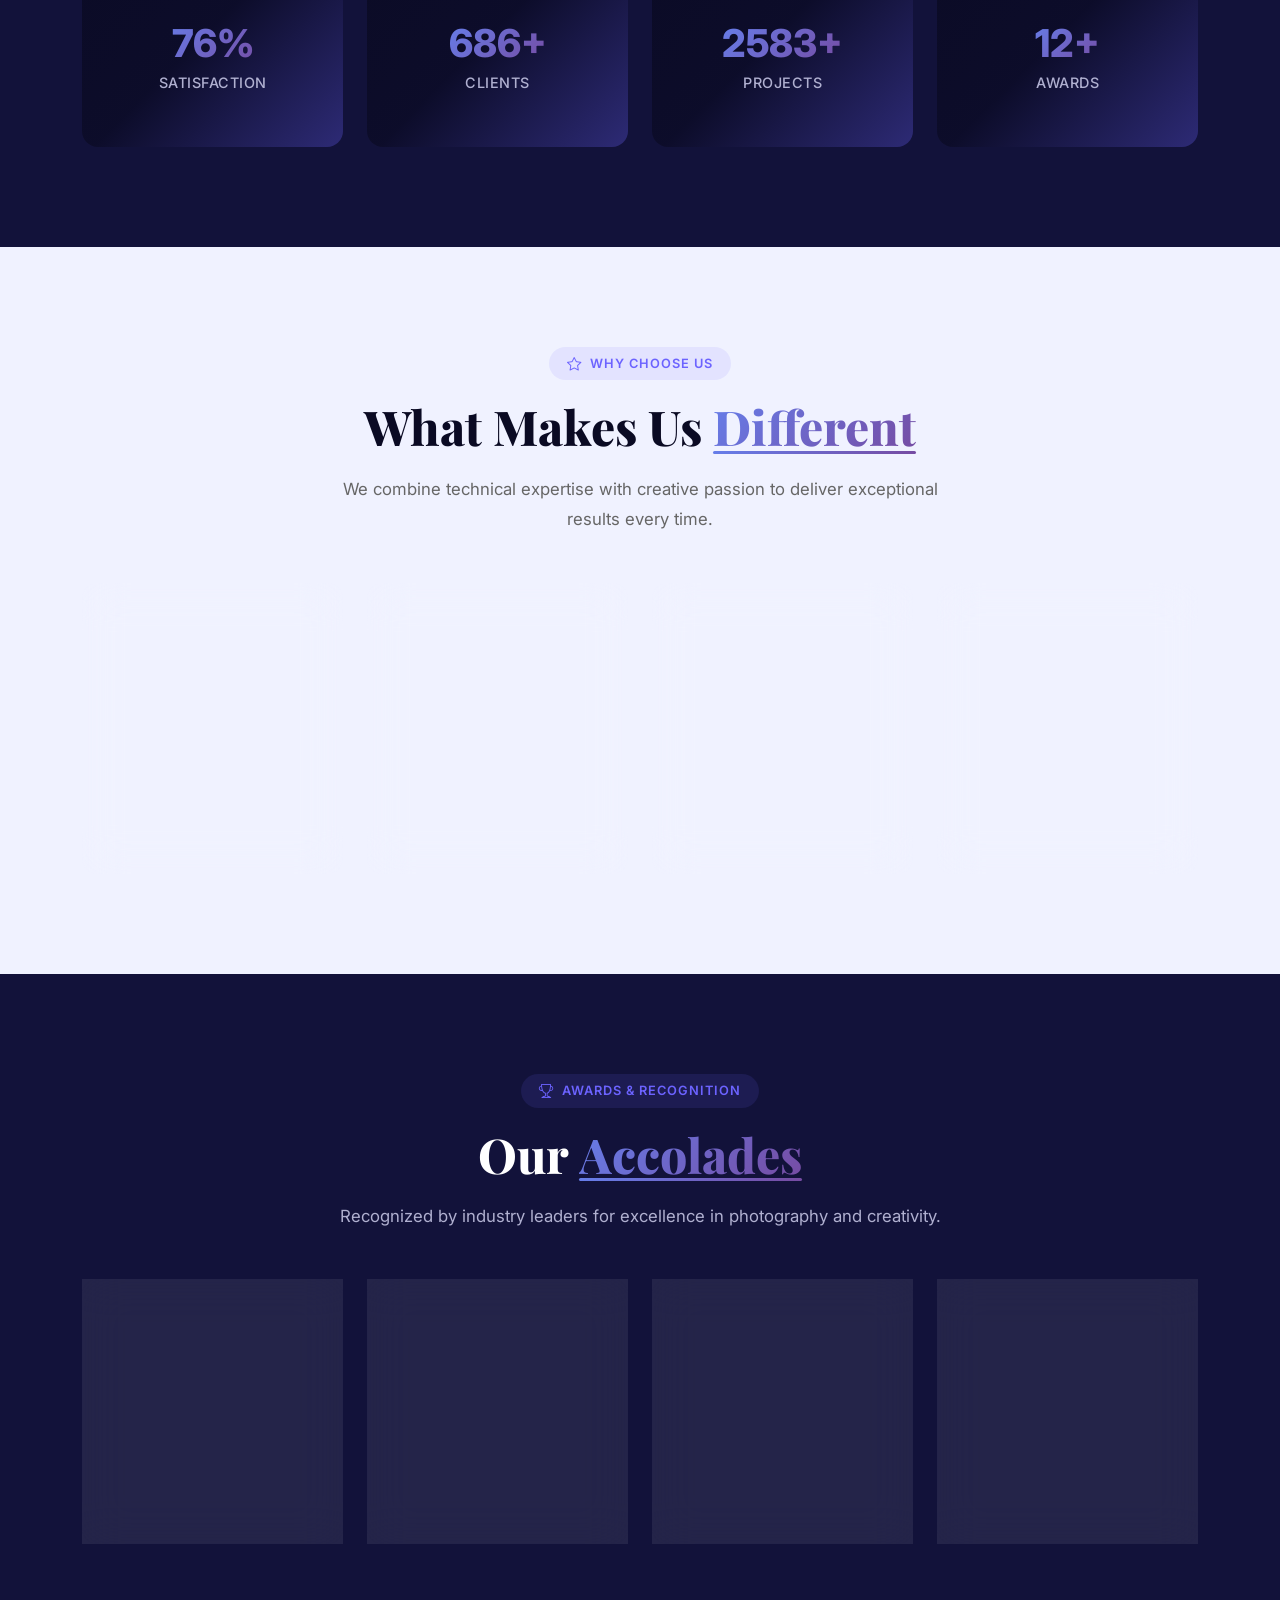
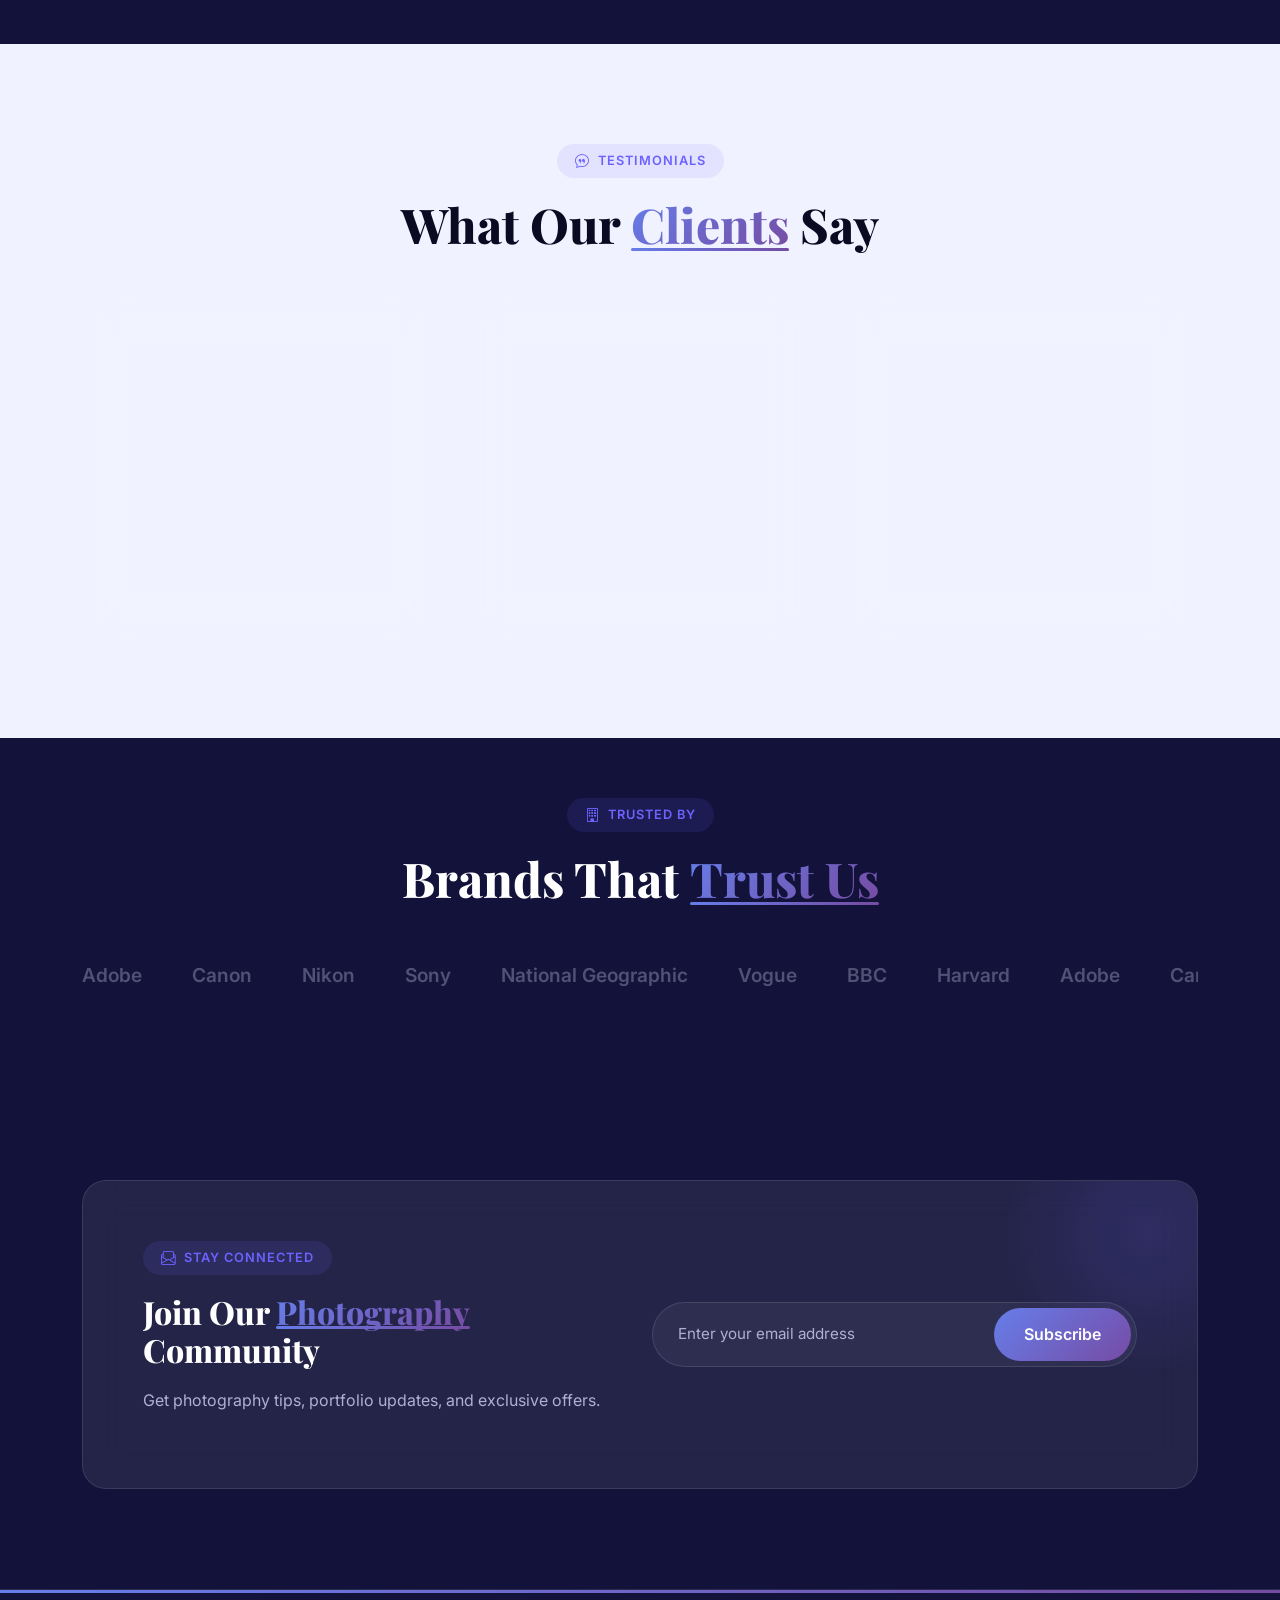
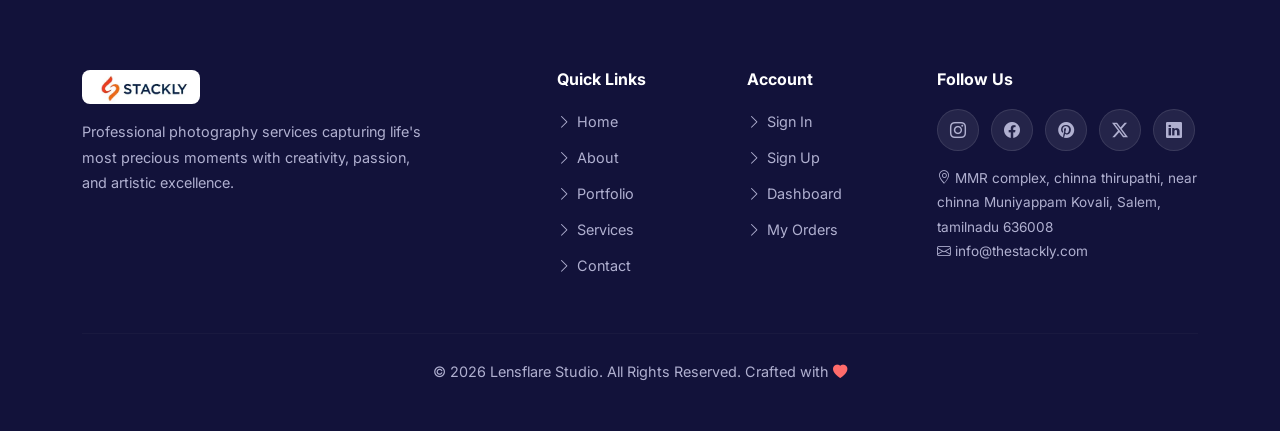
==== commit 16054804: "photography" ====
--- a/index.html
+++ b/index.html
@@ -4,7 +4,7 @@
     <meta charset="UTF-8">
     <meta name="viewport" content="width=device-width, initial-scale=1.0">
     <title>Lensflare Studio | Professional Photography</title>
-<link rel="icon" type="image/webp" href="images/favicon.webp">
+
     <link href="https://cdn.jsdelivr.net/npm/bootstrap@5.3.3/dist/css/bootstrap.min.css" rel="stylesheet">
     <link rel="stylesheet" href="https://cdn.jsdelivr.net/npm/bootstrap-icons@1.11.3/font/bootstrap-icons.min.css">
     <link rel="stylesheet" href="css/style.css">
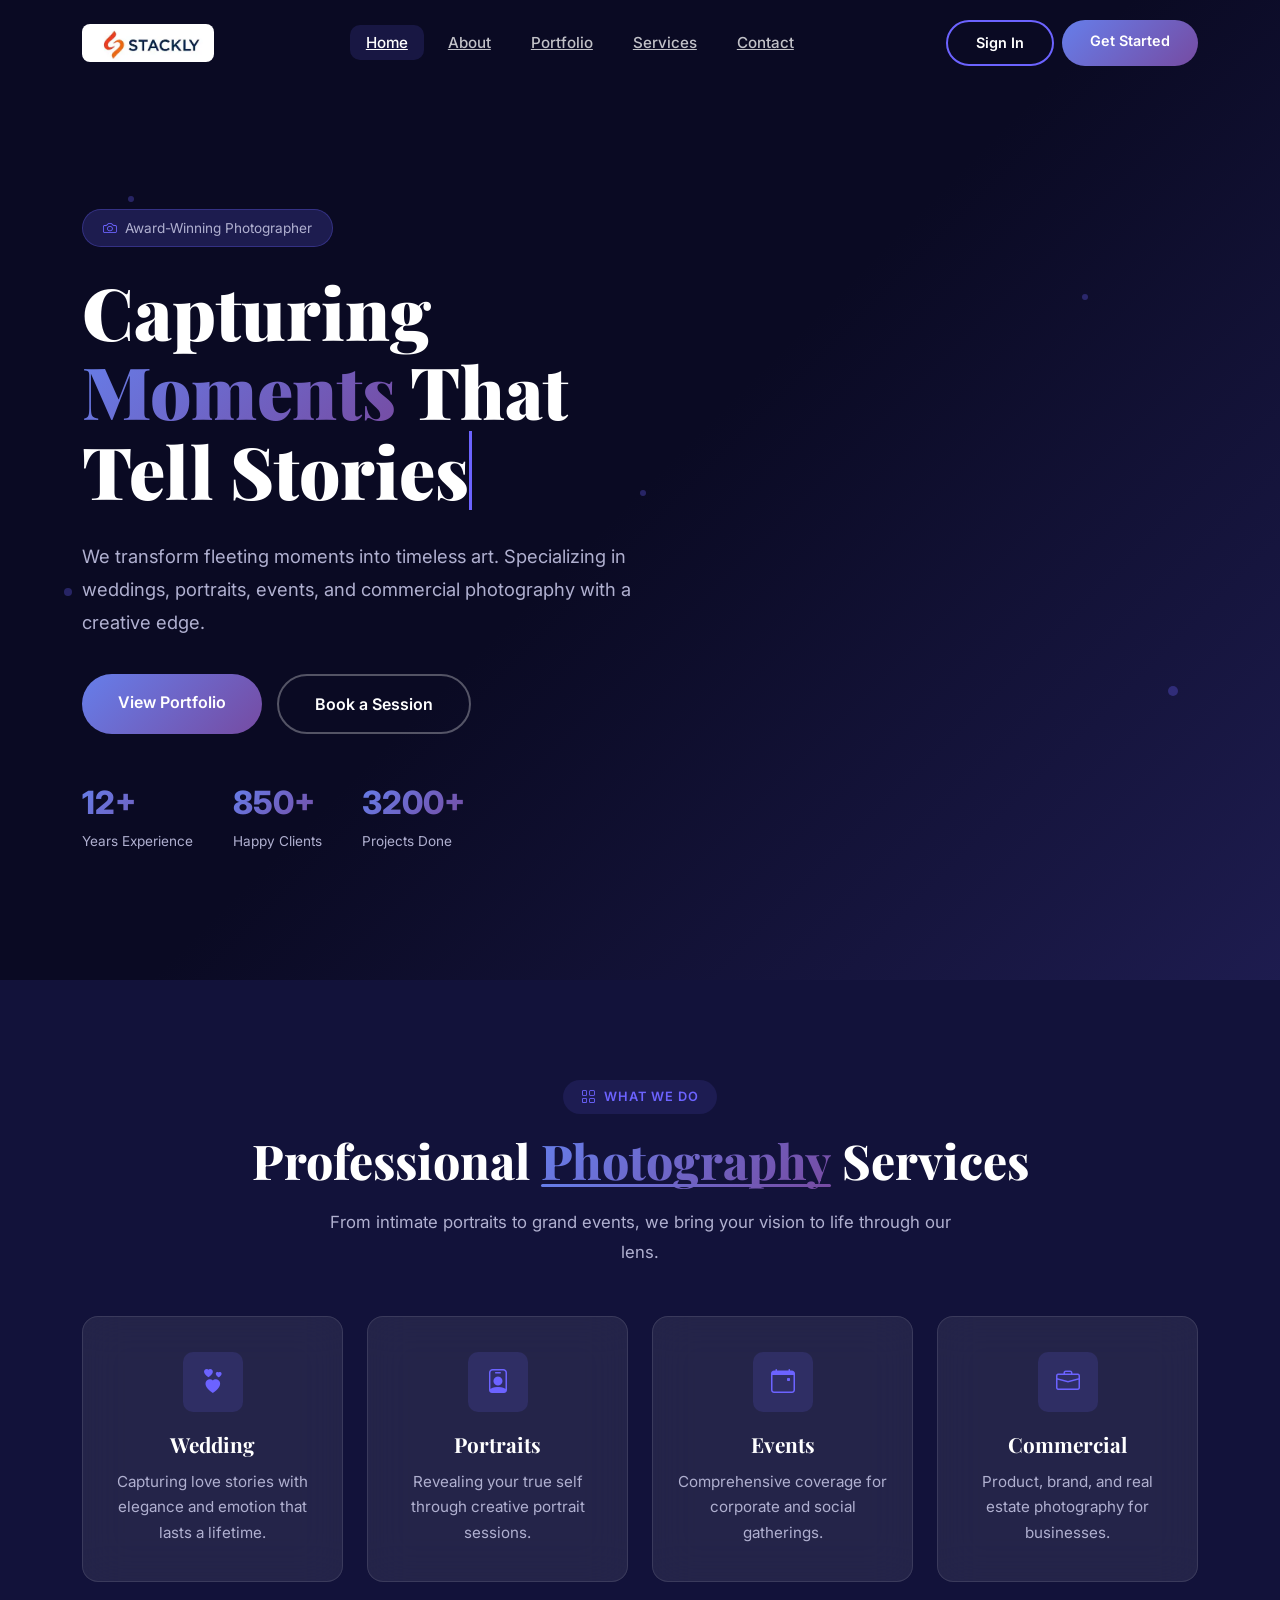
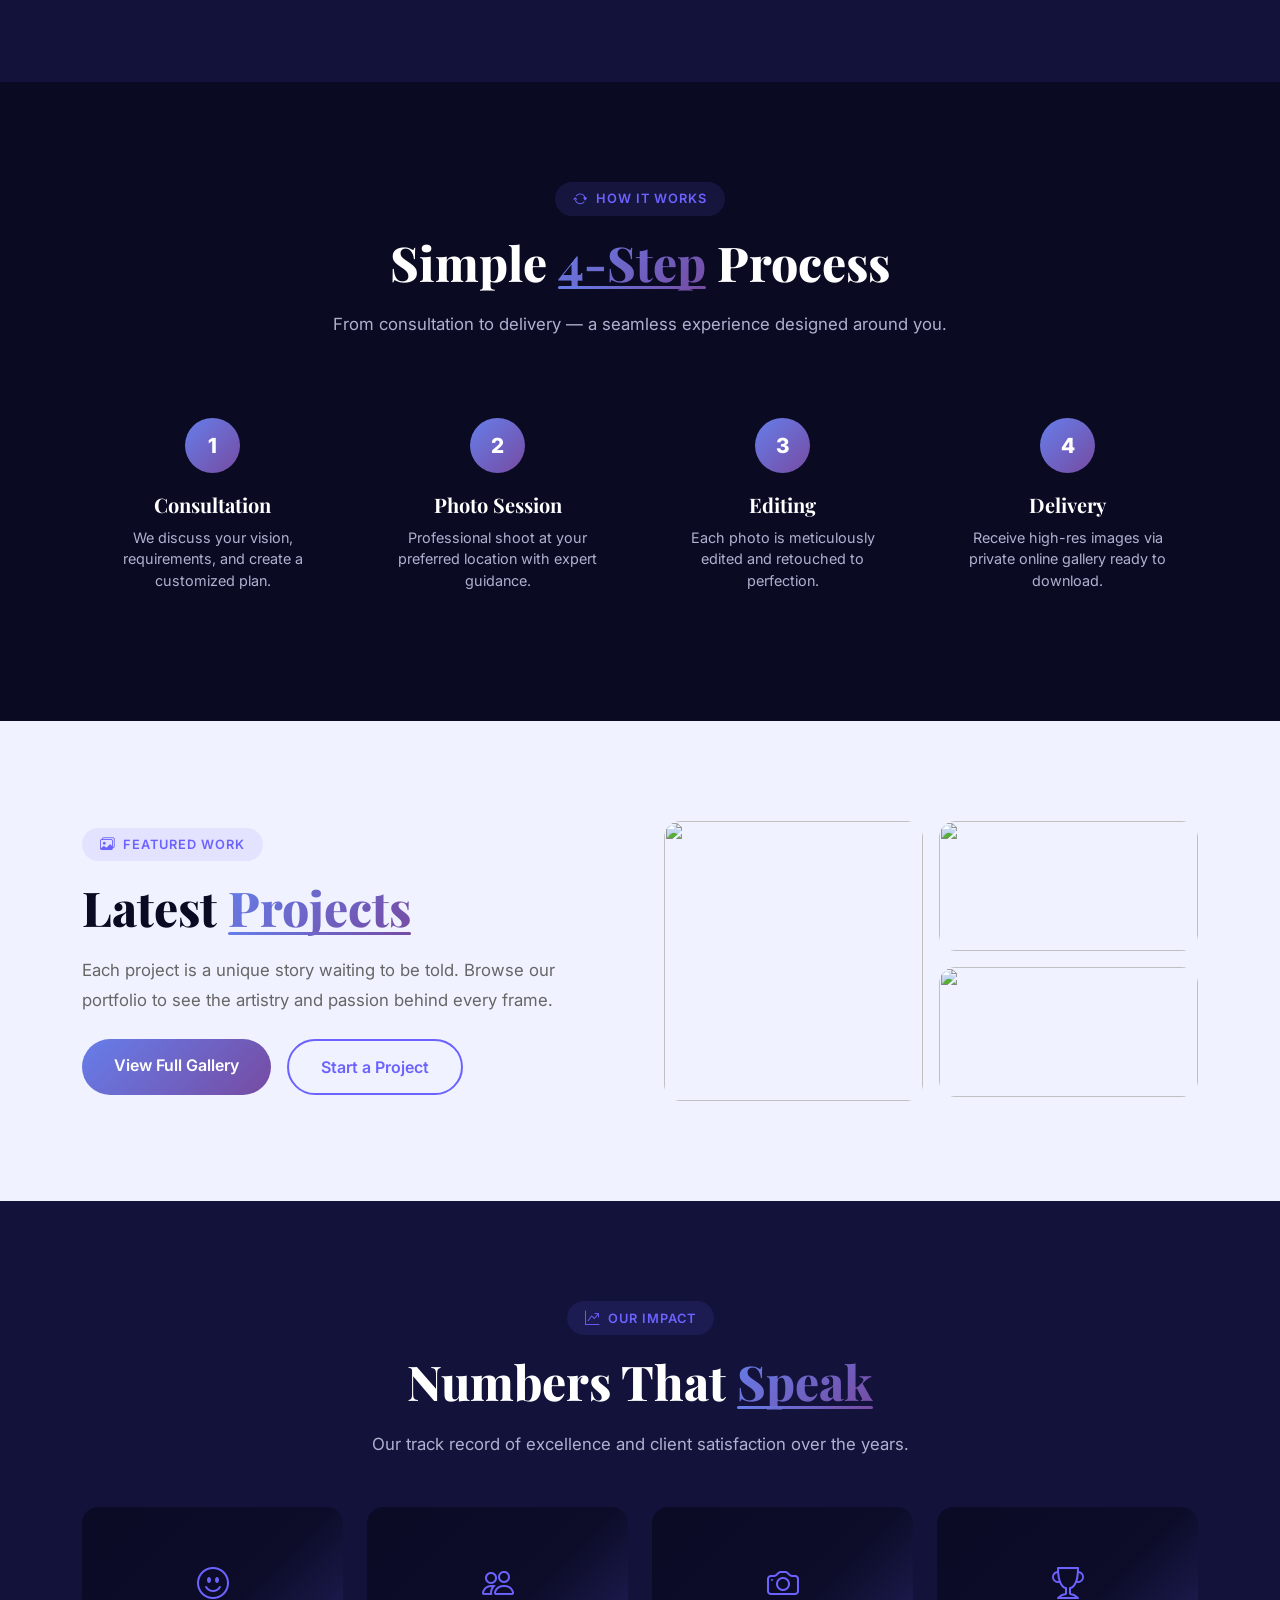
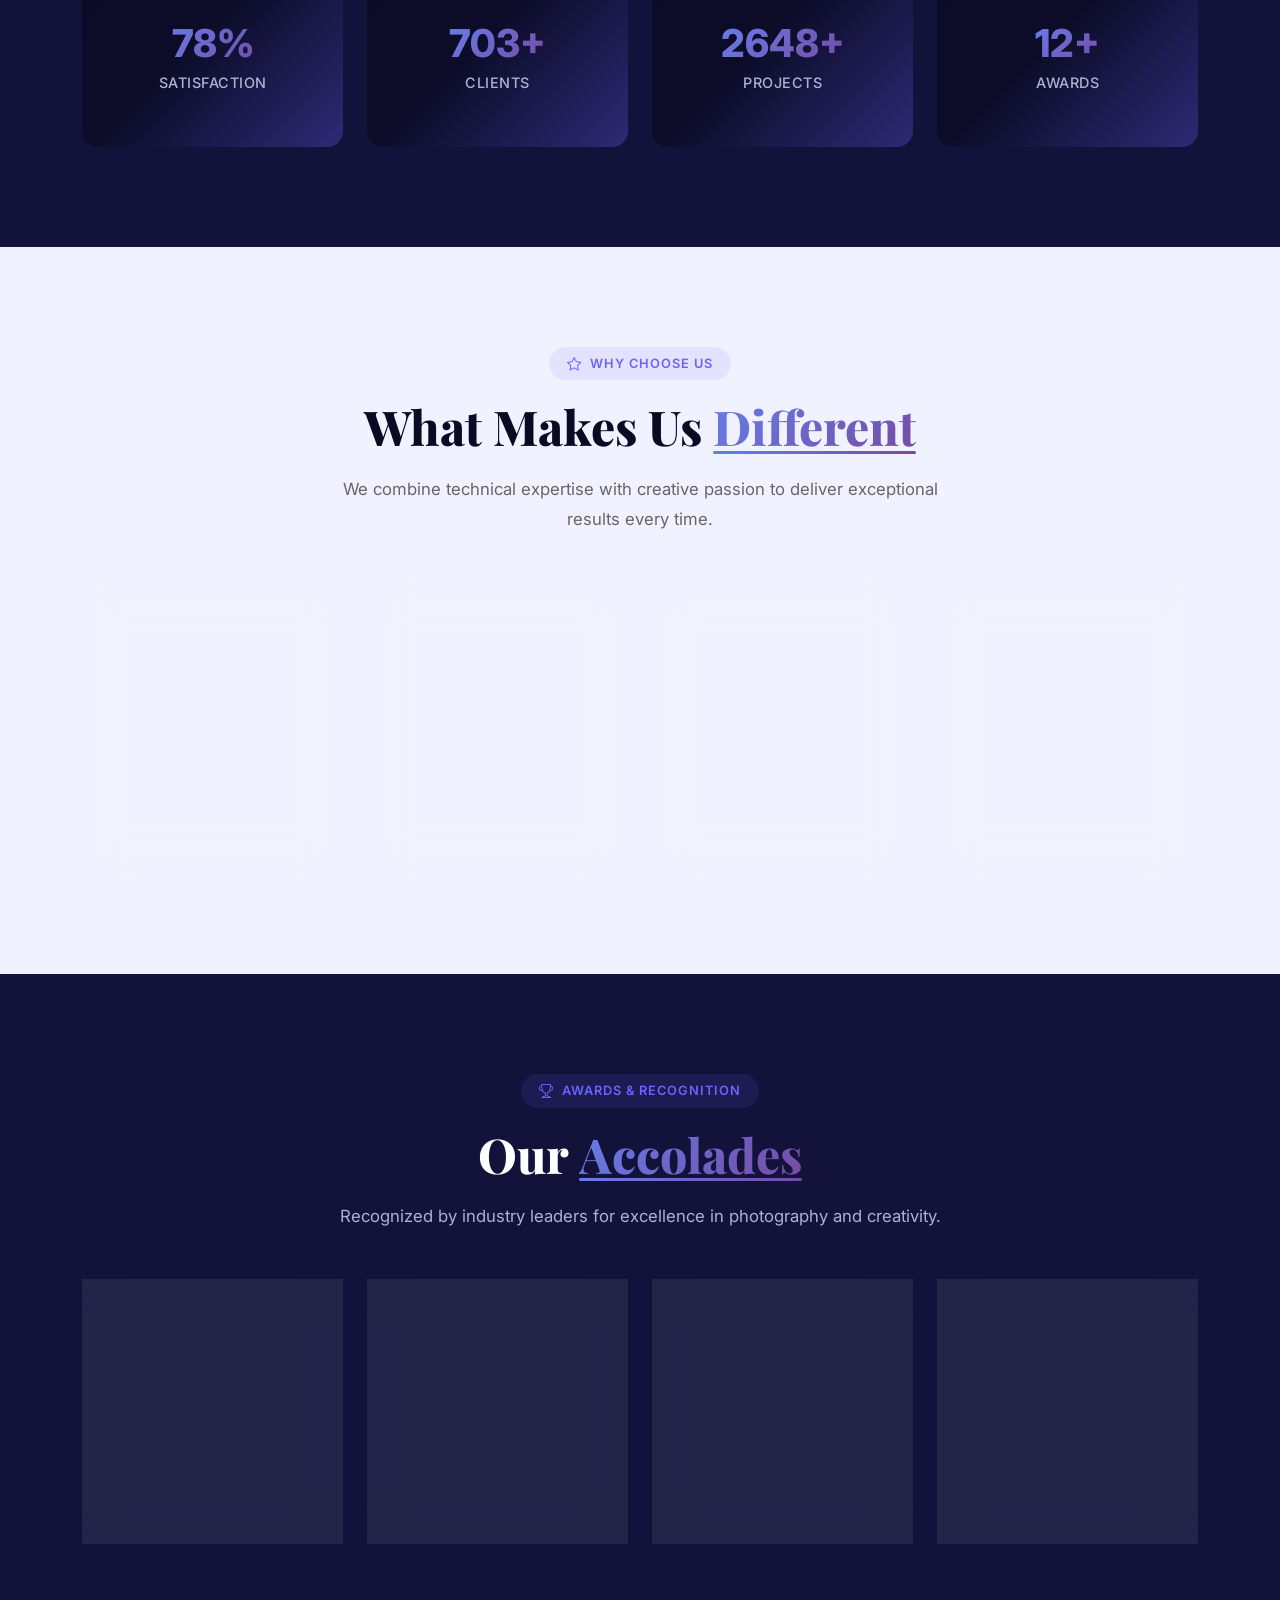
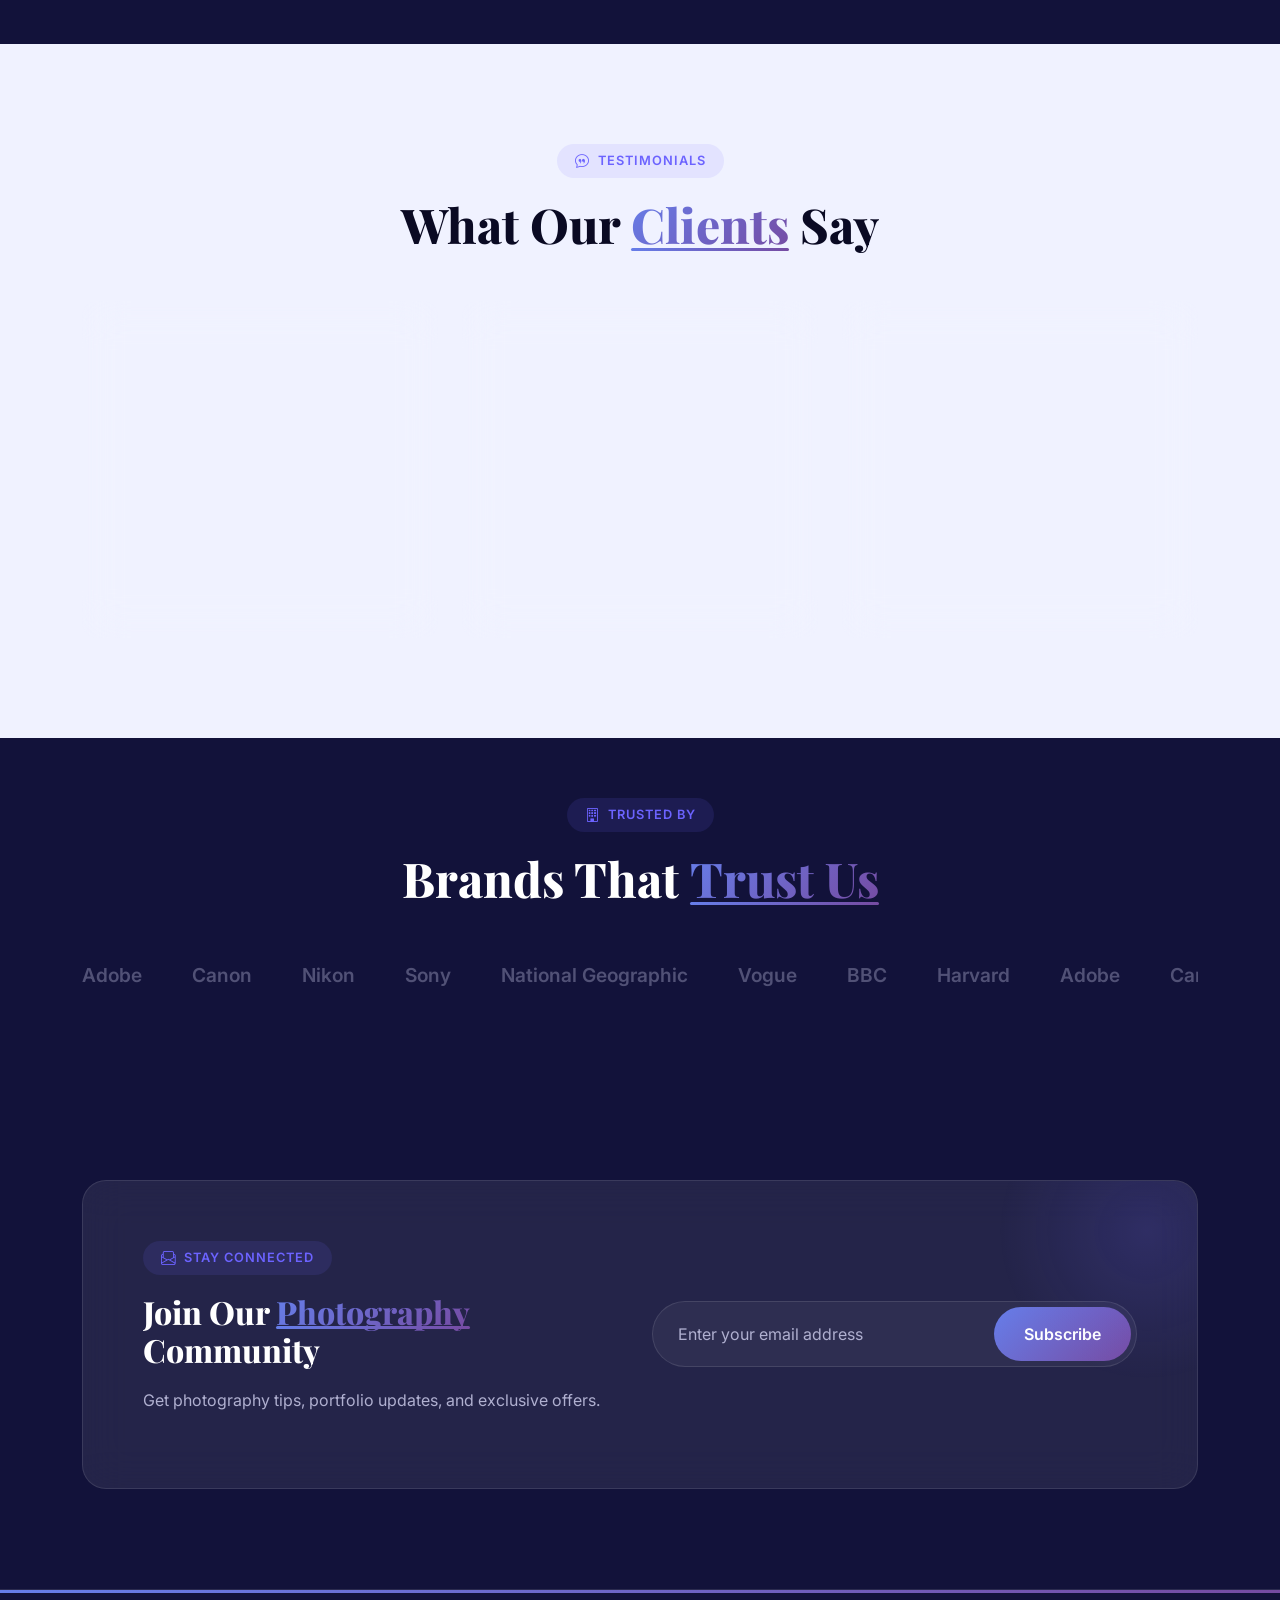
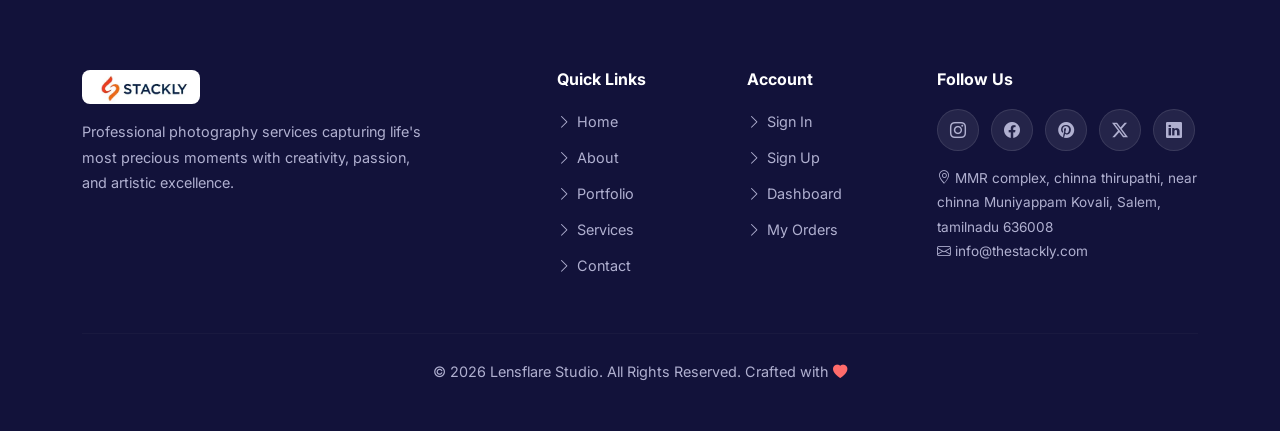
==== commit 8de95097: "photography" ====
--- a/index.html
+++ b/index.html
@@ -2,7 +2,7 @@
 <html lang="en">
 <head>
     <meta charset="UTF-8">
-    <meta name="viewport" content="width=device-width, initial-scale=1.0">
+    <meta name="viewport" content="width=device-width, initial-scale=1.0, maximum-scale=1.0">
     <title>Lensflare Studio | Professional Photography</title>
 
     <link href="https://cdn.jsdelivr.net/npm/bootstrap@5.3.3/dist/css/bootstrap.min.css" rel="stylesheet">
--- a/css/style.css
+++ b/css/style.css
@@ -981,7 +981,7 @@
     background: transparent;
     border: none;
     padding: 15px 20px;
-    color: #fff;
+    color: #e8e8f0;
     outline: none;
     font-size: 0.95rem;
 }
@@ -1288,6 +1288,11 @@
     width: 100%;
     height: 100%;
 }
+
+/* Prevent iOS auto-zoom on input focus (font-size must be >= 16px) */
+input, select, textarea { font-size: 16px !important; }
+
+html, body { overflow-x: hidden; width: 100%; }
 
 /* ==========================================
    RESPONSIVE
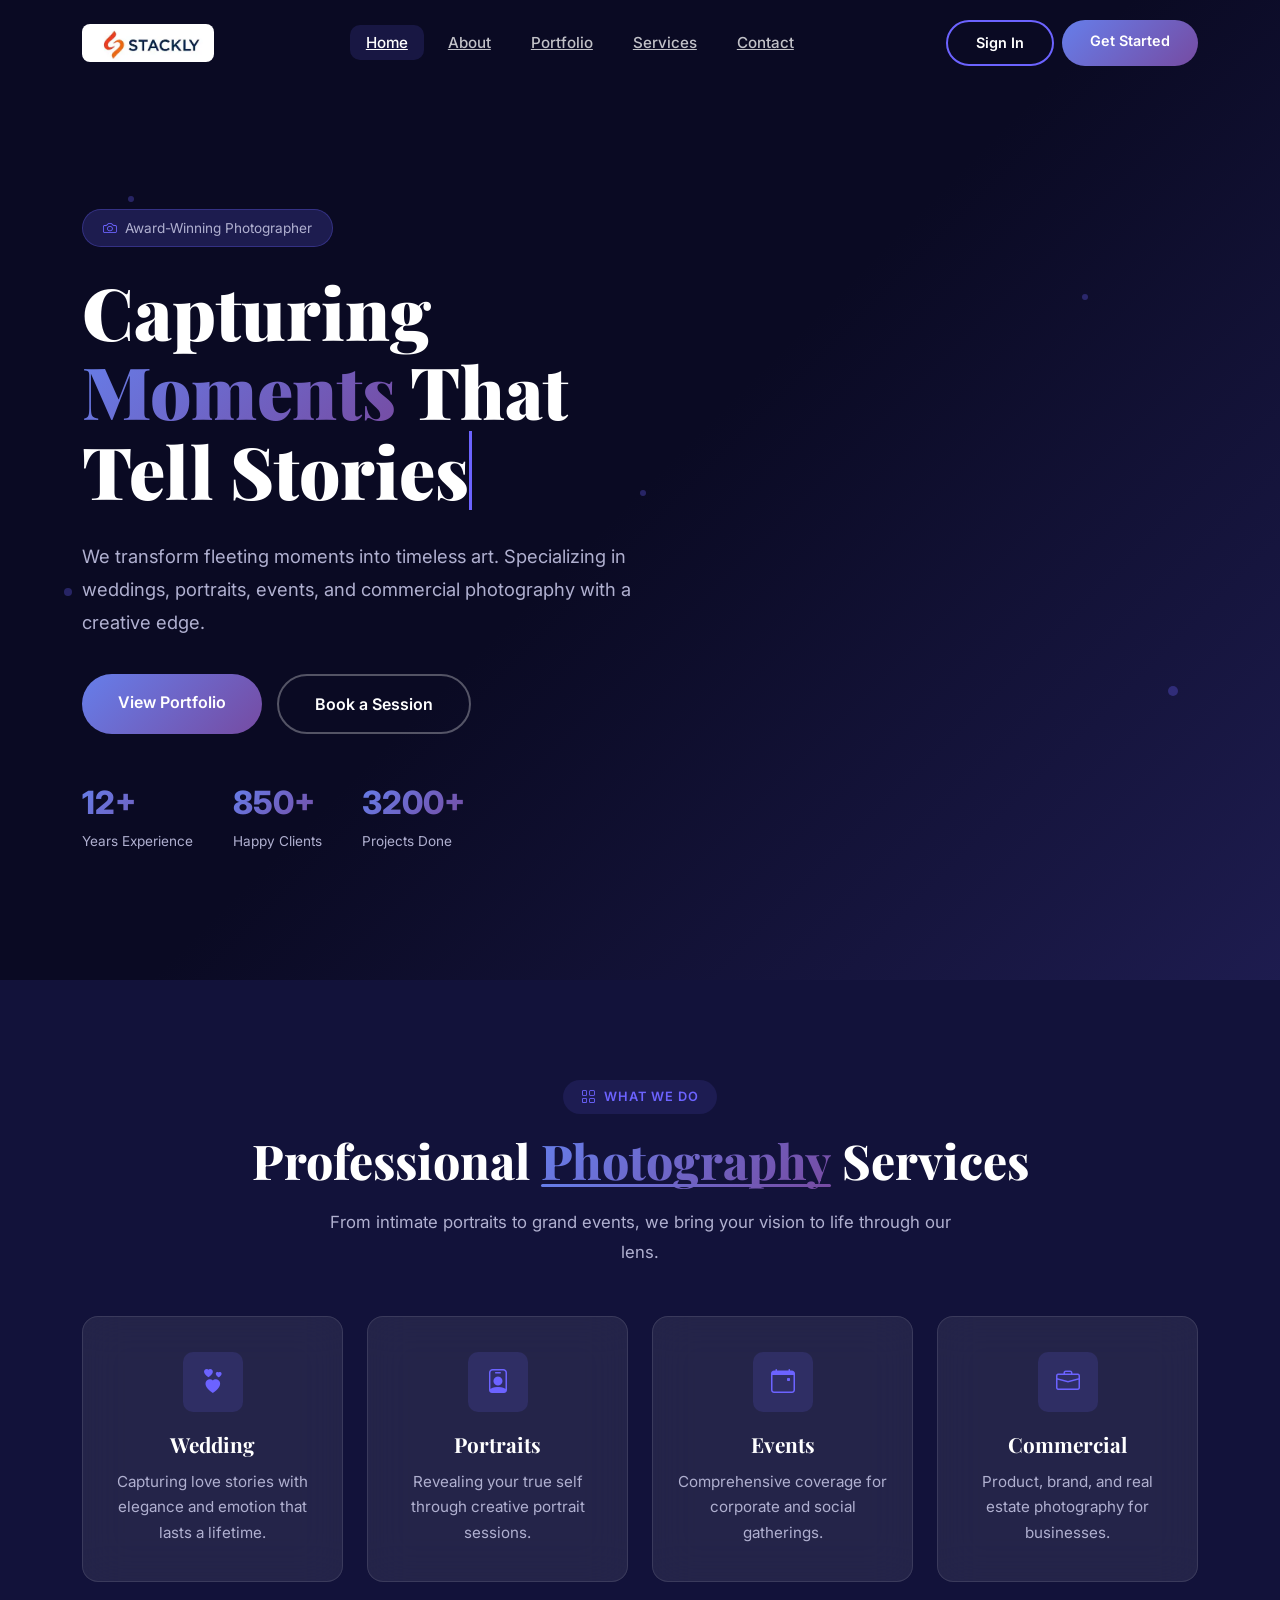
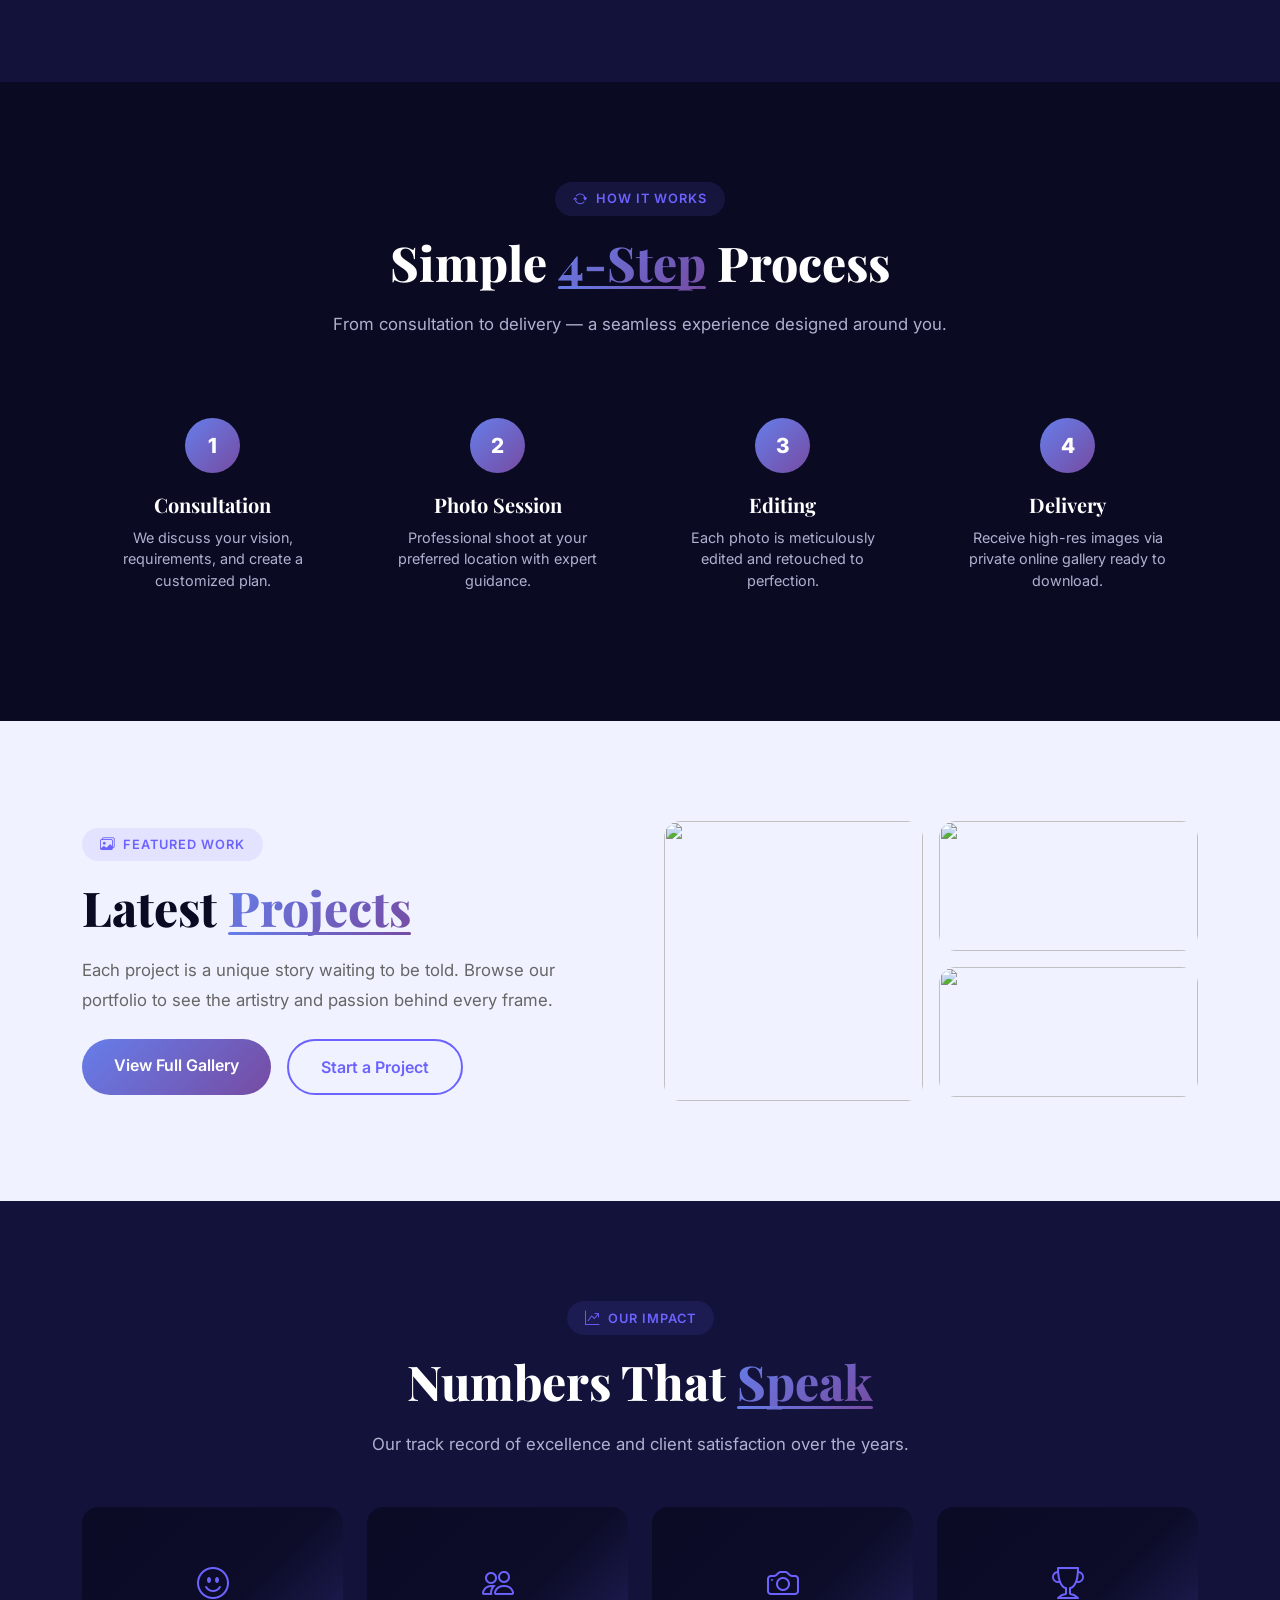
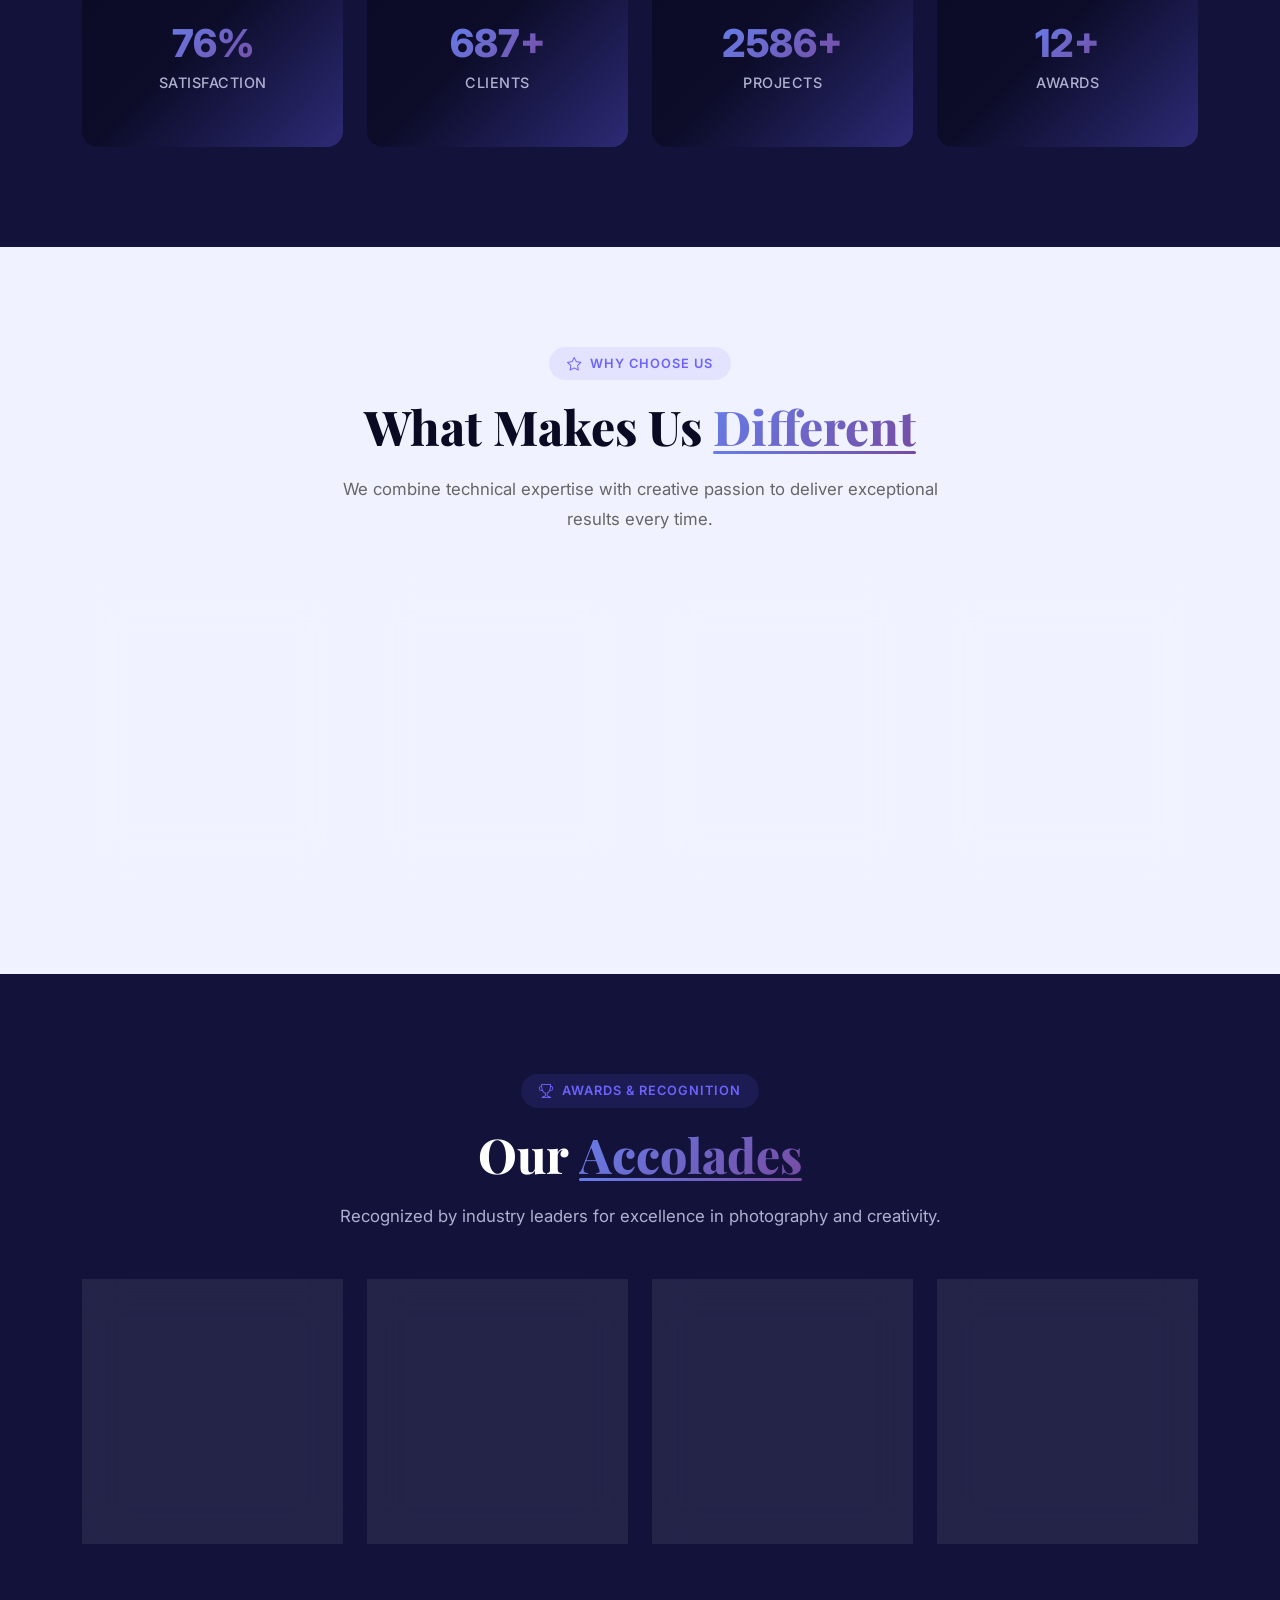
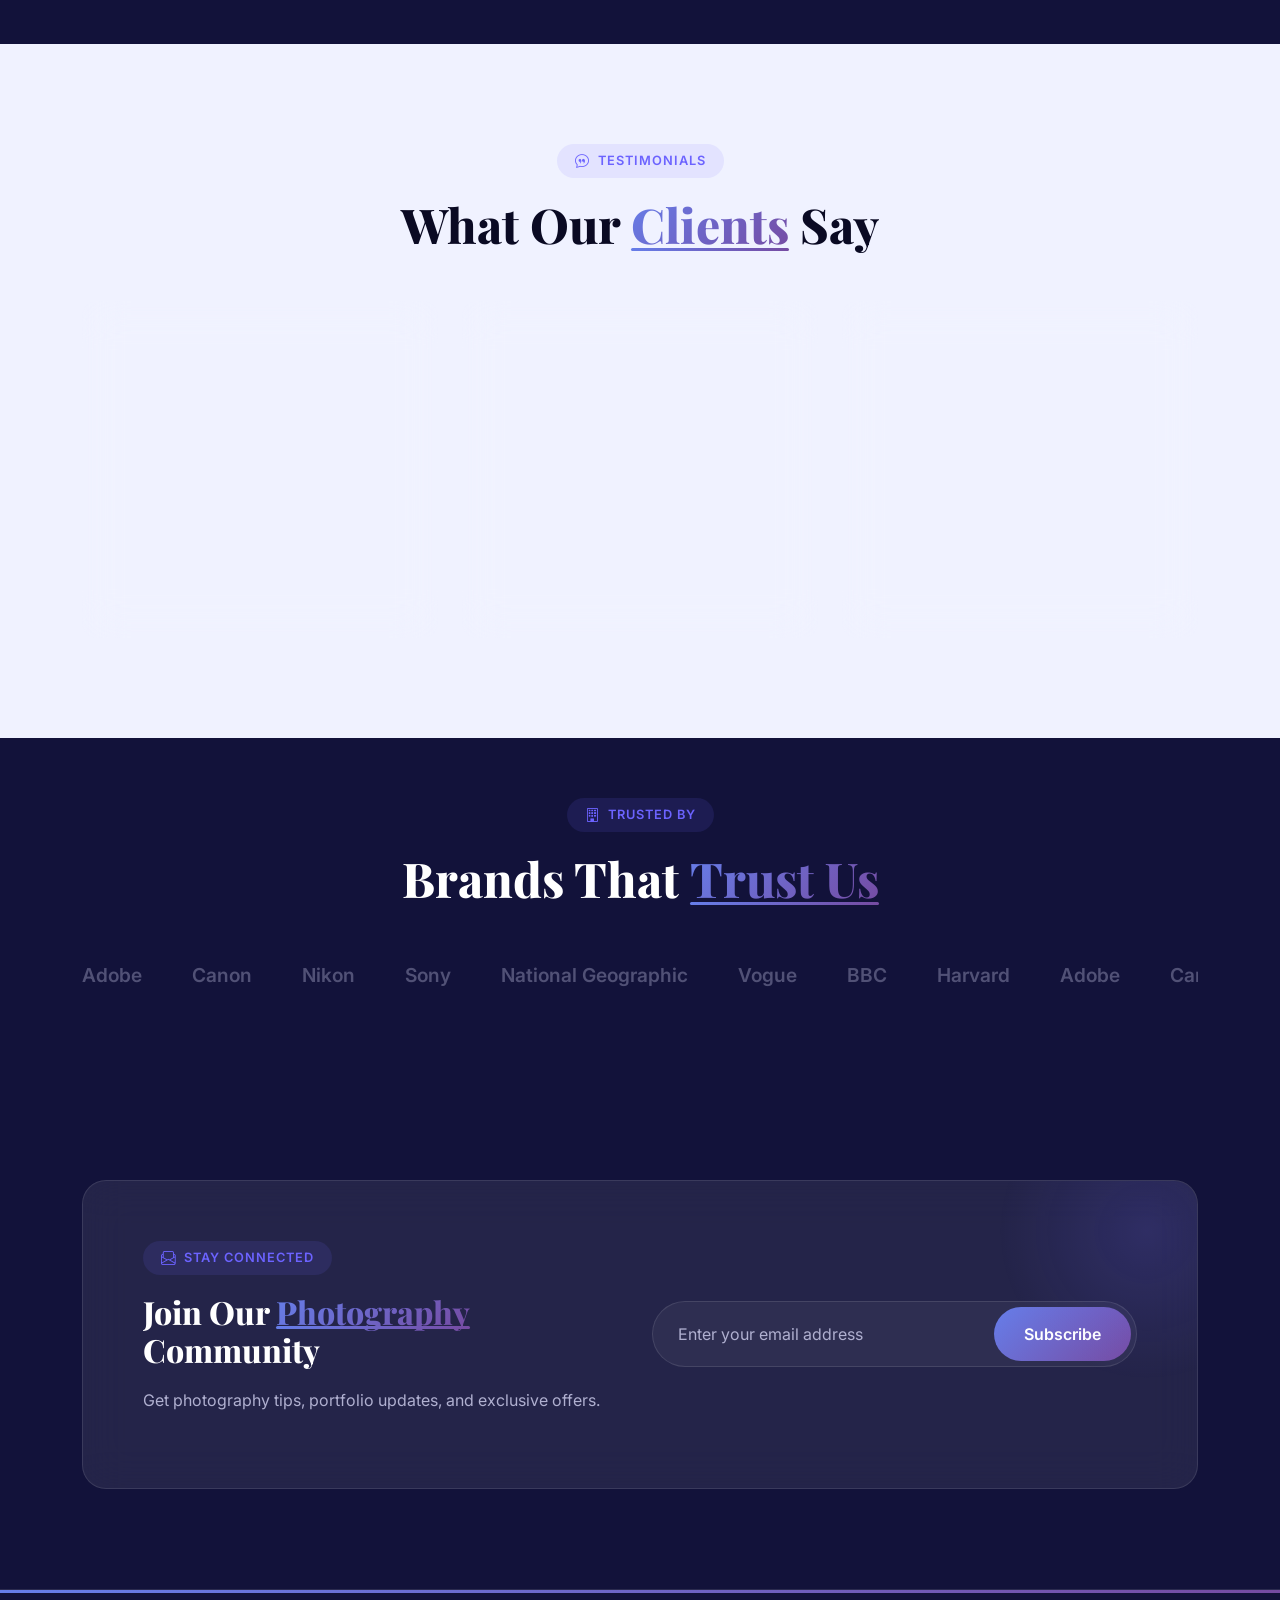
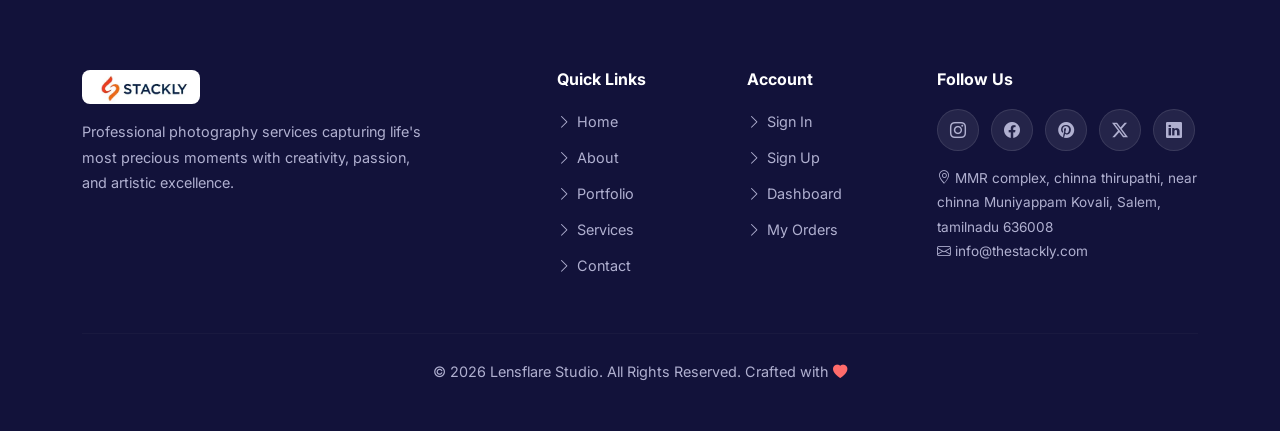
==== commit 3c1b58d6: "photography" ====
--- a/index.html
+++ b/index.html
@@ -4,7 +4,6 @@
     <meta charset="UTF-8">
     <meta name="viewport" content="width=device-width, initial-scale=1.0, maximum-scale=1.0">
     <title>Lensflare Studio | Professional Photography</title>
-
     <link href="https://cdn.jsdelivr.net/npm/bootstrap@5.3.3/dist/css/bootstrap.min.css" rel="stylesheet">
     <link rel="stylesheet" href="https://cdn.jsdelivr.net/npm/bootstrap-icons@1.11.3/font/bootstrap-icons.min.css">
     <link rel="stylesheet" href="css/style.css">
--- a/css/style.css
+++ b/css/style.css
@@ -986,6 +986,11 @@
     font-size: 0.95rem;
 }
 
+.newsletter-box .input-group-modern input:focus {
+    outline: none;
+    box-shadow: none;
+}
+
 .newsletter-box .input-group-modern input::placeholder {
     color: var(--text-muted);
 }
